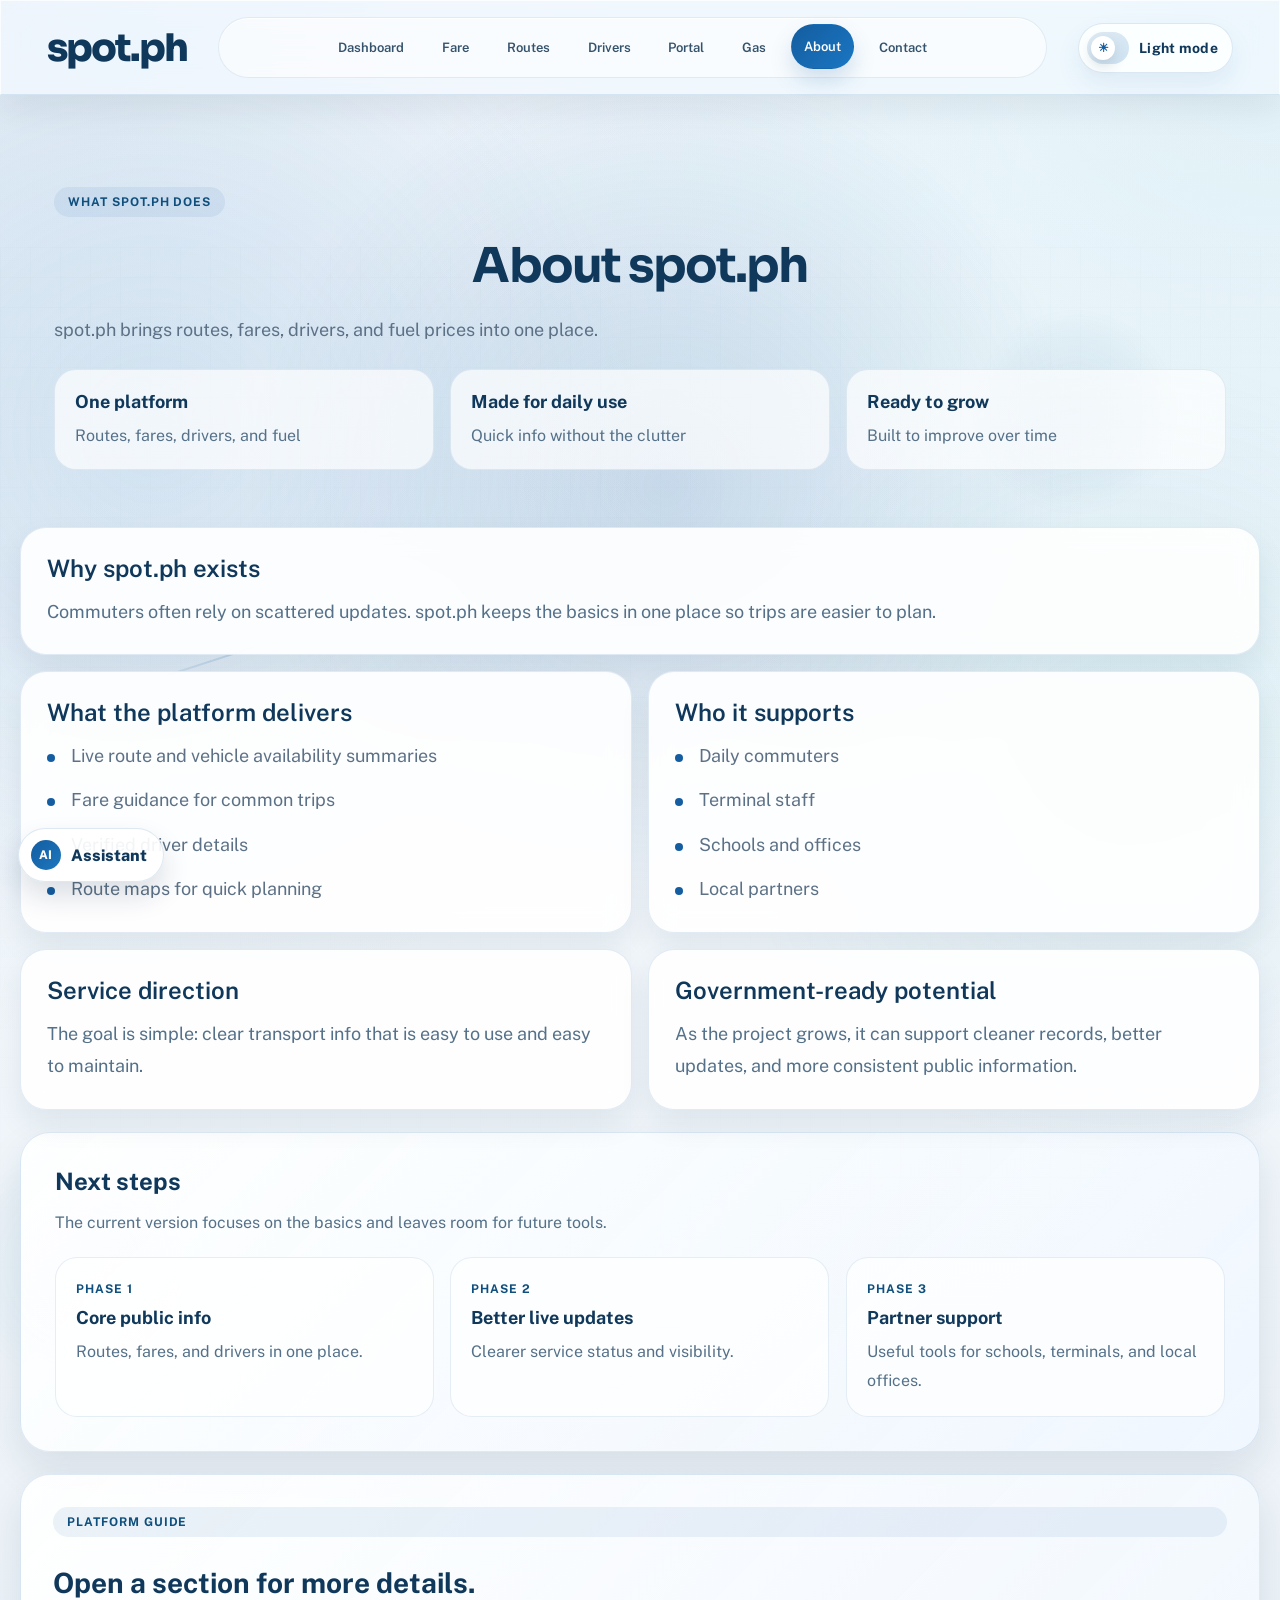
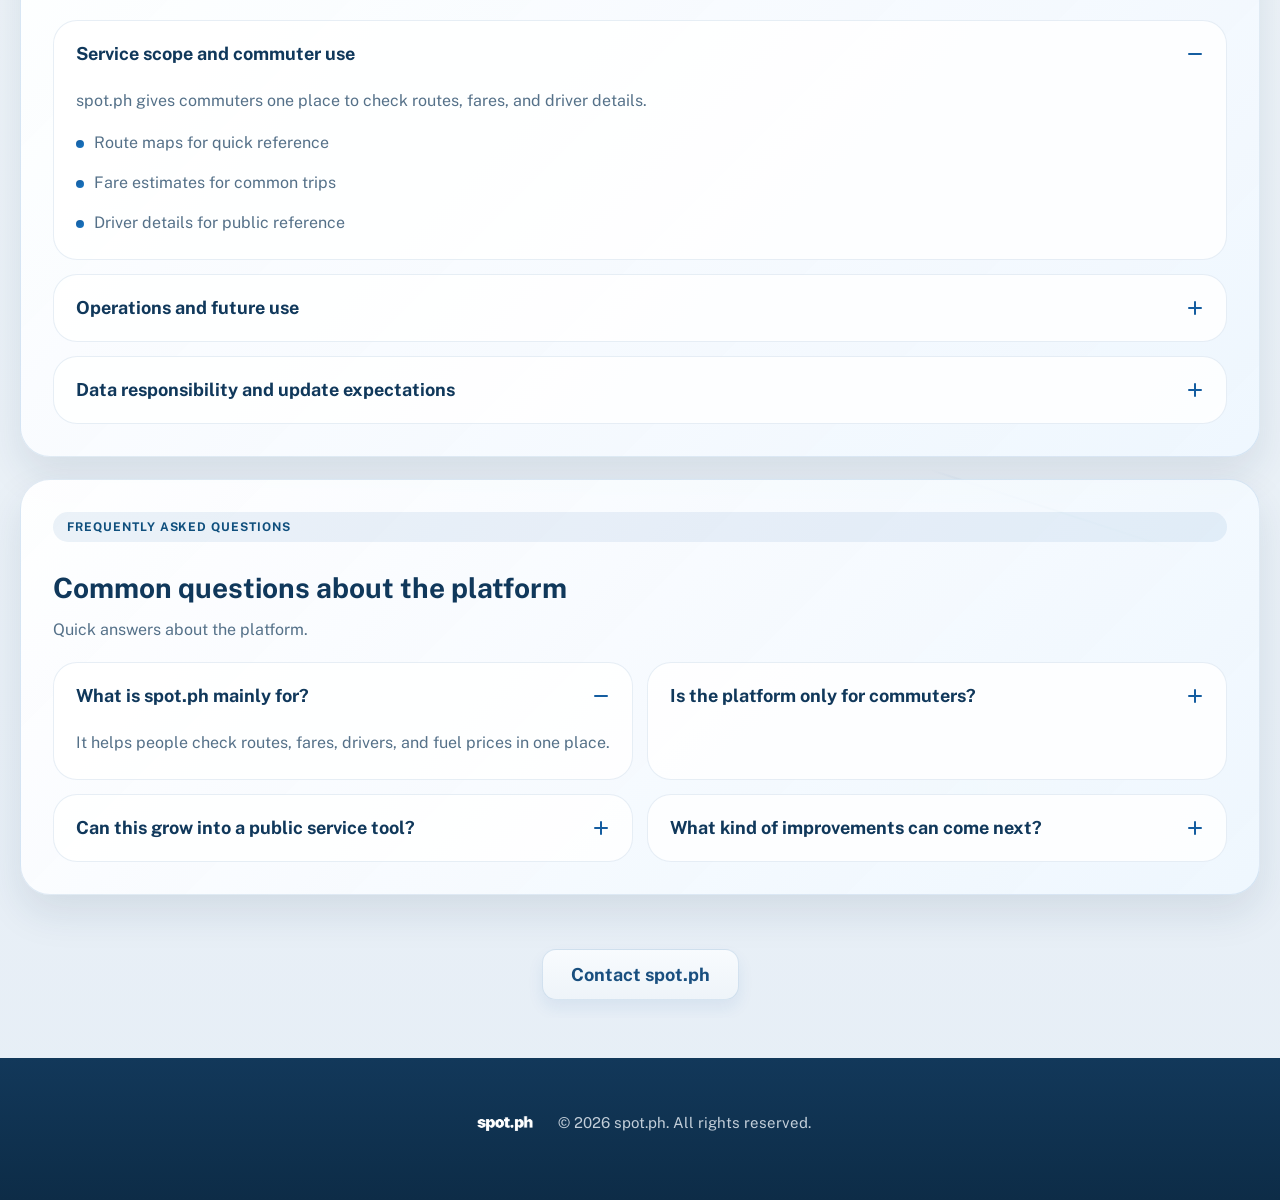
==== pages/about.html @ d6fc40bc "Initial spot.ph project" ====
<!DOCTYPE html>
<html lang="en">
  <head>
    <meta charset="UTF-8" />
    <meta name="viewport" content="width=device-width, initial-scale=1.0" />
    <title>About spot.ph | Public Transport Platform</title>
    <link rel="stylesheet" href="../styles/main.css?v=20260531ae" />
    <link rel="icon" href="../img/logo(trans)/6.png" type="image/png">
  </head>
  <body class="page-loading">
    <div class="page-skeleton" aria-hidden="true">
      <div class="page-skeleton__header"></div>
      <div class="page-skeleton__body">
        <span class="page-skeleton__line page-skeleton__line--eyebrow"></span>
        <span class="page-skeleton__line page-skeleton__line--title"></span>
        <span class="page-skeleton__line page-skeleton__line--copy"></span>
        <span class="page-skeleton__line page-skeleton__line--copy page-skeleton__line--short"></span>
        <div class="page-skeleton__grid">
          <span class="page-skeleton__card"></span>
          <span class="page-skeleton__card"></span>
          <span class="page-skeleton__card"></span>
        </div>
      </div>
    </div>
    <div data-layer="main-container" class="desktop">
      <header data-layer="header" class="header">
        <a href="../index.html" data-layer="logo" class="logo">spot.ph</a>
        <button class="hamburger" aria-label="Toggle menu" aria-expanded="false" aria-controls="site-nav">
          <span class="hamburger-line"></span>
          <span class="hamburger-line"></span>
          <span class="hamburger-line"></span>
        </button>
        <nav id="site-nav" data-layer="navigation" class="nav" role="navigation" aria-hidden="true">
          <a href="dashboard.html" class="nav-item">Dashboard</a>
          <a href="fare.html" class="nav-item">Fare</a>
          <a href="routes.html" class="nav-item">Routes</a>
          <a href="directory.html" class="nav-item">Drivers</a>
          <a href="driver.html" class="nav-item">Portal</a>
          <a href="gas.html" class="nav-item">Gas</a>
          <a href="about.html" class="nav-item">About</a>
          <a href="contact.html" class="nav-item">Contact</a>
        </nav>
      </header>

      <main class="main-content main-content--atmosphere">
        <div class="page-atmosphere" aria-hidden="true">
          <span class="page-atmosphere__grid"></span>
          <span class="page-atmosphere__orb page-atmosphere__orb--one"></span>
          <span class="page-atmosphere__orb page-atmosphere__orb--two"></span>
          <span class="page-atmosphere__orb page-atmosphere__orb--three"></span>
          <span class="page-atmosphere__beam page-atmosphere__beam--left"></span>
          <span class="page-atmosphere__beam page-atmosphere__beam--right"></span>
        </div>
        <section id="about" class="section about-section">
          <div class="about-hero-panel">
            <span class="about-kicker">What spot.ph does</span>
            <h2 class="section-title">About spot.ph</h2>
            <p class="page-intro">spot.ph brings routes, fares, drivers, and fuel prices into one place.</p>
            <div class="about-summary">
              <article class="about-stat">
                <strong>One platform</strong>
                <span>Routes, fares, drivers, and fuel</span>
              </article>
              <article class="about-stat">
                <strong>Made for daily use</strong>
                <span>Quick info without the clutter</span>
              </article>
              <article class="about-stat">
                <strong>Ready to grow</strong>
                <span>Built to improve over time</span>
              </article>
            </div>
          </div>

          <div class="about-grid">
            <article class="about-item about-item--wide">
              <h3>Why spot.ph exists</h3>
              <p>Commuters often rely on scattered updates. spot.ph keeps the basics in one place so trips are easier to plan.</p>
            </article>

            <article class="about-item">
              <h3>What the platform delivers</h3>
              <ul class="about-list">
                <li>Live route and vehicle availability summaries</li>
                <li>Fare guidance for common trips</li>
                <li>Verified driver details</li>
                <li>Route maps for quick planning</li>
              </ul>
            </article>

            <article class="about-item">
              <h3>Who it supports</h3>
              <ul class="about-list">
                <li>Daily commuters</li>
                <li>Terminal staff</li>
                <li>Schools and offices</li>
                <li>Local partners</li>
              </ul>
            </article>

            <article class="about-item">
              <h3>Service direction</h3>
              <p>The goal is simple: clear transport info that is easy to use and easy to maintain.</p>
            </article>

            <article class="about-item">
              <h3>Government-ready potential</h3>
              <p>As the project grows, it can support cleaner records, better updates, and more consistent public information.</p>
            </article>
          </div>

          <div class="about-band">
            <div class="about-band__content">
              <h3>Next steps</h3>
              <p>The current version focuses on the basics and leaves room for future tools.</p>
            </div>
            <div class="about-band__grid">
              <div class="about-step">
                <span class="about-step__phase">Phase 1</span>
                <strong>Core public info</strong>
                <p>Routes, fares, and drivers in one place.</p>
              </div>
              <div class="about-step">
                <span class="about-step__phase">Phase 2</span>
                <strong>Better live updates</strong>
                <p>Clearer service status and visibility.</p>
              </div>
              <div class="about-step">
                <span class="about-step__phase">Phase 3</span>
                <strong>Partner support</strong>
                <p>Useful tools for schools, terminals, and local offices.</p>
              </div>
            </div>
          </div>

          <div class="about-drawer-panel">
            <div class="about-drawer-panel__intro">
              <span class="about-kicker">Platform Guide</span>
              <h3>Open a section for more details.</h3>
            </div>
            <div class="about-drawer-list">
              <details class="about-drawer" open>
                <summary class="about-drawer__summary">
                  <span class="about-drawer__title">Service scope and commuter use</span>
                  <span class="about-drawer__icon" aria-hidden="true"></span>
                </summary>
                <div class="about-drawer__content">
                  <p>spot.ph gives commuters one place to check routes, fares, and driver details.</p>
                  <ul class="about-list">
                    <li>Route maps for quick reference</li>
                    <li>Fare estimates for common trips</li>
                    <li>Driver details for public reference</li>
                  </ul>
                </div>
              </details>

              <details class="about-drawer">
                <summary class="about-drawer__summary">
                  <span class="about-drawer__title">Operations and future use</span>
                  <span class="about-drawer__icon" aria-hidden="true"></span>
                </summary>
                <div class="about-drawer__content">
                  <p>The layout is meant to be simple for riders and useful for operations.</p>
                  <ul class="about-list">
                    <li>Clear status visibility</li>
                    <li>Cleaner public updates</li>
                    <li>Room for future transport tools</li>
                  </ul>
                </div>
              </details>

              <details class="about-drawer">
                <summary class="about-drawer__summary">
                  <span class="about-drawer__title">Data responsibility and update expectations</span>
                  <span class="about-drawer__icon" aria-hidden="true"></span>
                </summary>
                <div class="about-drawer__content">
                  <p>The goal is to keep updates clear, traceable, and easy to maintain.</p>
                  <ul class="about-list">
                    <li>Simple rider-facing updates</li>
                    <li>Clear ownership of data</li>
                    <li>Better separation of public and internal info</li>
                  </ul>
                </div>
              </details>
            </div>
          </div>

          <div class="faq-panel">
            <div class="faq-panel__intro">
              <span class="about-kicker">Frequently Asked Questions</span>
              <h3>Common questions about the platform</h3>
              <p>Quick answers about the platform.</p>
            </div>
            <div class="faq-grid">
              <details class="faq-item" open>
                <summary class="faq-item__summary">
                  <span>What is spot.ph mainly for?</span>
                  <span class="faq-item__icon" aria-hidden="true"></span>
                </summary>
                <div class="faq-item__content">
                  <p>It helps people check routes, fares, drivers, and fuel prices in one place.</p>
                </div>
              </details>

              <details class="faq-item">
                <summary class="faq-item__summary">
                  <span>Is the platform only for commuters?</span>
                  <span class="faq-item__icon" aria-hidden="true"></span>
                </summary>
                <div class="faq-item__content">
                  <p>No. It can also help terminal staff, schools, and local partners.</p>
                </div>
              </details>

              <details class="faq-item">
                <summary class="faq-item__summary">
                  <span>Can this grow into a public service tool?</span>
                  <span class="faq-item__icon" aria-hidden="true"></span>
                </summary>
                <div class="faq-item__content">
                  <p>Yes. The goal is clearer records, better updates, and better public information.</p>
                </div>
              </details>

              <details class="faq-item">
                <summary class="faq-item__summary">
                  <span>What kind of improvements can come next?</span>
                  <span class="faq-item__icon" aria-hidden="true"></span>
                </summary>
                <div class="faq-item__content">
                  <p>Better live updates, cleaner records, and stronger local coordination.</p>
                </div>
              </details>
            </div>
          </div>

          <div class="center-text mt-32">
            <a href="contact.html" class="cta-button">Contact spot.ph</a>
          </div>
        </section>
      </main>

      <footer class="footer">
        <div class="footer-content">
          <div class="footer-left">
            <a href="../index.html" class="footer-logo-link">
              <img src="../img/footer/fullw.png" alt="Logo" class="footer-logo" loading="lazy" decoding="async">
            </a>
            <div class="footer-info">
              <p class="footer-text">&copy; 2026 spot.ph. All rights reserved.</p>
            </div>
          </div>
        </div>
      </footer>
    </div>
    <script src="../scripts/main.js?v=20260531v"></script>
    <script src="../scripts/spot-data.js?v=20260531j"></script>
    <script src="../scripts/spot-knowledge.js?v=20260531m"></script>
    <script src="../scripts/assistant-widget.js?v=20260531ab"></script>

    <button class="scroll-top-btn" aria-label="Scroll to top" role="button" tabindex="0">
      <img src="../img/icons/arrowup.png" alt="Scroll to top" class="scroll-top-icon" loading="lazy" decoding="async" />
    </button>
  </body>
</html>
---- styles/main.css ----
@import url('https://fonts.googleapis.com/css2?family=Public+Sans:wght@400;500;600;700;800&family=Sora:wght@600;700;800&display=swap');

* {
  margin: 0;
  padding: 0;
  box-sizing: border-box;
}

:root {
  --bg: #0c336d;
  --primary: #00ADB5;
  --text: #EEEEEE;
  --card-bg: #222831; 
  --header-padding: 18px 48px;
  --section-padding-vertical: 64px;
  --section-padding-horizontal: 40px;
  --hero-min-height: 52vh; 
  
  --hero-font-size: clamp(36px, 6vw + 12px, 72px);
  --muted: #D1D5D8; 
  --space-1: 8px;
  --space-2: 16px;
  --space-3: 24px;
  --glass-bg: rgba(255, 255, 255, 0.08);
  --glass-border: rgba(0, 173, 181, 0.2);
  --glass-blur: 12px;
  --glass-border-radius: 12px;
}

.glass {
  background: var(--glass-bg);
  backdrop-filter: blur(var(--glass-blur));
  -webkit-backdrop-filter: blur(var(--glass-blur)); 
  border: 1px solid var(--glass-border);
  border-radius: var(--glass-border-radius);
  transition: backdrop-filter 0.25s ease, box-shadow 0.25s ease, border-color 0.2s ease, transform 0.18s ease;
}

.glass-lg {
  --glass-blur: 15px;
  background: rgba(255, 255, 255, 0.12);
}

.glass-md {
  --glass-blur: 8px;
  background: rgba(255, 255, 255, 0.06);
}

.glass-sm {
  --glass-blur: 5px;
  background: rgba(255, 255, 255, 0.04);
}

.glass-light {
  background: rgba(255, 255, 255, 0.15);
  --glass-blur: 12px;
}

.glass-dark {
  background: rgba(0, 0, 0, 0.3);
  --glass-blur: 10px;
}

.glass:hover {
  backdrop-filter: blur(18px);
  -webkit-backdrop-filter: blur(18px);
  border-color: rgba(0,173,181,0.22);
  box-shadow: 0 12px 38px rgba(0,173,181,0.06), inset 0 0 28px rgba(0,173,181,0.02);
}

body {
  font-family: 'Inter', -apple-system, BlinkMacSystemFont, 'Segoe UI', Roboto, Oxygen, Ubuntu, Cantarell, sans-serif;
  background: var(--bg);
  overflow-x: hidden;
}

.desktop {
  width: 100%;
  min-height: 100vh;
  position: relative;
  background: #222831;
  display: flex;
  flex-direction: column;
}

.header {
  width: 100%;
  padding: var(--header-padding);
  display: flex;
  justify-content: space-between;
  align-items: center;
  gap: 40px;
  position: sticky;
  top: 0;
  z-index: 9999; 
  background: rgb(105 105 105 / 0%);
  backdrop-filter: blur(var(--glass-blur));
  -webkit-backdrop-filter: blur(var(--glass-blur));

}

.logo {
  flex: 1 1 0;
  display: flex;
  flex-direction: column;
  justify-content: center;
  color: #00ADB5;
  font-size: 56px;
  font-weight: 900;
  line-height: 61.6px;
  word-wrap: break-word;
  text-decoration: none;
  transition: opacity 0.2s;
}

.logo:hover {
  opacity: 0.7;
}

.hamburger {
  display: none;
  flex-direction: column;
  justify-content: space-around;
  width: 30px;
  height: 30px;
  background: transparent;
  border: none;
  cursor: pointer;
  padding: 0;
  z-index: 20;
}

.hamburger-line {
  width: 100%;
  height: 3px;
  background-color: #EEEEEE;
  border-radius: 3px;
  transition: all 0.3s ease;
}

.hamburger.active .hamburger-line:nth-child(1) {
  transform: rotate(45deg) translate(8px, 8px);
}

.hamburger.active .hamburger-line:nth-child(2) {
  opacity: 0;
}

.hamburger.active .hamburger-line:nth-child(3) {
  transform: rotate(-45deg) translate(7px, -7px);
}

.nav {
  display: flex;
  justify-content: flex-start;
  align-items: center;
  gap: 40px;
}

.nav-item {
  text-align: center;
  display: flex;
  flex-direction: column;
  justify-content: center;
  color: #EEEEEE;
  font-size: 16px;
  font-weight: 500;
  text-transform: capitalize;
  line-height: 23.2px;
  word-wrap: break-word;
  cursor: pointer;
  transition: color 0.2s;
  text-decoration: none;
}

.nav-item:hover {
  color: #00ADB5;
}

.main-content {
  flex: 1;
  display: flex;
  flex-direction: column;
  width: 100%;
  position: relative;
}

.hero-section {
  min-height: var(--hero-min-height);
  display: flex;
  align-items: center;
  justify-content: center;
  padding: 48px 20px;
  text-align: center;
}

.hero {
  position: relative;
  overflow: hidden;
  padding: 64px 20px;
  min-height: 48vh;
}

.hero__inner {
  display: flex;
  flex-direction: column;
  gap: 24px;
  justify-content: center;
  align-items: center;
  width: 100%;
  max-width: 100%;
  margin: 0 auto;
  z-index: 2;
  position: relative;
}

.hero__left {
  color: var(--text);
  max-width: 720px;
  padding: 18px;
  text-align: center;
}

.hero-content {
  max-width: 900px;
  margin: 0 auto;
  animation: fadeIn 0.8s ease-out;
}

.hero-badge,
.rating-badge {
  display: inline-flex;
  align-items: center;
  gap: 8px;
  
  background: var(--glass-bg); 
  border-radius: 24px; 
  padding: 10px 14px;
  font-weight: 600;
  color: var(--text);
  border: 1px solid var(--glass-border); 
  backdrop-filter: blur(var(--glass-blur)); 
  -webkit-backdrop-filter: blur(var(--glass-blur));
}

.hero-badge span {
  color: var(--primary);
}

.features-grid {
  display: grid;
  grid-template-columns: repeat(3, 1fr);
  gap: 24px;
}

.hero-subtitle {
  color: var(--muted);
  font-size: 18px;
  margin-bottom: 20px;
}
.hero__title {
  font-size: clamp(36px, 5.5vw + 8px, 64px);
  margin-bottom: 12px;
  line-height: 1.02;
  color: var(--text);
  background: linear-gradient(135deg, var(--text) 0%, var(--primary) 100%);
  -webkit-background-clip: text;
  -webkit-text-fill-color: transparent;
  background-clip: text;
  -webkit-text-stroke: 0px transparent;
}

.hero__subtitle {
  color: var(--muted);
  font-size: 18px;
  margin-bottom: 20px;
}

.rating-badge {
  display: inline-block;
  color: var(--bg);
  background: var(--primary);
  padding: 6px 10px;
  border-radius: 999px;
  font-weight: 700;
  box-shadow: 0 6px 20px rgba(0,173,181,0.12);
  margin-bottom: 14px;
}

.rating-star {
  color: #FFD700; 
  margin-left: 6px;
  margin-right: 6px;
  font-size: 1.02em;
  text-shadow: 0 1px 2px rgba(0,0,0,0.18);
}

.hero__cta {
  display: flex;
  gap: 12px;
  margin-top: 10px;
  justify-content: center;
  align-items: center;
  flex-wrap: wrap;
}

.feature-grid {
  display: grid;
  gap: 16px;
  grid-template-columns: repeat(3, 1fr);
  width: 100%;
  max-width: 1400px;
  margin: 0 auto;
}

.feature-card {
  display: flex;
  flex-direction: column;
  gap: 8px;
  padding: 14px;
  border-radius: var(--glass-border-radius);
  background: rgba(255,255,255,0.06);
  border: 1px solid var(--glass-border);
  backdrop-filter: blur(var(--glass-blur));
  -webkit-backdrop-filter: blur(var(--glass-blur));
  color: var(--text);
  text-decoration: none;
  transition: transform .28s cubic-bezier(.2,.9,.2,1), box-shadow .28s ease, border-color .2s ease;
  box-shadow: 0 6px 20px rgba(0,0,0,0.4);
  transform-origin: center;
}

.feature-card .feature-icon {
  display: flex;
  align-items: center;
  justify-content: center;
}

.feature-card .feature-icon-img {
  display: block;
  width: 36px;
  height: 36px;
  object-fit: contain;
  transition: transform .28s cubic-bezier(.2,.9,.2,1);
}

.feature-card h3 {
  font-size: 16px;
  margin: 0;
}

.feature-card p {
  color: var(--muted);
  margin: 0;
  font-size: 14px;
}

.feature-card:hover,
.feature-card:focus {
  transform: translateY(-8px) scale(1.05);
  box-shadow: 0 22px 60px rgba(0, 173, 181, 0.18), inset 0 0 26px rgba(0,173,181,0.05);
  border-color: rgba(0,173,181,0.28);
  outline: none;
}

.feature-card:hover .feature-icon-img,
.feature-card:focus .feature-icon-img {
  transform: scale(1.12);
}

.feature-card:focus {
  box-shadow: 0 8px 26px rgba(0,173,181,0.16);
}

.cta-section {
  text-align: center;
  padding: 60px 20px;
}

.cta-text {
  font-size: 20px;
  font-weight: 600;
  margin-bottom: 24px;
  color: var(--text);
}

.trust-section {
  background: rgba(0, 173, 181, 0.05);
  padding: 40px 20px;
  border-radius: 16px;
  text-align: center;
  margin-top: 60px;
  border: 1px solid rgba(0,173,181,0.08);
}

.trust-text {
  font-size: 16px;
  color: var(--muted);
  margin-bottom: 20px;
}

.trust-badge {
  display: inline-block;
  background: var(--primary);
  color: var(--bg);
  padding: 8px 16px;
  border-radius: 8px;
  font-weight: 600;
  font-size: 14px;
}

.hero-background,
.hero-blobs {
  position: absolute;
  inset: 0;
  z-index: 1;
  pointer-events: none;
}

.hero-background .blob,
.hero-blobs .blob {
  position: absolute;
  filter: blur(36px) saturate(1.1);
  transform-origin: center;
  z-index: 1;
  will-change: transform, opacity, filter;
}

.hero-bg-lottie {
  position: absolute;
  left: 50%;
  top: 50%;
  transform: translate(-50%, -50%);
  width: 120%;
  height: 120%;
  max-width: none;
  z-index: 0; 
  opacity: 0.06; 
  pointer-events: none;
  mix-blend-mode: screen;
  filter: blur(8px) saturate(1.1) brightness(1.02);
}

@media (prefers-reduced-motion: reduce) {
  .hero-bg-lottie { display: none !important; }
}

@media (max-width: 520px) {
  .hero-bg-lottie { display: none !important; }
}

.blob-1,
.blob-a {
  right: -10%;
  top: -8%;
  width: 520px;
  height: 520px;
  background: linear-gradient(135deg, rgba(0,173,181,0.16), rgba(0,173,181,0.06));
  animation: floatA 8s ease-in-out infinite;
  opacity: 0.07;
  mix-blend-mode: screen;
}

.blob-2,
.blob-b {
  left: -8%;
  bottom: -12%;
  width: 420px;
  height: 420px;
  background: linear-gradient(240deg, rgba(238,238,238,0.04), rgba(0,173,181,0.04));
  animation: floatB 10s ease-in-out infinite;
  opacity: 0.06;
  mix-blend-mode: screen;
}

.blob-3 {
  width: 300px;
  height: 300px;
  top: 50%;
  right: 10%;
  background: linear-gradient(45deg, rgba(0,173,181,0.08), rgba(255,255,255,0.02));
  animation: floatC 12s ease-in-out infinite;
  opacity: 0.06;
  mix-blend-mode: screen;
}

.blob-4 {
  right: 14%;
  top: -12%;
  width: 640px;
  height: 640px;
  background: linear-gradient(135deg, rgba(0,173,181,0.06), rgba(0,173,181,0.02));
  filter: blur(44px);
  opacity: 0.08;
  animation: floatD 18s ease-in-out infinite;
  mix-blend-mode: screen;
  will-change: transform, opacity;
}

.blob-5 {
  left: -6%;
  bottom: -6%;
  width: 480px;
  height: 480px;
  background: linear-gradient(220deg, rgba(0,173,181,0.04), rgba(255,255,255,0.02));
  filter: blur(40px);
  opacity: 0.06;
  animation: floatE 22s ease-in-out infinite;
  mix-blend-mode: screen;
  will-change: transform, opacity;
}

@keyframes floatA {
  0% { transform: translateY(0) rotate(0deg); }
  50% { transform: translateY(10px) rotate(4deg); }
  100% { transform: translateY(0) rotate(0deg); }
}

@keyframes floatB {
  0% { transform: translateY(0) rotate(0deg); }
  50% { transform: translateY(-12px) rotate(-4deg); }
  100% { transform: translateY(0) rotate(0deg); }
}

@keyframes floatC {
  0% { transform: translateY(0) rotate(0deg); }
  50% { transform: translateY(8px) rotate(3deg); }
  100% { transform: translateY(0) rotate(0deg); }
}

@keyframes floatD {
  0% { transform: translateY(0) rotate(0deg) scale(1); }
  25% { transform: translateY(-18px) rotate(6deg) scale(1.02); }
  50% { transform: translateY(6px) rotate(-2deg) scale(1.01); }
  75% { transform: translateY(-6px) rotate(4deg) scale(1.02); }
  100% { transform: translateY(0) rotate(0deg) scale(1); }
}

@keyframes floatE {
  0% { transform: translateX(0) rotate(0deg) scale(1); }
  50% { transform: translateX(-30px) rotate(3deg) scale(1.02); }
  100% { transform: translateX(0) rotate(0deg) scale(1); }
}

.hero::before {
  content: "";
  position: absolute;
  inset: 0;
  z-index: 0;
  background: linear-gradient(120deg, rgba(0,173,181,0.06), rgba(255,255,255,0.02));
  opacity: .6;
  mix-blend-mode: overlay;
  animation: gradientShift 10s ease-in-out infinite;
}

@keyframes gradientShift {
  0% { background-position: 0% 50%; }
  50% { background-position: 100% 50%; }
  100% { background-position: 0% 50%; }
}

.feature-card {
  opacity: 0;
  transform: translateY(10px) scale(.995);
  animation: cardIn .5s ease forwards;
  animation-delay: calc(var(--i) * 80ms);
}
@keyframes cardIn {
  to {
    opacity: 1;
    transform: translateY(0) scale(1);
  }
}

@media (max-width: 1024px) {
  .hero__inner {
    grid-template-columns: 1fr;
  }
  .feature-grid {
    grid-template-columns: repeat(2, 1fr);
  }
}

@media (max-width: 768px) {
  .feature-grid,
  .features-grid {
    grid-template-columns: repeat(2, 1fr);
  }
}

.hero-text {
  
  text-align: center;
  color: var(--text);
  font-weight: 400;
  letter-spacing: 2.88px;
  word-wrap: break-word;
  max-width: 90%;
  line-height: 1.2;
  margin-bottom: 24px;
}

.hero-inner {
  max-width: 1000px;
  width: 100%;
  padding: 0 var(--space-2);
}

.hero-title {
  color: var(--text);
  font-size: var(--hero-font-size);
  font-weight: 800;
  letter-spacing: 3px;
  margin-bottom: 12px;
  line-height: 0.95;
}

.hero-title {
  background: linear-gradient(135deg, var(--text) 0%, var(--primary) 100%);
  -webkit-background-clip: text;
  -webkit-text-fill-color: transparent;
  background-clip: text;
  -webkit-text-stroke: 0px transparent;
}

.hero-subtitle {
  color: var(--text);
  opacity: 0.95;
  font-size: 20px;
  margin-bottom: 20px;
}

.hero-cta {
  display: flex;
  gap: 20px;
  justify-content: center;
  flex-wrap: wrap;
  margin-top: 40px;
}

.cta-button {
  padding: 14px 28px;
  font-size: 18px;
  font-weight: 600;
  background: var(--primary);
  color: var(--text);
  border: none;
  border-radius: 8px;
  text-decoration: none;
  transition: background-color 0.2s, transform 0.2s;
  display: inline-block;
}

a:focus,
.cta-button:focus,
.nav-item:focus,
.quick-link-card:focus,
.route-btn[data-target]:focus,
#routes-toggle-btn:focus {
  outline: 3px solid color-mix(in srgb, var(--primary) 60%, black);
  outline-offset: 3px;
}

.skip-link {
  position: absolute;
  left: -999px;
  top: auto;
  width: 1px;
  height: 1px;
  overflow: hidden;
}
.skip-link:focus {
  left: 16px;
  top: 16px;
  width: auto;
  height: auto;
  padding: 8px 12px;
  background: var(--primary);
  color: var(--bg);
  z-index: 200;
  border-radius: 6px;
}

.cta-button:hover {
  background: #00c9d4;
  transform: translateY(-2px);
  color: var(--text); 
}

.cta-button.secondary {
  background: transparent;
  color: #00ADB5;
  border: 2px solid #00ADB5;
}

.cta-button.secondary:hover {
  background: #00ADB5;
  color: #EEEEEE;
}

@keyframes cta-pulse {
  0% {
    transform: translateY(0) scale(1);
    box-shadow: 0 6px 18px rgba(0, 173, 181, 0.12);
  }
  60% {
    transform: translateY(-2px) scale(1.02);
    box-shadow: 0 10px 26px rgba(0, 173, 181, 0.18);
  }
  100% {
    transform: translateY(0) scale(1);
    box-shadow: 0 6px 18px rgba(0, 173, 181, 0.12);
  }
}

.hero__cta .cta-button:not(.secondary), .hero__cta .cta-button:not(.secondary) {
  padding: 18px 36px;
  font-size: 20px;
  border-radius: 10px;
  box-shadow: 0 6px 18px rgba(0, 173, 181, 0.12);
  transition: transform 0.25s, box-shadow 0.25s, background-color 0.2s;
  animation: cta-pulse 4.5s ease-in-out infinite;
}

.hero__cta .cta-button:not(.secondary):hover,
.hero__cta .cta-button:not(.secondary):focus,
.hero-cta .cta-button:not(.secondary):hover,
.hero-cta .cta-button:not(.secondary):focus {
  animation-play-state: paused;
  transform: translateY(-2px) scale(1.04);
}

@media (prefers-reduced-motion: reduce) {
  .hero__cta .cta-button:not(.secondary) {
    animation: none;
    transition: transform 0.15s ease-in-out;
  }
}

.contact-form {
  max-width: 760px;
  margin: 24px auto 0 auto;
  display: flex;
  flex-direction: column;
  gap: 12px;
  padding: 18px;
}
.contact-form label {
  font-size: 14px;
  font-weight: 600;
  color: var(--muted, #D1D5D8);
}
.contact-form input[type="text"],
.contact-form input[type="email"],
.contact-form textarea {
  padding: 12px 14px;
  border-radius: 8px;
  background: rgba(255,255,255,0.02);
  border: 1px solid rgba(255,255,255,0.06);
  color: var(--text);
  font-size: 16px;
  resize: none;
}
.contact-form textarea {
  min-height: 140px;
}
.contact-form input:focus, .contact-form textarea:focus {
  outline: none;
  border-color: var(--primary);
  box-shadow: 0 6px 18px rgba(0, 173, 181, 0.08);
}
.contact-form .cta-button {
  width: 100%;
  max-width: 340px;
  margin-top: 6px;
}

.contact-form .form-actions {
  display: flex;
  gap: 12px;
  align-items: center;
  justify-content: flex-start;
  margin-top: 6px;
  flex-wrap: wrap;
}
.contact-form .form-actions .cta-button {
  width: auto;
  min-width: 120px;
  max-width: none;
}

@media (max-width: 480px) {
  .contact-form .form-actions { flex-direction: column; }
  .contact-form .form-actions .cta-button { width: 100%; max-width: 340px; }
}

.section {
  padding: var(--section-padding-vertical) var(--section-padding-horizontal);
  max-width: 1200px;
  margin: 0 auto;
  width: 100%;
}

.section-title {
  font-size: 48px;
  font-weight: 700;
  margin-bottom: 40px;
  text-align: center;
  
  color: var(--primary);
  
  background: linear-gradient(135deg, var(--text) 0%, var(--primary) 100%);
  -webkit-background-clip: text;
  -webkit-text-fill-color: transparent;
  background-clip: text;
  -webkit-text-stroke: 0px transparent;
}

.dashboard-section {
  background: #393E46;
}

.dashboard-animation {
  display: flex;
  justify-content: center;
  align-items: center;
  margin: 40px 0;
  padding: 20px;
}

.status-legend {
  margin-bottom: 40px;
  text-align: center;
}

.status-legend h3 {
  font-size: 24px;
  margin-bottom: 20px;
  font-weight: 600;
  color: #EEEEEE;
}

.legend-items {
  display: flex;
  justify-content: center;
  gap: 40px;
  flex-wrap: wrap;
}

.legend-item {
  display: flex;
  align-items: center;
  gap: 10px;
  font-size: 18px;
  color: #EEEEEE;
}

.status-indicator {
  font-size: 24px;
}

.route-filter {
  margin-bottom: 40px;
  text-align: center;
}

.route-filter label {
  font-size: 18px;
  font-weight: 600;
  margin-right: 15px;
  color: #EEEEEE;
}

.route-select {
  padding: 10px 20px;
  font-size: 16px;
  border: 2px solid #393E46;
  border-radius: 8px;
  background: #222831;
  color: #EEEEEE;
  cursor: pointer;
  transition: border-color 0.2s;
}

.route-select:hover {
  border-color: #00ADB5;
}

.available-vehicles {
  margin-bottom: 40px;
}

.available-vehicles h3 {
  font-size: 28px;
  margin-bottom: 20px;
  text-align: center;
  font-weight: 600;
  color: #EEEEEE;
}

.vehicles-list {
  display: flex;
  gap: 16px;
  align-items: stretch;
  flex-wrap: wrap;
  
  overflow-x: auto;
  padding-bottom: 6px;
}

.vehicles-table-wrap { overflow-x: auto; margin-bottom: 12px; }
.vehicles-table { width: 100%; border-collapse: collapse; min-width: 1040px; background: rgba(255,255,255,0.02); border-radius: 8px; overflow: hidden; }
.vehicles-table caption { text-align: left; padding: 8px 12px; color: var(--muted); }
.vehicles-table thead th { padding: 12px 14px; text-align: left; font-weight: 700; background: rgba(255,255,255,0.02); }
.vehicles-table tbody td { padding: 10px 14px; border-top: 1px solid rgba(255,255,255,0.03); }
.vehicles-table thead th,
.vehicles-table tbody td { color: var(--text); }
.vehicles-table tbody td a { color: var(--primary); }
.vehicles-table .count-badge { color: var(--text); background: color-mix(in srgb, var(--bg) 8%, #fff 8%); }
.vehicles-table tbody tr:hover { background: rgba(0, 173, 181, 0.03); }
.vehicles-table .table-filter-btn { padding: 8px 12px; font-size: 14px; border-radius: 8px; }
.vehicles-table .table-filter-btn {
  background: var(--primary);
  color: var(--text);
  border: none;
  cursor: pointer;
  transition: transform 0.12s ease, box-shadow 0.12s ease, background-color 0.12s ease;
}
.vehicles-table .table-filter-btn:hover { transform: translateY(-2px); background: #00c9d4; }
.vehicles-table .table-filter-btn:focus { outline: 3px solid color-mix(in srgb, var(--primary) 60%, black); outline-offset: 2px; }
.vehicles-table .count-badge { display: inline-block; padding: 4px 8px; border-radius: 999px; background: rgba(255,255,255,0.03); font-weight: 600; }

@media (max-width: 520px) {
  .vehicles-table { min-width: 640px; }
}

.sr-only {
  position: absolute !important;
  height: 1px; width: 1px;
  overflow: hidden; clip: rect(1px, 1px, 1px, 1px);
  white-space: nowrap; border: 0; padding: 0; margin: -1px;
}

.vehicle-card {
  background: var(--glass-bg);
  padding: 24px;
  border-radius: var(--glass-border-radius);
  box-shadow: 0 2px 8px rgba(0, 0, 0, 0.3);
  border: 1px solid var(--glass-border);
  display: flex;
  align-items: center;
  gap: 20px;
  transition: transform 0.2s, box-shadow 0.2s, border-color 0.2s, background 0.2s;
  backdrop-filter: blur(var(--glass-blur));
  -webkit-backdrop-filter: blur(var(--glass-blur));
}

.vehicle-card:hover {
  transform: translateY(-4px);
  box-shadow: 0 4px 12px rgba(0, 173, 181, 0.3);
  border-color: var(--primary);
  background: rgba(255, 255, 255, 0.12);
}

.vehicle-status {
  font-size: 32px;
}

.vehicle-status.available { color: #2ecc71; }
.vehicle-status.limited { color: #f1c40f; }
.vehicle-status.unavailable { color: #e74c3c; }

.center-text { text-align: center; }
.muted-text { color: var(--muted); }

.route-cta {
  margin-top: 12px;
  display: flex;
  gap: 12px;
  align-items: center;
  justify-content: center;
  flex-wrap: wrap;
}
.route-cta p { margin: 0; color: var(--muted); font-weight: 600; }
.route-cta .cta-button { padding: 10px 16px; font-size: 16px; }

.no-route-message { display: block; text-align: center; color: var(--muted); margin-top: 8px; }

.floating-dev-btn {
  position: fixed;
  right: 18px;
  
  bottom: 84px;
  width: 56px;
  height: 56px;
  border-radius: 50%;
  background: var(--primary);
  color: var(--bg);
  border: none;
  display: flex;
  align-items: center;
  justify-content: center;
  box-shadow: 0 6px 18px rgba(0,0,0,0.35);
  cursor: pointer;
  z-index: 99999;
}
.floating-dev-btn:focus { outline: 3px solid color-mix(in srgb, var(--primary) 60%, black); }

.lottie-animation {
  width: 300px;
  height: 300px;
  display: block;
  margin: 40px auto;
}

.label-inline-left { margin-left: 16px; }
.label-inline-right { margin-right: 8px; }

.contact-container { max-width: 720px; margin: 0 auto; }
.contact-list { color: var(--text); margin-top: 12px; list-style: none; padding: 0; }

.route-buttons { display:flex; gap:12px; flex-wrap:wrap; margin-bottom:16px; justify-content:center; }
.routes-toggle-container { display:flex; justify-content:center; margin-bottom:8px; }

.mb-16 { margin-bottom: 16px; }
.mt-16 { margin-top: 16px; }
.mt-32 { margin-top: 32px; }

.lead { text-align: center; margin-bottom: 30px; color: #666; font-size: 18px; }

.label-strong { font-weight: 600; }

.dev-controls {
  display: none;
  position: fixed;
  top: 90px;
  right: 18px;
  z-index: 99998;
}
.dev-controls-label { display:flex; align-items:center; gap:8px; color:var(--text); background:rgba(34,40,49,0.85); padding:8px 10px; border-radius:8px; }
.dev-controls .floating-dev-btn { position: static; width:40px; height:40px; border-radius:8px; margin-left:8px; }

.vehicle-info h4 {
  font-size: 20px;
  font-weight: 600;
  margin-bottom: 8px;
  color: #00ADB5;
}

.vehicle-info p {
  font-size: 16px;
  color: var(--muted);
}

.timetables {
  margin-top: 40px;
}

.timetables h3 {
  font-size: 28px;
  margin-bottom: 20px;
  text-align: center;
  font-weight: 600;
  color: #EEEEEE;
}

.predictive-ai-section {
  margin: 60px 0;
  padding: 40px;
  background: #222831;
  border-radius: 12px;
  box-shadow: 0 2px 8px rgba(0, 0, 0, 0.3);
  border: 1px solid #393E46;
}

.ai-title {
  font-size: 32px;
  font-weight: 700;
  margin-bottom: 10px;
  text-align: center;
  color: #00ADB5;
}

.section-subtitle {
  font-size: 20px;
  font-weight: 700;
  margin-bottom: 12px;
  color: var(--text);
}

.ai-description {
  text-align: center;
  color: var(--muted);
  font-size: 18px;
  margin-bottom: 30px;
}

.ai-cards {
  display: flex;
  gap: 20px;
  margin-top: 20px;
  flex-wrap: wrap;
}
.ai-card {
  background: var(--card-bg);
  padding: 24px;
  border-radius: 12px;
  border: 2px solid var(--card-bg);
  transition: transform 0.2s, box-shadow 0.2s, border-color 0.2s;
  flex: 1 1 300px;
  min-width: 260px;
}

.ai-card:hover {
  transform: translateY(-4px);
  box-shadow: 0 4px 12px rgba(0, 173, 181, 0.3);
  border-color: #00ADB5;
}

.ai-card h4 {
  font-size: 24px;
  font-weight: 600;
  margin-bottom: 20px;
  color: #00ADB5;
}

.ai-prediction {
  min-height: 100px;
}

.prediction-loading {
  color: var(--muted);
  font-style: italic;
  text-align: center;
}

#map {
  width: 100%;
  height: 400px;
  border-radius: 12px;
  overflow: hidden; 
  box-shadow: 0 8px 20px #222831;
  position: relative;
  z-index: 1; 
}

.leaflet-container { z-index: 1; }
.leaflet-pane { z-index: 1; }
.leaflet-control { z-index: 1020; }
.leaflet-popup { z-index: 1010; }

.leaflet-popup-content-wrapper,
.leaflet-popup-tip {
  background: var(--card-bg) !important;
  color: var(--text) !important;
  box-shadow: 0 6px 18px #222831!important;
  border-radius: 8px !important;
}
.leaflet-popup-content {
  color: var(--text) !important;
}
.leaflet-control {
  background: rgba(57,62,70,0.95) !important; 
  color: var(--text) !important;
}
.leaflet-control a, .leaflet-control button {
  color: var(--text) !important;
}

.route-quickview {
  max-width: 1200px;
  margin: 32px auto;
  padding: 12px;
}
.route-quickview .section-title {
  margin-bottom: 12px;
}
.route-btn[data-target] {
  padding: 10px 14px;
  border-radius: 8px;
  background: #00ADB5;
  color: #222831;
  border: none;
  cursor: pointer;
  font-weight: 600;
}
.route-btn[data-target]:hover { filter: brightness(0.95); }

#routes-toggle-btn {
  padding: 10px 14px;
  border-radius: 8px;
  background: var(--primary);
  color: #fff;
  border: 1px solid var(--primary);
  cursor: pointer;
  font-weight: 600;
  display: inline-block;
  min-width: 110px;
  text-align: center;
  box-shadow: 0 1px 4px rgba(0,0,0,0.25);
  transition: transform 0.12s ease, box-shadow 0.12s ease;
  z-index: 10;
}
#routes-toggle-btn:hover { filter: brightness(0.98); }

#routes-toggle-btn[aria-expanded="true"] {
  
  background: #EEEEEE;
  color: var(--bg);
  border-color: #EEEEEE;
}
#routes-toggle-btn[aria-expanded="false"] {
  
  background: var(--primary);
  color: #fff;
  border-color: var(--primary);
}
#routes-toggle-btn[aria-expanded="false"]:hover { transform: translateY(-2px); }
.route-maps { margin-top: 16px; }
.route-iframe {
  display: none;
  width: 100%;
  height: 450px;
  overflow: hidden;
  border-radius: 8px;
  margin-bottom: 16px;
}
.route-iframe iframe { width: 100%; height: 100%; border: 0; }

.map-controls {
  display: flex;
  justify-content: flex-end;
  gap: 8px;
  margin-bottom: 12px;
}
.map-btn {
  padding: 8px 12px;
  font-size: 14px;
  border-radius: 8px;
  background: var(--primary);
  color: var(--bg);
  border: none;
  cursor: pointer;
}
.map-btn:hover { transform: translateY(-2px); }

.prediction-content {
  display: flex;
  flex-direction: column;
  gap: 15px;
}

.prediction-text {
  font-size: 16px;
  font-weight: 600;
  color: #EEEEEE;
  margin-bottom: 10px;
}

.prediction-details {
  display: flex;
  flex-direction: column;
  gap: 12px;
}

.route-prediction {
  padding: 12px;
  background: #222831;
  border-radius: 8px;
  font-size: 16px;
  color: #EEEEEE;
}

.prediction-value {
  color: #00ADB5;
  font-weight: 600;
  font-size: 18px;
}

.prediction-note {
  font-size: 14px;
  color: var(--muted);
  font-style: italic;
  margin-top: 10px;
}

.peak-time-item {
  padding: 12px;
  background: #222831;
  border-radius: 8px;
  display: flex;
  align-items: center;
  gap: 10px;
  font-size: 16px;
}

.peak-time-badge {
  font-size: 20px;
}

.peak-time-text {
  color: #EEEEEE;
  font-weight: 500;
}

.quick-links-section {
  background: #222831;
}

.quick-links-grid {
  display: grid;
  grid-template-columns: repeat(auto-fit, minmax(250px, 1fr));
  gap: 30px;
  margin-top: 40px;
}

.quick-link-card {
  background: var(--glass-bg);
  padding: 40px 30px;
  border-radius: var(--glass-border-radius);
  text-align: center;
  text-decoration: none;
  color: #EEEEEE;
  transition: transform 0.2s, box-shadow 0.2s, border-color 0.2s, background 0.2s;
  border: 1px solid var(--glass-border);
  backdrop-filter: blur(var(--glass-blur));
  -webkit-backdrop-filter: blur(var(--glass-blur));
}

.quick-link-card:hover {
  transform: translateY(-4px);
  box-shadow: 0 6px 18px rgba(0, 173, 181, 0.18), inset 0 0 18px rgba(0,173,181,0.03);
  border-color: rgba(0,173,181,0.22);
  background: rgba(255, 255, 255, 0.12);
  backdrop-filter: blur(18px);
}

  .quick-link-icon {
    font-size: 48px;
    margin-bottom: 20px;
    display: flex;
    justify-content: center;
    align-items: center;
  }

  .quick-link-image {
    width: 80px;
    height: 80px;
    object-fit: contain;
}

.quick-link-card h3 {
  font-size: 24px;
  font-weight: 600;
  margin-bottom: 12px;
  color: #00ADB5;
}

.quick-link-card p {
  font-size: 16px;
  color: var(--muted);
  line-height: 1.5;
}

.timetable-container {
  display: grid;
  grid-template-columns: repeat(auto-fit, minmax(250px, 1fr));
  gap: 20px;
}

.timetable-card {
  background: var(--glass-bg);
  padding: 24px;
  border-radius: var(--glass-border-radius);
  box-shadow: 0 2px 8px rgba(0, 0, 0, 0.3);
  border: 1px solid var(--glass-border);
  backdrop-filter: blur(var(--glass-blur));
  -webkit-backdrop-filter: blur(var(--glass-blur));
  transition: all 0.3s ease;
}

.timetable-card:hover {
  transform: translateY(-4px);
  box-shadow: 0 4px 12px rgba(0, 173, 181, 0.3);
  border-color: var(--primary);
}

.timetable-card h4 {
  font-size: 20px;
  font-weight: 600;
  margin-bottom: 16px;
  color: #00ADB5;
}

.timetable-card p {
  font-size: 16px;
  margin-bottom: 8px;
  color: var(--muted);
}

.calculator-section {
  background: #222831;
}

.calculator-container {
  max-width: 600px;
  margin: 0 auto;
}

.fare-form {
  background: rgba(0, 0, 0, 0.2);
  border: 1px solid var(--glass-border);
  padding: 40px;
  border-radius: var(--glass-border-radius);
  margin-bottom: 30px;
  backdrop-filter: blur(5px);
  -webkit-backdrop-filter: blur(5px);
}

.form-group {
  margin-bottom: 24px;
}

.form-group label {
  display: block;
  font-size: 18px;
  font-weight: 600;
  margin-bottom: 8px;
  color: #EEEEEE;
}

.form-input {
  width: 100%;
  padding: 12px 16px;
  font-size: 16px;
  border: 1px solid var(--glass-border);
  border-radius: 8px;
  background: rgba(32, 32, 32, 0.437);
  color: #ffffff;
  transition: border-color 0.2s, background 0.2s;
  backdrop-filter: blur(var(--glass-blur));
  -webkit-backdrop-filter: blur(var(--glass-blur));
}

.form-input:focus {
  outline: none;
  border-color: var(--primary);
  background: rgba(0, 0, 0, 0.56);
}

.calculate-btn {
  width: 100%;
  padding: 14px;
  font-size: 18px;
  font-weight: 600;
  background: #00ADB5;
  color: #EEEEEE;
  border: none;
  border-radius: 8px;
  cursor: pointer;
  transition: background-color 0.2s;
}

.calculate-btn:hover {
  background: #00c9d4;
}

.fare-output {
  background: #393E46;
  padding: 30px;
  border-radius: 12px;
  text-align: center;
  min-height: 100px;
  display: flex;
  align-items: center;
  justify-content: center;
}

.fare-result {
  font-size: 24px;
  font-weight: 600;
  color: #EEEEEE;
}

.fare-result.highlight {
  color: #00ADB5;
  font-size: 32px;
}

.drivers-section {
  background: #222831;
}

.table-container {
  overflow-x: auto;
  background: #222831;
  border-radius: 12px;
  box-shadow: 0 2px 8px rgba(0, 0, 0, 0.3);
  border: 1px solid #393E46;
}

.drivers-table {
  width: 100%;
  border-collapse: collapse;
}

.drivers-table thead {
  background: #00ADB5;
  color: #EEEEEE;
}

.drivers-table th {
  padding: 16px;
  text-align: left;
  font-weight: 600;
  font-size: 16px;
}

.drivers-table tbody tr {
  border-bottom: 1px solid #393E46;
  transition: background-color 0.2s;
  background: #222831;
}

.drivers-table tbody tr:hover {
  background: #393E46;
}

.drivers-table td {
  padding: 16px;
  font-size: 16px;
  color: #EEEEEE;
}

.driver-photo {
  width: 50px;
  height: 50px;
  border-radius: 50%;
  background: #393E46;
  display: flex;
  align-items: center;
  justify-content: center;
  font-size: 24px;
  margin: 0 auto;
  border: 2px solid #00ADB5;
}

.about-section {
  background: #222831;
}

.about-content {
  display: flex;
  flex-direction: column;
  gap: 40px;
}

.about-item {
  background: var(--glass-bg);
  padding: 30px;
  border-radius: var(--glass-border-radius);
  box-shadow: 0 2px 8px rgba(0, 0, 0, 0.3);
  border: 1px solid var(--glass-border);
  backdrop-filter: blur(var(--glass-blur));
  -webkit-backdrop-filter: blur(var(--glass-blur));
  transition: all 0.3s ease;
}

.about-item:hover {
  border-color: var(--primary);
  box-shadow: 0 4px 12px rgba(0, 173, 181, 0.2);
}

.about-item h3 {
  font-size: 28px;
  font-weight: 600;
  margin-bottom: 16px;
  color: #00ADB5;
}

.about-item p {
  font-size: 18px;
  line-height: 1.6;
  color: var(--muted);
}

.about-item ul {
  list-style: none;
  padding-left: 0;
}

.about-item ul li {
  font-size: 18px;
  line-height: 1.8;
  color: var(--muted);
  padding-left: 24px;
  position: relative;
}

.about-item ul li::before {
  content: "•";
  position: absolute;
  left: 0;
  color: #00ADB5;
  font-weight: bold;
  font-size: 24px;
}

.about-item ul li strong {
  color: #00ADB5;
  font-weight: 600;
}

.footer {
  background: #222831;
  padding: 40px 20px;
  margin-top: auto;
  border-top: 2px solid #393E46;
}

.footer-content {
  max-width: 1200px;
  margin: 0 auto;
  display: flex;
  justify-content: space-between;
  align-items: center;
  flex-wrap: wrap;
  gap: 20px;
}

.footer-left {
  display: flex;
  align-items: center;
  gap: 20px;
  flex-wrap: wrap;
}

.footer-logo-link {
  display: flex;
  align-items: center;
  text-decoration: none;
  transition: opacity 0.2s, transform 0.2s;
}

.footer-logo-link:hover {
  opacity: 0.8;
  transform: scale(1.05);
}

.footer-logo {
  width: 84px;
  height: 84px;
  object-fit: contain;
  filter: brightness(0) invert(1);
  transition: filter 0.2s;
}

.footer-logo-link:hover .footer-logo {
  filter: brightness(0) invert(1) sepia(1) saturate(5) hue-rotate(160deg);
}

.footer-info {
  display: flex;
  flex-direction: column;
  gap: 4px;
}

.footer-text {
  margin: 0;
  color: var(--muted);
  font-size: 14px;
}

.social-links {
  display: flex;
  gap: 24px;
  align-items: center;
  justify-content: flex-end;
  flex-wrap: wrap;
}

.skip-link {
  position: absolute;
  top: -40px;
  left: 0;
  background: var(--primary);
  color: var(--bg);
  padding: 8px;
  z-index: 1000;
  transition: top 0.3s;
}
.skip-link:focus {
  top: 0;
}

.universal-cta { margin-top: 18px; }

a { color: var(--primary); text-decoration: none; }
a:hover { color: #00c9d4; text-decoration: none; }
a:focus { color: #00c9d4; text-decoration: none; }

.social-link:hover {
  transform: translateY(-4px);
  opacity: 0.8;
}

.social-icon {
  width: 40px;
  height: 40px;
  object-fit: contain;
  opacity: 0.8;
  transition: opacity 0.2s, transform 0.2s;
}

  .contact-list { text-align: center; }
  .contact-list li { margin-bottom: 8px; }
  .contact-socials { display:flex; gap:16px; justify-content:center; align-items:center; margin-top:12px; }
  .contact-socials .social-icon { width: 40px; height: 40px; }
.social-link:hover .social-icon {
  opacity: 1;
  transform: scale(1.1);
}

.scroll-top-btn {
  position: fixed;
  bottom: 32px;
  right: 32px;
  width: 56px;
  height: 56px;
  border-radius: 50%;
  border: none;
  background: #00ADB5;
  display: flex;
  align-items: center;
  justify-content: center;
  box-shadow: 0 8px 20px rgba(0, 0, 0, 0.4);
  cursor: pointer;
  opacity: 0;
  visibility: hidden;
  transition: opacity 0.3s, visibility 0.3s, transform 0.2s;
  z-index: 1100; 
}

.scroll-top-btn.visible {
  opacity: 1;
  visibility: visible;
}

.scroll-top-btn:hover {
  transform: translateY(-4px);
}

.scroll-top-icon {
  width: 24px;
  height: 24px;
  object-fit: contain;
  filter: brightness(0) invert(1);
}

@media (max-width: 1200px) {
  .hero-text {
    font-size: 60px;
    letter-spacing: 2.16px;
  }
  
  .section {
    padding: 60px 30px;
  }
  
  .section-title {
    font-size: 40px;
  }
}

@media (max-width: 768px) {
  .header {
    padding: 20px 24px;
    flex-wrap: wrap;
    gap: 20px;
  }
  
  .logo {
    font-size: 40px;
    line-height: 44px;
    text-align: center;
    flex: 0 1 auto;
  }
  
  .hamburger {
    display: flex;
    order: 2;
  }
  
  .nav {
    display: none;
    flex-direction: column;
    position: absolute;
    top: 100%;
    left: 0;
    width: 100%;
    background: #222831;
    padding: 20px;
    gap: 20px;
    box-shadow: 0 4px 6px rgba(0, 0, 0, 0.3);
    border-top: 2px solid #00ADB5;
    z-index: 15;
  }
  
  .nav.active {
    display: flex;
  }
  
  .nav-item {
    font-size: 18px;
    padding: 10px 0;
    width: 100%;
    text-align: center;
  }
  
  .hero-section {
    min-height: 48vh;
    padding: 36px 20px;
  }
  
  .hero-text {
    font-size: 44px;
    letter-spacing: 1.44px;
    max-width: 100%;
  }
  
  .section {
    padding: 40px 20px;
  }
  
  .section-title {
    font-size: 32px;
    margin-bottom: 30px;
  }
  
  .vehicles-list {
    grid-template-columns: 1fr;
  }
  
  .timetable-container {
    grid-template-columns: 1fr;
  }
  
  .table-container {
    overflow-x: scroll;
  }
  
  .drivers-table {
    min-width: 1000px;
  }
  
  .driver-photo {
    width: 40px;
    height: 40px;
    font-size: 20px;
  }
  
  .fare-form {
    padding: 30px 20px;
  }
  
  .hero-cta {
    flex-direction: column;
    align-items: center;
  }
  
  .cta-button {
    width: 100%;
    max-width: 300px;
  }
  
  .quick-links-grid {
    grid-template-columns: 1fr;
  }
  
.ai-card {
  background: var(--glass-bg);
  padding: 24px;
  border-radius: var(--glass-border-radius);
  border: 1px solid var(--glass-border);
  transition: transform 0.2s, box-shadow 0.2s, border-color 0.2s, background 0.2s;
  flex: 1 1 300px;
  min-width: 260px;
  backdrop-filter: blur(var(--glass-blur));
  -webkit-backdrop-filter: blur(var(--glass-blur));
}

.ai-card:hover {
  transform: translateY(-4px);
  box-shadow: 0 4px 12px rgba(0, 173, 181, 0.3);
  border-color: var(--primary);
  background: rgba(255, 255, 255, 0.12);
}
  
  .predictive-ai-section {
    padding: 30px 20px;
  }
}

@media (max-width: 520px) {
  .quick-link-card { padding: 28px 20px; }
  .quick-link-image { width: 64px; height: 64px; }
  .quick-link-card h3 { font-size: 18px; }
}

@media (max-width: 480px) {
  
  .feature-grid, .features-grid { grid-template-columns: 1fr; }
  .hero__left { padding-right: 0; }
  .hero__title { font-size: clamp(28px, 7vw, 36px); }
  .hero__cta { flex-direction: column; gap: 12px; }
  .hero__cta .cta-button { width: 100%; max-width: 360px; margin: 0 auto; text-align: center; }
  .header {
    padding: 16px 16px;
  }
  
  .logo {
    font-size: 32px;
    line-height: 36px;
  }
  
  .hamburger {
    width: 25px;
    height: 25px;
  }
  
  .nav {
    gap: 15px;
    padding: 15px;
  }
  
  .nav-item {
    font-size: 16px;
    padding: 8px 0;
  }
  
  .hero-section {
    min-height: 50vh;
    padding: 30px 16px;
  }
  
  .hero-text {
    font-size: 32px;
    letter-spacing: 0.96px;
  }
  
  .section {
    padding: 30px 16px;
  }
  
  .section-title {
    font-size: 28px;
    margin-bottom: 24px;
  }
  
  .legend-items {
    flex-direction: column;
    gap: 15px;
  }
  
  .fare-form {
    padding: 24px 16px;
  }
  
  .fare-result {
    font-size: 20px;
  }
  
  .fare-result.highlight {
    font-size: 24px;
  }
  
  .about-item {
    padding: 20px;
  }
  
  .about-item h3 {
    font-size: 24px;
  }
  
  .about-section p,
  .about-item p,
  .about-item ul li {
    font-size: 16px;
    text-align: justify; 
    line-height: 1.6; 
  }
}

:root {
  --bg: #edf3f8;
  --primary: #145da0;
  --text: #17324d;
  --card-bg: #ffffff;
  --muted: #5d7186;
  --surface-alt: #f6f9fc;
  --border-strong: #cddceb;
  --shadow-soft: 0 18px 45px rgba(15, 50, 82, 0.08);
  --shadow-hover: 0 20px 45px rgba(20, 93, 160, 0.16);
  --glass-bg: rgba(255, 255, 255, 0.82);
  --glass-border: rgba(20, 93, 160, 0.12);
  --glass-blur: 16px;
  --glass-border-radius: 20px;
}

body {
  font-family: 'Public Sans', 'Segoe UI', sans-serif;
  color: var(--text);
  background:
    radial-gradient(circle at top left, rgba(20, 93, 160, 0.12), transparent 34%),
    radial-gradient(circle at top right, rgba(8, 145, 178, 0.12), transparent 28%),
    linear-gradient(180deg, #f7fbff 0%, #edf3f8 55%, #e6eef6 100%);
}

.desktop {
  background: transparent;
}

.main-content {
  gap: 24px;
}

.header {
  width: min(1240px, calc(100% - 32px));
  margin: 18px auto 0;
  padding: 16px 22px;
  border: 1px solid rgba(255, 255, 255, 0.72);
  border-radius: 22px;
  background: rgba(255, 255, 255, 0.84);
  box-shadow: 0 16px 36px rgba(17, 44, 72, 0.08);
}

.logo {
  font-family: 'Sora', 'Public Sans', sans-serif;
  font-size: clamp(32px, 3.5vw, 48px);
  line-height: 1;
  letter-spacing: -0.05em;
  color: #10385b;
}

.nav {
  gap: 10px;
}

.nav-item {
  color: #35526c;
  font-size: 15px;
  font-weight: 600;
  padding: 10px 14px;
  border-radius: 999px;
  transition: background-color 0.2s ease, color 0.2s ease, transform 0.2s ease;
}

.nav-item:hover,
.nav-item:focus {
  color: var(--primary);
  background: rgba(20, 93, 160, 0.1);
  transform: translateY(-1px);
}

.hero-section {
  min-height: auto;
  padding: 24px 20px 0;
}

.hero {
  width: min(1240px, calc(100% - 32px));
  margin: 0 auto;
  padding: 42px;
  border: 1px solid rgba(255, 255, 255, 0.7);
  border-radius: 32px;
  background:
    linear-gradient(135deg, rgba(255, 255, 255, 0.96) 0%, rgba(239, 247, 254, 0.94) 100%);
  box-shadow: var(--shadow-soft);
}

.hero::before {
  background:
    linear-gradient(125deg, rgba(20, 93, 160, 0.08), rgba(8, 145, 178, 0.05) 52%, transparent 75%);
}

.hero__inner {
  gap: 28px;
}

@media (min-width: 980px) {
  .hero__inner {
    display: grid;
    grid-template-columns: minmax(0, 1.1fr) minmax(320px, 0.9fr);
    align-items: start;
    gap: 34px;
  }

  .hero__left {
    text-align: left;
    padding: 10px 0 10px 4px;
  }
}

.hero__left {
  max-width: 760px;
  color: var(--text);
}

.rating-badge {
  background: rgba(20, 93, 160, 0.08);
  border: 1px solid rgba(20, 93, 160, 0.14);
  color: #0f4f7d;
  font-size: 13px;
  font-weight: 700;
  text-transform: uppercase;
  letter-spacing: 0.08em;
}

.hero__title,
.hero-title {
  color: #0f2d4d;
  -webkit-text-fill-color: initial;
  background: none;
  font-family: 'Sora', 'Public Sans', sans-serif;
  font-size: clamp(40px, 6vw, 68px);
  line-height: 1.04;
  letter-spacing: -0.05em;
  margin-top: 18px;
}

.hero__subtitle,
.hero-subtitle {
  color: var(--muted);
  font-size: 18px;
  line-height: 1.75;
  max-width: 660px;
}

.hero__cta .cta-button:not(.secondary),
.hero-cta .cta-button:not(.secondary) {
  animation: none;
  box-shadow: 0 14px 30px rgba(20, 93, 160, 0.18);
}

.hero-highlights {
  display: flex;
  flex-wrap: wrap;
  gap: 10px;
  margin-top: 18px;
}

.hero-highlights span {
  padding: 10px 14px;
  border-radius: 999px;
  background: rgba(255, 255, 255, 0.72);
  border: 1px solid rgba(20, 93, 160, 0.12);
  color: #244864;
  font-size: 14px;
  font-weight: 600;
}

.feature-grid {
  grid-template-columns: repeat(2, minmax(0, 1fr));
  gap: 16px;
  width: 100%;
}

.feature-card,
.quick-link-card,
.vehicle-card,
.timetable-card,
.ai-card,
.about-item,
.fare-form,
.table-container,
.route-quickview,
.contact-container,
.status-legend,
.route-filter,
.fare-output {
  border: 1px solid var(--border-strong);
  background: rgba(255, 255, 255, 0.88);
  box-shadow: var(--shadow-soft);
  backdrop-filter: blur(12px);
  -webkit-backdrop-filter: blur(12px);
}

.feature-card {
  min-height: 100%;
  border-radius: 22px;
  padding: 22px;
}

.feature-card h3,
.quick-link-card h3,
.vehicle-info h4,
.timetable-card h4,
.ai-card h4,
.about-item h3 {
  color: #10385b;
}

.feature-card p,
.quick-link-card p,
.vehicle-info p,
.timetable-card p,
.about-item p,
.about-item ul li,
.lead,
.muted-text,
.prediction-text,
.prediction-note,
.route-cta p {
  color: var(--muted);
}

.feature-card:hover,
.quick-link-card:hover,
.vehicle-card:hover,
.timetable-card:hover,
.ai-card:hover,
.about-item:hover {
  transform: translateY(-6px);
  border-color: rgba(20, 93, 160, 0.28);
  box-shadow: var(--shadow-hover);
}

.feature-icon {
  background: linear-gradient(135deg, rgba(20, 93, 160, 0.12), rgba(8, 145, 178, 0.16));
  width: 66px;
  height: 66px;
  border-radius: 18px;
}

.feature-icon-img {
  width: 34px;
  height: 34px;
}

.section {
  width: min(1240px, calc(100% - 32px));
  max-width: none;
  padding: 0 0 8px;
}

.section-title {
  margin-bottom: 12px;
  color: #10385b;
  background: none;
  -webkit-text-fill-color: initial;
  font-family: 'Sora', 'Public Sans', sans-serif;
  font-size: clamp(34px, 5vw, 48px);
  letter-spacing: -0.04em;
}

.page-intro {
  max-width: 820px;
  margin: 0 auto 28px;
  text-align: center;
  color: var(--muted);
  font-size: 18px;
  line-height: 1.75;
}

.map-section,
.dashboard-section,
.calculator-section,
.drivers-section,
.about-section,
.quick-links-section {
  background: transparent;
}

.dashboard-animation {
  margin: 18px 0 28px;
}

.lottie-animation {
  width: clamp(180px, 24vw, 250px);
  height: clamp(180px, 24vw, 250px);
  opacity: 0.9;
}

.status-legend,
.route-filter,
.predictive-ai-section,
.route-quickview,
.contact-container {
  border-radius: 24px;
  padding: 24px;
}

.status-legend h3,
.available-vehicles h3,
.timetables h3,
.ai-title {
  color: #10385b;
}

.legend-item {
  color: #32506b;
  font-size: 16px;
  font-weight: 600;
}

.status-indicator {
  font-size: 18px;
}

.route-filter {
  display: flex;
  align-items: center;
  justify-content: center;
  flex-wrap: wrap;
  gap: 12px 16px;
  margin-bottom: 28px;
}

.route-filter br {
  display: none;
}

.route-filter label {
  margin-right: 0;
  color: #10385b;
  font-size: 15px;
  text-transform: uppercase;
  letter-spacing: 0.06em;
}

.route-select,
.form-input,
.contact-form input[type="text"],
.contact-form input[type="email"],
.contact-form textarea {
  background: #ffffff;
  color: var(--text);
  border: 1px solid var(--border-strong);
  border-radius: 14px;
  box-shadow: inset 0 1px 2px rgba(15, 50, 82, 0.03);
}

.route-select,
.form-input {
  min-height: 52px;
}

.route-select {
  appearance: none;
  -webkit-appearance: none;
  -moz-appearance: none;
  padding-right: 56px;
  background-image:
    linear-gradient(45deg, transparent 50%, #5f7790 50%),
    linear-gradient(135deg, #5f7790 50%, transparent 50%);
  background-position:
    calc(100% - 26px) calc(50% - 2px),
    calc(100% - 20px) calc(50% - 2px);
  background-size: 6px 6px, 6px 6px;
  background-repeat: no-repeat;
}

.route-select:hover,
.form-input:hover {
  border-color: rgba(20, 93, 160, 0.36);
}

.route-select:focus,
.form-input:focus,
.contact-form input:focus,
.contact-form textarea:focus {
  border-color: var(--primary);
  box-shadow: 0 0 0 4px rgba(20, 93, 160, 0.14);
}

.vehicles-table,
.drivers-table {
  background: transparent;
}

.vehicles-table thead th,
.drivers-table thead {
  background: linear-gradient(135deg, #12385a, #145da0);
}

.vehicles-table thead th,
.drivers-table th {
  color: #f8fbff;
  font-size: 14px;
  letter-spacing: 0.04em;
  text-transform: uppercase;
}

.vehicles-table tbody td,
.drivers-table td {
  color: var(--text);
}

.vehicles-table tbody tr:nth-child(even),
.drivers-table tbody tr:nth-child(even) {
  background: rgba(20, 93, 160, 0.04);
}

.vehicles-table tbody tr:hover,
.drivers-table tbody tr:hover {
  background: rgba(20, 93, 160, 0.08);
}

.count-badge,
.driver-photo {
  background: linear-gradient(135deg, #12385a, #145da0);
  color: #ffffff;
}

.driver-photo {
  border: none;
  font-size: 15px;
  font-weight: 800;
  letter-spacing: 0.08em;
}

.calculate-btn,
.cta-button,
.map-btn,
.vehicles-table .table-filter-btn,
.route-btn[data-target],
#routes-toggle-btn {
  background: linear-gradient(135deg, #145da0, #1a76c2);
  color: #ffffff;
  border: 1px solid transparent;
  border-radius: 14px;
  box-shadow: 0 12px 24px rgba(20, 93, 160, 0.14);
}

.cta-button,
.calculate-btn {
  font-weight: 700;
}

.cta-button:hover,
.calculate-btn:hover,
.map-btn:hover,
.vehicles-table .table-filter-btn:hover,
.route-btn[data-target]:hover,
#routes-toggle-btn:hover {
  background: linear-gradient(135deg, #1669b5, #2080cc);
  color: #ffffff;
  transform: translateY(-2px);
}

.cta-button.secondary,
#routes-toggle-btn[aria-expanded="true"] {
  background: #ffffff;
  color: var(--primary);
  border-color: rgba(20, 93, 160, 0.18);
  box-shadow: none;
}

.cta-button.secondary:hover,
#routes-toggle-btn[aria-expanded="true"]:hover {
  background: rgba(20, 93, 160, 0.08);
  color: var(--primary);
}

.fare-form,
.contact-form {
  border-radius: 24px;
  padding: 32px;
}

.fare-output {
  min-height: 120px;
  border-radius: 22px;
}

.fare-result,
.fare-result.highlight {
  color: #10385b;
}

.table-container {
  padding: 8px;
}

.route-iframe,
#map {
  border-radius: 22px;
  box-shadow: var(--shadow-soft);
  border: 1px solid rgba(20, 93, 160, 0.12);
}

.map-controls {
  justify-content: flex-start;
}

.about-content {
  gap: 24px;
}

.about-item ul li::before {
  content: "";
  width: 8px;
  height: 8px;
  top: 14px;
  border-radius: 50%;
  background: var(--primary);
  font-size: 0;
}

.footer {
  margin-top: 40px;
  padding: 28px 20px 42px;
  background: linear-gradient(180deg, #12385a 0%, #0d2c47 100%);
  border-top: none;
}

.footer-content {
  justify-content: center;
}

.footer-left {
  gap: 16px;
}

.footer-logo {
  width: 72px;
  height: 72px;
}

.footer-text {
  color: rgba(245, 250, 255, 0.78);
  font-size: 15px;
}

.scroll-top-btn {
  background: linear-gradient(135deg, #145da0, #1a76c2);
  box-shadow: 0 16px 34px rgba(20, 93, 160, 0.28);
}

.hero-background .blob {
  filter: blur(18px);
  opacity: 0.34;
}

@media (max-width: 980px) {
  .header,
  .hero,
  .section {
    width: min(100% - 24px, 1240px);
  }

  .hero {
    padding: 28px;
  }

  .feature-grid {
    grid-template-columns: 1fr;
  }
}

@media (max-width: 768px) {
  .header {
    width: calc(100% - 24px);
    padding: 14px 16px;
  }

  .nav {
    background: rgba(255, 255, 255, 0.96);
    border-radius: 0 0 18px 18px;
    border-top: 1px solid rgba(20, 93, 160, 0.12);
    box-shadow: 0 18px 32px rgba(15, 50, 82, 0.1);
  }

  .hamburger-line {
    background-color: #10385b;
  }

  .hero {
    padding: 24px 18px;
  }

  .hero-highlights {
    justify-content: center;
  }

  .route-filter {
    flex-direction: column;
  }
}

@media (max-width: 480px) {
  .hero {
    border-radius: 24px;
  }

  .feature-card,
  .status-legend,
  .route-filter,
  .fare-form,
  .fare-output,
  .route-quickview,
  .about-item,
  .contact-container {
    border-radius: 18px;
  }

  .page-intro {
    font-size: 16px;
  }
}

.header {
  align-items: center;
}

body.nav-open {
  overflow: hidden;
}

.header.menu-open {
  box-shadow: 0 22px 42px rgba(20, 93, 160, 0.16);
}

.header-controls {
  display: flex;
  align-items: center;
  gap: 12px;
  margin-left: 16px;
}

.theme-toggle {
  display: inline-flex;
  align-items: center;
  gap: 10px;
  min-height: 48px;
  padding: 8px 12px 8px 8px;
  border: 1px solid rgba(20, 93, 160, 0.14);
  border-radius: 999px;
  background: rgba(255, 255, 255, 0.82);
  color: #10385b;
  font: inherit;
  font-weight: 700;
  cursor: pointer;
  transition: transform 0.2s ease, box-shadow 0.2s ease, background-color 0.2s ease, border-color 0.2s ease;
}

.theme-toggle:hover,
.theme-toggle:focus-visible {
  transform: translateY(-1px);
  box-shadow: 0 14px 26px rgba(20, 93, 160, 0.14);
  border-color: rgba(20, 93, 160, 0.28);
}

.theme-toggle__track {
  width: 42px;
  height: 32px;
  display: inline-flex;
  align-items: center;
  padding: 4px;
  border-radius: 999px;
  background: linear-gradient(135deg, rgba(20, 93, 160, 0.12), rgba(26, 118, 194, 0.2));
}

.theme-toggle__thumb {
  width: 24px;
  height: 24px;
  display: grid;
  place-items: center;
  border-radius: 50%;
  background: #ffffff;
  color: var(--primary);
  font-size: 14px;
  box-shadow: 0 6px 14px rgba(15, 50, 82, 0.16);
}

html[data-theme="dark"] .theme-toggle__track {
  justify-content: flex-end;
}

.theme-toggle__label {
  font-size: 14px;
  letter-spacing: 0.02em;
}

.hamburger {
  width: 50px;
  height: 50px;
  border-radius: 16px;
  background: linear-gradient(135deg, rgba(20, 93, 160, 0.1), rgba(26, 118, 194, 0.16));
  border: 1px solid rgba(20, 93, 160, 0.12);
  transition: transform 0.2s ease, box-shadow 0.2s ease, background-color 0.2s ease, border-color 0.2s ease;
}

.hamburger:hover,
.hamburger:focus-visible {
  transform: translateY(-1px);
  box-shadow: 0 14px 26px rgba(20, 93, 160, 0.18);
  border-color: rgba(20, 93, 160, 0.26);
}

.hamburger-line {
  width: 20px;
  margin: 0 auto;
  background-color: #10385b;
}

.hamburger.active .hamburger-line:nth-child(1) {
  transform: rotate(45deg) translate(5px, 5px);
}

.hamburger.active .hamburger-line:nth-child(2) {
  transform: scaleX(0.2);
}

.hamburger.active .hamburger-line:nth-child(3) {
  transform: rotate(-45deg) translate(5px, -5px);
}

.nav {
  margin-left: auto;
}

.nav-item.is-current {
  color: #ffffff;
  background: linear-gradient(135deg, #145da0, #1a76c2);
  box-shadow: 0 12px 22px rgba(20, 93, 160, 0.18);
}

.nav-item.is-current:hover,
.nav-item.is-current:focus {
  color: #ffffff;
  background: linear-gradient(135deg, #1669b5, #2080cc);
}

.nav-scrim {
  position: fixed;
  inset: 0;
  z-index: 9800;
  border: 0;
  padding: 0;
  background: rgba(8, 18, 31, 0.18);
  backdrop-filter: blur(10px) saturate(88%);
  -webkit-backdrop-filter: blur(10px) saturate(88%);
  opacity: 0;
  visibility: hidden;
  pointer-events: none;
  transition: opacity 0.25s ease, visibility 0.25s ease;
}

.nav-scrim.visible {
  opacity: 1;
  visibility: visible;
  pointer-events: auto;
}

.section {
  padding: 18px 0 12px;
}

.section-title {
  margin-top: 10px;
  margin-bottom: 14px;
}

.page-intro {
  margin-bottom: 34px;
}

.dashboard-animation {
  max-width: 920px;
  margin: 20px auto 34px;
  padding: 18px;
  border-radius: 28px;
  border: 1px solid rgba(20, 93, 160, 0.12);
  background: linear-gradient(135deg, rgba(255, 255, 255, 0.84), rgba(240, 247, 253, 0.8));
  box-shadow: var(--shadow-soft);
}

.lottie-animation {
  width: clamp(220px, 34vw, 320px);
  height: clamp(220px, 34vw, 320px);
}

#map {
  min-height: 460px;
}

.route-iframe {
  height: clamp(320px, 56vw, 540px);
}

.cta-button,
.calculate-btn,
.map-btn,
.vehicles-table .table-filter-btn,
.route-btn[data-target],
#routes-toggle-btn,
.theme-toggle {
  position: relative;
}

.cta-button:active,
.calculate-btn:active,
.map-btn:active,
.vehicles-table .table-filter-btn:active,
.route-btn[data-target]:active,
#routes-toggle-btn:active,
.theme-toggle:active {
  transform: translateY(1px) scale(0.99);
}

.vehicles-table .table-filter-btn.is-active,
.route-btn.is-active {
  background: linear-gradient(135deg, #0e3d68, #145da0);
  color: #ffffff;
  box-shadow: 0 14px 28px rgba(20, 93, 160, 0.18);
}

.route-btn[data-target] {
  min-height: 48px;
}

.route-buttons {
  gap: 10px;
}

.route-btn[data-target][aria-pressed="true"] {
  background: linear-gradient(135deg, #0e3d68, #145da0);
  color: #ffffff;
}

.vehicles-list {
  display: grid;
  grid-template-columns: repeat(auto-fit, minmax(240px, 1fr));
  overflow: visible;
}

.status-indicator.available {
  color: #1f9d5b;
}

.status-indicator.limited {
  color: #e3a008;
}

.status-indicator.unavailable {
  color: #dc2626;
}

.vehicle-status.available {
  color: #1f9d5b;
}

.vehicle-status.limited {
  color: #e3a008;
}

.vehicle-status.unavailable {
  color: #dc2626;
}

.table-container,
.status-legend,
.route-filter,
.route-quickview,
.fare-form,
.fare-output,
.contact-container,
.dashboard-animation {
  overflow: hidden;
}

@media (max-width: 768px) {
  .header {
    padding: 14px 14px 16px;
  }

  .header-controls {
    margin-left: auto;
    gap: 10px;
  }

  .theme-toggle {
    min-height: 44px;
    padding-right: 10px;
  }

  .theme-toggle__label {
    display: none;
  }

  .nav {
    display: flex;
    position: absolute;
    top: calc(100% + 10px);
    left: 0;
    width: 100%;
    padding: 16px;
    opacity: 0;
    visibility: hidden;
    pointer-events: none;
    transform: translateY(-12px) scale(0.98);
    transition: opacity 0.28s ease, transform 0.28s ease, visibility 0.28s ease;
    z-index: 9900;
  }

  .header.menu-open .nav,
  .nav.active {
    opacity: 1;
    visibility: visible;
    pointer-events: auto;
    transform: translateY(0) scale(1);
  }

  .nav-item {
    width: 100%;
    opacity: 0;
    transform: translateY(8px);
    transition: opacity 0.22s ease, transform 0.22s ease;
    transition-delay: calc(var(--nav-index, 0) * 40ms);
  }

  .nav.active .nav-item,
  .header.menu-open .nav-item {
    opacity: 1;
    transform: translateY(0);
  }

  .section {
    padding-top: 24px;
  }

  .dashboard-animation {
    margin: 12px auto 28px;
    padding: 14px;
  }

  .lottie-animation {
    width: clamp(180px, 56vw, 260px);
    height: clamp(180px, 56vw, 260px);
  }

  #map {
    min-height: 360px;
  }

  .route-iframe {
    height: 340px;
  }

  .vehicles-table-wrap {
    overflow: visible;
  }

  .vehicles-table {
    min-width: 0;
    border-collapse: separate;
  }

  .vehicles-table thead {
    display: none;
  }

  .vehicles-table,
  .vehicles-table tbody,
  .vehicles-table tr,
  .vehicles-table td {
    display: block;
    width: 100%;
  }

  .vehicles-table tbody {
    display: grid;
    gap: 14px;
  }

  .vehicles-table tr {
    padding: 14px;
    border: 1px solid rgba(20, 93, 160, 0.12);
    border-radius: 18px;
    background: rgba(255, 255, 255, 0.92);
    box-shadow: 0 12px 28px rgba(20, 93, 160, 0.08);
  }

  .vehicles-table td {
    padding: 8px 0;
    border-top: 0;
    display: grid;
    grid-template-columns: minmax(110px, 42%) 1fr;
    gap: 12px;
    align-items: center;
  }

  .vehicles-table td::before {
    content: attr(data-label);
    color: #4b647c;
    font-size: 12px;
    font-weight: 700;
    letter-spacing: 0.06em;
    text-transform: uppercase;
  }

  .vehicles-table__empty td {
    display: block;
  }

  .vehicles-table__empty td::before {
    display: none;
  }
}

@media (max-width: 480px) {
  .header-controls {
    gap: 8px;
  }

  .theme-toggle {
    min-height: 42px;
    padding: 8px;
  }

  .theme-toggle__track {
    width: 38px;
    height: 28px;
  }

  .theme-toggle__thumb {
    width: 20px;
    height: 20px;
  }

  .route-iframe,
  #map {
    min-height: 300px;
    height: 300px;
  }
}

html[data-theme="dark"] {
  color-scheme: dark;
  --bg: #08121f;
  --primary: #7dc6ff;
  --text: #e8f1f8;
  --muted: #a5b8cb;
  --card-bg: #0d1b29;
  --surface-alt: #0b1725;
  --border-strong: #20374b;
  --shadow-soft: 0 18px 45px rgba(1, 8, 16, 0.46);
  --shadow-hover: 0 22px 48px rgba(4, 23, 41, 0.6);
}

html[data-theme="dark"] body {
  background:
    radial-gradient(circle at top left, rgba(125, 198, 255, 0.12), transparent 30%),
    radial-gradient(circle at top right, rgba(42, 130, 189, 0.16), transparent 24%),
    linear-gradient(180deg, #07111d 0%, #0a1726 55%, #09121f 100%);
}

html[data-theme="dark"] .header,
html[data-theme="dark"] .hero,
html[data-theme="dark"] .feature-card,
html[data-theme="dark"] .quick-link-card,
html[data-theme="dark"] .vehicle-card,
html[data-theme="dark"] .timetable-card,
html[data-theme="dark"] .ai-card,
html[data-theme="dark"] .about-item,
html[data-theme="dark"] .fare-form,
html[data-theme="dark"] .table-container,
html[data-theme="dark"] .route-quickview,
html[data-theme="dark"] .contact-container,
html[data-theme="dark"] .status-legend,
html[data-theme="dark"] .route-filter,
html[data-theme="dark"] .fare-output,
html[data-theme="dark"] .dashboard-animation {
  background: rgba(10, 23, 38, 0.84);
  border-color: rgba(125, 198, 255, 0.12);
}

html[data-theme="dark"] .logo,
html[data-theme="dark"] .section-title,
html[data-theme="dark"] .feature-card h3,
html[data-theme="dark"] .vehicle-info h4,
html[data-theme="dark"] .about-item h3,
html[data-theme="dark"] .status-legend h3,
html[data-theme="dark"] .available-vehicles h3,
html[data-theme="dark"] .timetables h3,
html[data-theme="dark"] .ai-title {
  color: #f4f9fd;
}

html[data-theme="dark"] .nav-item {
  color: #bdd2e3;
}

html[data-theme="dark"] .nav-item:hover,
html[data-theme="dark"] .nav-item:focus {
  color: #ffffff;
  background: rgba(125, 198, 255, 0.16);
}

html[data-theme="dark"] .rating-badge,
html[data-theme="dark"] .hero-highlights span,
html[data-theme="dark"] .theme-toggle,
html[data-theme="dark"] .route-select,
html[data-theme="dark"] .form-input,
html[data-theme="dark"] .contact-form input[type="text"],
html[data-theme="dark"] .contact-form input[type="email"],
html[data-theme="dark"] .contact-form textarea {
  background: rgba(12, 29, 47, 0.92);
  color: #e8f1f8;
  border-color: rgba(125, 198, 255, 0.18);
}

html[data-theme="dark"] .route-select {
  background-image:
    linear-gradient(45deg, transparent 50%, #c7dced 50%),
    linear-gradient(135deg, #c7dced 50%, transparent 50%);
}

html[data-theme="dark"] .theme-toggle__thumb {
  background: #0f2741;
  color: #7dc6ff;
}

html[data-theme="dark"] .theme-toggle__track,
html[data-theme="dark"] .feature-icon {
  background: linear-gradient(135deg, rgba(125, 198, 255, 0.18), rgba(37, 103, 148, 0.22));
}

html[data-theme="dark"] .page-intro,
html[data-theme="dark"] .feature-card p,
html[data-theme="dark"] .vehicle-info p,
html[data-theme="dark"] .about-item p,
html[data-theme="dark"] .about-item ul li,
html[data-theme="dark"] .lead,
html[data-theme="dark"] .muted-text,
html[data-theme="dark"] .route-cta p,
html[data-theme="dark"] .legend-item {
  color: #a5b8cb;
}

html[data-theme="dark"] .vehicles-table thead th,
html[data-theme="dark"] .drivers-table thead {
  background: linear-gradient(135deg, #123454, #1d5e8d);
}

html[data-theme="dark"] .vehicles-table tbody tr:nth-child(even),
html[data-theme="dark"] .drivers-table tbody tr:nth-child(even) {
  background: rgba(125, 198, 255, 0.05);
}

html[data-theme="dark"] .vehicles-table tbody tr:hover,
html[data-theme="dark"] .drivers-table tbody tr:hover {
  background: rgba(125, 198, 255, 0.09);
}

html[data-theme="dark"] .cta-button.secondary,
html[data-theme="dark"] #routes-toggle-btn[aria-expanded="true"] {
  background: rgba(125, 198, 255, 0.12);
  color: #dcedfb;
  border-color: rgba(125, 198, 255, 0.18);
}

html[data-theme="dark"] .footer {
  background: linear-gradient(180deg, #081521 0%, #06101b 100%);
}

html[data-theme="dark"] .nav {
  background: rgba(8, 19, 32, 0.96);
  border-top-color: rgba(125, 198, 255, 0.14);
}

html[data-theme="dark"] .hamburger {
  background: linear-gradient(135deg, rgba(125, 198, 255, 0.12), rgba(32, 86, 128, 0.2));
  border-color: rgba(125, 198, 255, 0.12);
}

html[data-theme="dark"] .hamburger-line {
  background-color: #dcedfb;
}

.header {
  gap: 18px;
  overflow: visible;
}

.nav {
  position: relative;
  align-items: center;
  gap: 8px;
  padding: 6px;
  border: 1px solid rgba(20, 93, 160, 0.08);
  border-radius: 999px;
  background: linear-gradient(135deg, rgba(248, 251, 255, 0.88), rgba(235, 245, 252, 0.82));
  box-shadow: inset 0 1px 0 rgba(255, 255, 255, 0.82);
}

.nav-item {
  min-height: 42px;
  padding: 10px 16px;
  border: 1px solid transparent;
}

.nav-item:hover,
.nav-item:focus-visible {
  color: #0f4f7d;
  border-color: rgba(20, 93, 160, 0.12);
}

.nav-item.is-current {
  transform: translateY(-1px);
}

.header-controls {
  position: relative;
  z-index: 2;
}

.theme-toggle {
  min-width: 118px;
  justify-content: space-between;
  padding-right: 14px;
  box-shadow: 0 12px 26px rgba(20, 93, 160, 0.08);
}

.theme-toggle__track {
  transition: background-color 0.25s ease;
}

.theme-toggle__thumb {
  font-size: 12px;
  line-height: 1;
  transition: transform 0.25s ease, background-color 0.25s ease, color 0.25s ease;
}

.theme-toggle[aria-pressed="true"] {
  border-color: rgba(20, 93, 160, 0.22);
  box-shadow: 0 14px 28px rgba(20, 93, 160, 0.14);
}

.hamburger {
  box-shadow: 0 12px 26px rgba(20, 93, 160, 0.1);
}

.hamburger-line {
  height: 2.5px;
  border-radius: 999px;
  transition: transform 0.28s cubic-bezier(0.22, 1, 0.36, 1), opacity 0.2s ease, background-color 0.2s ease, width 0.2s ease;
  transform-origin: center;
}

.hamburger-line:nth-child(2) {
  width: 15px;
}

.hamburger.active .hamburger-line:nth-child(1) {
  transform: rotate(45deg) translate(4px, 4px);
}

.hamburger.active .hamburger-line:nth-child(2) {
  opacity: 0;
  transform: scaleX(0.35);
}

.hamburger.active .hamburger-line:nth-child(3) {
  width: 20px;
  transform: rotate(-45deg) translate(4px, -4px);
}

.main-content > .section {
  padding-top: clamp(36px, 4.5vw, 60px);
  padding-bottom: 18px;
}

.section-title {
  margin-top: 0;
  margin-bottom: 18px;
}

.page-intro {
  margin-bottom: 40px;
}

dotlottie-wc {
  display: block;
}

.dashboard-animation {
  display: grid;
  place-items: center;
  max-width: 980px;
  margin: 24px auto 40px;
  padding: clamp(18px, 2.6vw, 28px);
}

.lottie-animation {
  width: clamp(240px, 32vw, 340px);
  height: clamp(240px, 32vw, 340px);
}

.map-section #map {
  max-width: min(1120px, 100%);
  margin: 22px auto 0;
}

#map,
.route-iframe {
  width: 100%;
  overflow: hidden;
  border-radius: 28px;
  border: 1px solid rgba(20, 93, 160, 0.14);
  background: linear-gradient(180deg, rgba(248, 251, 255, 0.94), rgba(235, 244, 251, 0.88));
  box-shadow: 0 22px 44px rgba(15, 50, 82, 0.12);
}

#map {
  min-height: clamp(400px, 48vw, 560px);
}

.ai-card,
.route-quickview,
.route-filter,
.status-legend,
.table-container,
.fare-form,
.fare-output,
.contact-container {
  box-shadow: 0 16px 32px rgba(15, 50, 82, 0.08);
}

.ai-card {
  overflow: visible;
}

.ai-prediction {
  display: grid;
  gap: 16px;
}

.map-controls {
  display: flex;
  justify-content: flex-end;
  flex-wrap: wrap;
  gap: 10px;
}

.route-maps {
  display: grid;
  gap: 20px;
  margin-top: 24px;
}

.route-iframe {
  min-height: clamp(360px, 50vw, 580px);
  margin: 0 auto;
}

.route-iframe iframe {
  display: block;
}

.cta-button,
.calculate-btn,
.map-btn,
.vehicles-table .table-filter-btn,
.route-btn,
.theme-toggle {
  transition: transform 0.2s ease, box-shadow 0.2s ease, background-color 0.2s ease, border-color 0.2s ease, color 0.2s ease;
}

.cta-button:hover,
.calculate-btn:hover,
.map-btn:hover,
.vehicles-table .table-filter-btn:hover,
.route-btn:hover,
.theme-toggle:hover {
  transform: translateY(-1px);
}

.cta-button:focus-visible,
.calculate-btn:focus-visible,
.map-btn:focus-visible,
.vehicles-table .table-filter-btn:focus-visible,
.route-btn:focus-visible,
.theme-toggle:focus-visible,
.nav-item:focus-visible {
  outline: none;
  box-shadow: 0 0 0 4px rgba(20, 93, 160, 0.14), 0 14px 28px rgba(20, 93, 160, 0.16);
}

.map-btn,
.vehicles-table .table-filter-btn,
.route-btn,
#routes-toggle-btn {
  min-height: 48px;
  font-weight: 700;
}

.map-btn:disabled,
.calculate-btn:disabled,
.vehicles-table .table-filter-btn:disabled {
  opacity: 0.68;
  cursor: not-allowed;
  transform: none;
  box-shadow: none;
}

.vehicles-table .table-filter-btn.is-active,
.route-btn.is-active,
#routes-toggle-btn.is-active,
#routes-toggle-btn[aria-expanded="true"] {
  background: linear-gradient(135deg, #0e3d68, #145da0);
  color: #ffffff;
  border-color: rgba(9, 48, 85, 0.2);
  box-shadow: 0 16px 30px rgba(20, 93, 160, 0.22);
}

.route-buttons {
  gap: 12px;
  margin-bottom: 0;
}

.status-indicator,
.vehicle-status {
  display: inline-flex;
  align-items: center;
  justify-content: center;
  border-radius: 999px;
  font-size: 0;
  line-height: 0;
}

.status-indicator {
  width: 14px;
  height: 14px;
  flex: 0 0 14px;
  box-shadow: 0 0 0 5px rgba(20, 93, 160, 0.08);
}

.vehicle-status {
  width: 18px;
  height: 18px;
  flex: 0 0 18px;
  box-shadow: 0 0 0 8px rgba(20, 93, 160, 0.08);
}

.status-indicator.available,
.vehicle-status.available {
  background: #1f9d5b;
}

.status-indicator.limited,
.vehicle-status.limited {
  background: #e3a008;
}

.status-indicator.unavailable,
.vehicle-status.unavailable {
  background: #dc2626;
}

.legend-items {
  gap: 18px;
}

.legend-item {
  gap: 12px;
}

.vehicles-table-wrap {
  margin-top: 18px;
  border: 1px solid rgba(20, 93, 160, 0.12);
  border-radius: 24px;
  background: rgba(255, 255, 255, 0.82);
  box-shadow: 0 18px 34px rgba(15, 50, 82, 0.08);
}

.vehicles-table {
  min-width: 980px;
  background: transparent;
  color: #163b5c;
}

.vehicles-table thead th {
  background: linear-gradient(135deg, #f2f8fc, #e7f2f9);
  color: #163b5c;
}

.vehicles-table tbody td {
  vertical-align: middle;
  color: #1f4567;
}

.vehicles-table td:last-child .table-filter-btn {
  min-width: 96px;
  color: #f6fbff;
}

@media (max-width: 768px) {
  .header {
    padding: 14px 14px 16px;
    border-radius: 22px;
  }

  .theme-toggle {
    min-width: 0;
  }

  .nav {
    display: grid;
    grid-template-columns: repeat(2, minmax(0, 1fr));
    align-items: stretch;
    top: calc(100% - 12px);
    left: 0;
    right: 0;
    width: auto;
    padding: 20px 12px 12px;
    border-top: 0;
    border-radius: 0 0 24px 24px;
    background: linear-gradient(180deg, rgba(255, 255, 255, 0.98), rgba(241, 247, 252, 0.96));
    box-shadow: 0 28px 44px rgba(15, 50, 82, 0.18);
    transform-origin: top center;
    gap: 8px;
    max-height: min(260px, calc(100svh - 120px));
    overflow-y: auto;
  }

  .nav-item {
    width: 100%;
    justify-content: center;
    border-radius: 16px;
    min-height: 42px;
    padding: 10px 12px;
    font-size: 13px;
    line-height: 1.2;
    text-align: center;
  }

  .main-content > .section {
    padding-top: 34px;
  }

  .page-intro {
    margin-bottom: 32px;
  }

  .dashboard-animation {
    margin: 18px auto 32px;
  }

  .lottie-animation {
    width: clamp(200px, 58vw, 280px);
    height: clamp(200px, 58vw, 280px);
  }

  #map {
    min-height: 380px;
  }

  .route-iframe {
    min-height: 380px;
    height: 380px;
  }

  .map-controls {
    justify-content: stretch;
  }

  .map-controls .map-btn {
    width: 100%;
  }

  .vehicles-table-wrap {
    overflow: visible;
    background: transparent;
    box-shadow: none;
    border: 0;
  }

  .vehicles-table {
    min-width: 0;
  }

  .vehicles-table tbody {
    gap: 12px;
  }

  .vehicles-table tr {
    padding: 16px;
    border-radius: 20px;
  }

  .vehicles-table td {
    grid-template-columns: minmax(100px, 38%) 1fr;
    gap: 14px;
  }

  .vehicles-table td:last-child {
    padding-top: 12px;
  }

  .vehicles-table td:last-child .table-filter-btn {
    width: 100%;
  }
}

@media (max-width: 480px) {
  .nav {
    top: calc(100% - 14px);
    padding: 26px 12px 12px;
  }

  .section-title {
    font-size: clamp(30px, 8vw, 40px);
  }

  #map,
  .route-iframe {
    min-height: 300px;
    height: 300px;
  }

  .vehicles-table td {
    grid-template-columns: 1fr;
    gap: 6px;
  }

  .vehicles-table td::before {
    margin-bottom: 2px;
  }
}

html[data-theme="dark"] .nav {
  background: linear-gradient(180deg, rgba(10, 23, 38, 0.96), rgba(8, 19, 32, 0.94));
  border-color: rgba(125, 198, 255, 0.14);
  box-shadow: inset 0 1px 0 rgba(255, 255, 255, 0.03);
}

html[data-theme="dark"] .nav-item {
  border-color: transparent;
}

html[data-theme="dark"] .nav-item:hover,
html[data-theme="dark"] .nav-item:focus-visible {
  background: rgba(125, 198, 255, 0.14);
  border-color: rgba(125, 198, 255, 0.14);
}

html[data-theme="dark"] .nav-item.is-current {
  background: linear-gradient(135deg, #1c557f, #2f7fb5);
}

html[data-theme="dark"] .theme-toggle[aria-pressed="true"] {
  border-color: rgba(125, 198, 255, 0.24);
  box-shadow: 0 16px 30px rgba(4, 23, 41, 0.36);
}

html[data-theme="dark"] .dashboard-animation,
html[data-theme="dark"] #map,
html[data-theme="dark"] .route-iframe,
html[data-theme="dark"] .vehicles-table-wrap {
  background: linear-gradient(180deg, rgba(10, 23, 38, 0.92), rgba(9, 20, 33, 0.88));
  border-color: rgba(125, 198, 255, 0.14);
  box-shadow: 0 20px 40px rgba(2, 10, 18, 0.34);
}

html[data-theme="dark"] .status-indicator,
html[data-theme="dark"] .vehicle-status {
  box-shadow: 0 0 0 6px rgba(125, 198, 255, 0.08);
}

html[data-theme="dark"] .vehicles-table thead th {
  background: linear-gradient(135deg, #123454, #1d5e8d);
  color: #f3f8fd;
}

html[data-theme="dark"] .vehicles-table tbody tr {
  background: rgba(125, 198, 255, 0.04);
}

html[data-theme="dark"] .vehicles-table,
html[data-theme="dark"] .vehicles-table tbody td,
html[data-theme="dark"] .vehicles-table .count-badge {
  color: #e8f3fc;
}

html[data-theme="dark"] .vehicles-table td:last-child .table-filter-btn {
  color: #f3f8fd;
}

html[data-theme="dark"] .vehicles-table td::before {
  color: #90adca;
}

html[data-theme="dark"] .cta-button:focus-visible,
html[data-theme="dark"] .calculate-btn:focus-visible,
html[data-theme="dark"] .map-btn:focus-visible,
html[data-theme="dark"] .vehicles-table .table-filter-btn:focus-visible,
html[data-theme="dark"] .route-btn:focus-visible,
html[data-theme="dark"] .theme-toggle:focus-visible,
html[data-theme="dark"] .nav-item:focus-visible {
  box-shadow: 0 0 0 4px rgba(125, 198, 255, 0.14), 0 16px 28px rgba(2, 10, 18, 0.42);
}

.table-container {
  background: linear-gradient(180deg, rgba(255, 255, 255, 0.94), rgba(241, 247, 252, 0.9));
}

.drivers-table {
  background: transparent;
}

.drivers-table tbody tr {
  background: rgba(255, 255, 255, 0.56);
  border-bottom: 1px solid rgba(20, 93, 160, 0.08);
}

.drivers-table tbody tr:nth-child(even) {
  background: rgba(20, 93, 160, 0.05);
}

.drivers-table tbody tr:hover {
  background: rgba(20, 93, 160, 0.1);
}

.drivers-table td {
  color: #183e60;
}

.drivers-table td a,
.drivers-table td a:visited {
  color: #145da0;
  font-weight: 700;
  text-decoration: none;
}

.drivers-table td a:hover,
.drivers-table td a:focus-visible {
  color: #0f4f7d;
  text-decoration: underline;
}

.drivers-table .contact {
  color: #183e60;
}

.drivers-table .contact-icon {
  color: #145da0;
}

html[data-theme="dark"] .table-container {
  background: linear-gradient(180deg, rgba(10, 23, 38, 0.94), rgba(8, 19, 32, 0.9));
}

html[data-theme="dark"] .drivers-table tbody tr {
  background: rgba(255, 255, 255, 0.02);
  border-bottom-color: rgba(125, 198, 255, 0.08);
}

html[data-theme="dark"] .drivers-table tbody tr:nth-child(even) {
  background: rgba(125, 198, 255, 0.06);
}

html[data-theme="dark"] .drivers-table tbody tr:hover {
  background: rgba(125, 198, 255, 0.12);
}

html[data-theme="dark"] .drivers-table td,
html[data-theme="dark"] .drivers-table .contact {
  color: #e8f1f8;
}

html[data-theme="dark"] .drivers-table td a,
html[data-theme="dark"] .drivers-table td a:visited,
html[data-theme="dark"] .drivers-table .contact-icon {
  color: #8fd0ff;
}

html[data-theme="dark"] .drivers-table td a:hover,
html[data-theme="dark"] .drivers-table td a:focus-visible {
  color: #d6eeff;
}

body.page-loading {
  overflow: hidden;
}

body.page-loading .desktop {
  pointer-events: none;
}

.page-skeleton {
  position: fixed;
  inset: 0;
  z-index: 20000;
  display: grid;
  align-content: start;
  gap: 28px;
  padding: 22px clamp(16px, 4vw, 32px);
  background:
    radial-gradient(circle at top left, rgba(20, 93, 160, 0.1), transparent 32%),
    linear-gradient(180deg, #f5f9fc 0%, #edf5fb 100%);
  opacity: 0;
  visibility: hidden;
  pointer-events: none;
  transition: opacity 0.32s ease, visibility 0.32s ease;
}

body.page-loading .page-skeleton {
  opacity: 1;
  visibility: visible;
  pointer-events: auto;
}

.page-skeleton__header,
.page-skeleton__line,
.page-skeleton__card {
  position: relative;
  overflow: hidden;
  border-radius: 24px;
  background: rgba(20, 93, 160, 0.08);
}

.page-skeleton__header::after,
.page-skeleton__line::after,
.page-skeleton__card::after {
  content: "";
  position: absolute;
  inset: 0;
  transform: translateX(-100%);
  background: linear-gradient(90deg, transparent, rgba(255, 255, 255, 0.8), transparent);
  animation: page-skeleton-shimmer 1.2s ease-in-out infinite;
}

.page-skeleton__header {
  width: min(1240px, 100%);
  height: 86px;
  justify-self: center;
  border-radius: 28px;
}

.page-skeleton__body {
  width: min(1240px, 100%);
  justify-self: center;
  display: grid;
  gap: 14px;
}

.page-skeleton__line {
  height: 18px;
}

.page-skeleton__line--eyebrow {
  width: 180px;
  height: 14px;
  border-radius: 999px;
}

.page-skeleton__line--title {
  width: min(580px, 88%);
  height: 52px;
}

.page-skeleton__line--copy {
  width: min(760px, 100%);
}

.page-skeleton__line--short {
  width: min(520px, 72%);
}

.page-skeleton__grid {
  display: grid;
  grid-template-columns: repeat(3, minmax(0, 1fr));
  gap: 16px;
  margin-top: 12px;
}

.page-skeleton__card {
  min-height: 170px;
  border-radius: 28px;
}

@keyframes page-skeleton-shimmer {
  100% {
    transform: translateX(100%);
  }
}

.section-heading {
  display: grid;
  grid-template-columns: clamp(86px, 11vw, 132px) minmax(0, 1fr) clamp(86px, 11vw, 132px);
  align-items: center;
  gap: 16px 20px;
  margin-bottom: 34px;
}

.section-heading__visual {
  display: grid;
  place-items: center;
  width: clamp(86px, 11vw, 132px);
  min-width: clamp(86px, 11vw, 132px);
  padding: 0;
  background: transparent;
  border: 0;
  box-shadow: none;
}

.section-heading__visual .lottie-animation {
  width: clamp(86px, 11vw, 132px);
  height: clamp(86px, 11vw, 132px);
  background: transparent !important;
  opacity: 0.95;
}

.section-heading__content {
  min-width: 0;
  display: grid;
  justify-items: center;
  text-align: center;
}

.section-heading__content .section-title {
  margin-bottom: 12px;
}

.section-heading__content .page-intro {
  margin: 0;
  max-width: 860px;
  text-align: center;
}

.section-heading--with-visual {
  grid-template-columns: 1fr;
  justify-items: center;
  gap: 14px;
}

.main-content--atmosphere {
  position: relative;
  isolation: isolate;
  overflow: hidden;
  --page-pointer-x: 52%;
  --page-pointer-y: 18%;
}

.main-content--atmosphere > * {
  position: relative;
  z-index: 1;
}

.about-section {
  position: relative;
  display: grid;
  gap: 22px;
  overflow: visible;
}

.about-hero-panel,
.about-band {
  padding: clamp(24px, 3vw, 34px);
  border-radius: 30px;
}

.about-band {
  border: 1px solid rgba(20, 93, 160, 0.12);
  background: linear-gradient(135deg, rgba(255, 255, 255, 0.94), rgba(239, 247, 254, 0.9));
  box-shadow: 0 18px 40px rgba(15, 50, 82, 0.1);
}

.about-hero-panel {
  background: transparent;
  border: 0;
  box-shadow: none;
}

.main-content--atmosphere > .page-atmosphere {
  position: absolute;
  inset: 0;
  z-index: 0;
  pointer-events: none;
}

.page-atmosphere::before {
  content: "";
  position: absolute;
  inset: -4% 0;
  background:
    radial-gradient(circle at var(--page-pointer-x) var(--page-pointer-y), rgba(20, 93, 160, 0.18), transparent 18%),
    radial-gradient(circle at 12% 16%, rgba(77, 145, 199, 0.14), transparent 19%),
    radial-gradient(circle at 88% 28%, rgba(56, 171, 185, 0.1), transparent 18%),
    linear-gradient(180deg, rgba(255, 255, 255, 0.2), transparent 24%);
  transition: background 0.18s ease-out;
}

.page-atmosphere__grid,
.page-atmosphere__orb,
.page-atmosphere__beam {
  position: absolute;
}

.page-atmosphere__grid {
  inset: 6% 0;
  border-radius: 0;
  background-image:
    linear-gradient(rgba(20, 93, 160, 0.06) 1px, transparent 1px),
    linear-gradient(90deg, rgba(20, 93, 160, 0.06) 1px, transparent 1px);
  background-size: 30px 30px;
  mask-image: linear-gradient(180deg, rgba(0, 0, 0, 0.34), transparent 76%);
  opacity: 0.6;
}

.page-atmosphere__orb {
  border-radius: 999px;
  filter: blur(10px);
  opacity: 0.5;
  animation: about-float 18s ease-in-out infinite;
}

.page-atmosphere__orb--one {
  top: 9%;
  right: 9%;
  width: 180px;
  height: 180px;
  background: radial-gradient(circle, rgba(20, 93, 160, 0.18), rgba(20, 93, 160, 0));
}

.page-atmosphere__orb--two {
  left: -2%;
  top: 42%;
  width: 220px;
  height: 220px;
  background: radial-gradient(circle, rgba(72, 158, 196, 0.16), rgba(72, 158, 196, 0));
  animation-duration: 22s;
  animation-delay: -6s;
}

.page-atmosphere__orb--three {
  right: 18%;
  bottom: 6%;
  width: 160px;
  height: 160px;
  background: radial-gradient(circle, rgba(91, 176, 188, 0.14), rgba(91, 176, 188, 0));
  animation-duration: 20s;
  animation-delay: -10s;
}

.page-atmosphere__beam {
  width: min(26vw, 280px);
  height: 2px;
  background: linear-gradient(90deg, transparent, rgba(20, 93, 160, 0.26), transparent);
  opacity: 0.7;
}

.page-atmosphere__beam--left {
  top: 22%;
  left: 8%;
  transform: rotate(-18deg);
}

.page-atmosphere__beam--right {
  right: 6%;
  bottom: 20%;
  transform: rotate(18deg);
}

@keyframes about-float {
  0%,
  100% {
    transform: translate3d(0, 0, 0) scale(1);
  }
  50% {
    transform: translate3d(0, -12px, 0) scale(1.04);
  }
}

.about-kicker {
  display: inline-flex;
  align-items: center;
  gap: 8px;
  padding: 8px 14px;
  border-radius: 999px;
  background: rgba(20, 93, 160, 0.08);
  color: #0f4f7d;
  font-size: 12px;
  font-weight: 700;
  letter-spacing: 0.08em;
  text-transform: uppercase;
}

.about-hero-panel .section-title,
.about-drawer-panel__intro h3,
.faq-panel__intro h3 {
  margin-top: 18px;
}

.about-hero-panel .page-intro {
  margin: 18px 0 0;
  max-width: 100%;
  text-align: left;
}

.about-summary,
.about-grid,
.about-band__grid {
  display: grid;
  gap: 16px;
}

.about-summary {
  grid-template-columns: repeat(3, minmax(0, 1fr));
  margin-top: 24px;
}

.about-stat,
.about-step {
  padding: 20px;
  border-radius: 22px;
  border: 1px solid rgba(20, 93, 160, 0.1);
  background: rgba(255, 255, 255, 0.7);
}

.about-stat strong,
.about-step strong {
  display: block;
  color: #10385b;
  font-size: 18px;
  line-height: 1.35;
}

.about-stat span,
.about-step p {
  display: block;
  margin-top: 8px;
  color: #557189;
  line-height: 1.7;
}

.about-grid {
  grid-template-columns: repeat(2, minmax(0, 1fr));
}

.about-item {
  padding: 26px;
  border-radius: 26px;
  border: 1px solid rgba(20, 93, 160, 0.12);
  background: rgba(255, 255, 255, 0.9);
  box-shadow: 0 14px 30px rgba(15, 50, 82, 0.08);
}

.about-item--wide {
  grid-column: 1 / -1;
}

.about-item h3,
.about-band h3 {
  margin-bottom: 14px;
  color: #10385b;
  font-size: 24px;
}

.about-item p,
.about-band p {
  color: #557189;
  line-height: 1.8;
}

.about-list {
  list-style: none;
  display: grid;
  gap: 12px;
  margin: 0;
  padding: 0;
}

.about-list li {
  position: relative;
  padding-left: 18px;
  color: #557189;
  line-height: 1.75;
}

.about-list li::before {
  content: "";
  position: absolute;
  top: 11px;
  left: 0;
  width: 8px;
  height: 8px;
  border-radius: 999px;
  background: linear-gradient(135deg, #145da0, #1a76c2);
}

.about-band {
  display: grid;
  gap: 20px;
}

.about-band__grid {
  grid-template-columns: repeat(3, minmax(0, 1fr));
}

.about-step__phase {
  display: inline-flex;
  margin-bottom: 10px;
  color: #0f4f7d;
  font-size: 12px;
  font-weight: 700;
  letter-spacing: 0.08em;
  text-transform: uppercase;
}

.about-drawer-panel,
.faq-panel {
  display: grid;
  gap: 18px;
  padding: clamp(24px, 3vw, 32px);
  border-radius: 30px;
  border: 1px solid rgba(20, 93, 160, 0.12);
  background: linear-gradient(135deg, rgba(255, 255, 255, 0.94), rgba(239, 247, 254, 0.9));
  box-shadow: 0 18px 40px rgba(15, 50, 82, 0.1);
}

.about-drawer-panel__intro,
.faq-panel__intro {
  display: grid;
  gap: 10px;
}

.about-drawer-panel__intro h3,
.faq-panel__intro h3 {
  color: #10385b;
  font-size: 28px;
  line-height: 1.3;
}

.about-drawer-panel__intro p,
.faq-panel__intro p {
  color: #557189;
  line-height: 1.75;
}

.about-drawer-list,
.faq-grid {
  display: grid;
  gap: 14px;
}

.about-drawer,
.faq-item {
  border: 1px solid rgba(20, 93, 160, 0.1);
  border-radius: 24px;
  background: rgba(255, 255, 255, 0.82);
  overflow: hidden;
}

.about-drawer__summary,
.faq-item__summary {
  list-style: none;
  display: flex;
  align-items: center;
  justify-content: space-between;
  gap: 16px;
  padding: 20px 22px;
  cursor: pointer;
}

.about-drawer__summary::-webkit-details-marker,
.faq-item__summary::-webkit-details-marker {
  display: none;
}

.about-drawer__title,
.faq-item__summary span:first-child {
  color: #10385b;
  font-size: 18px;
  font-weight: 700;
  line-height: 1.45;
}

.about-drawer__icon,
.faq-item__icon {
  position: relative;
  flex: 0 0 18px;
  width: 18px;
  height: 18px;
}

.about-drawer__icon::before,
.about-drawer__icon::after,
.faq-item__icon::before,
.faq-item__icon::after {
  content: "";
  position: absolute;
  top: 50%;
  left: 50%;
  width: 14px;
  height: 2px;
  border-radius: 999px;
  background: #145da0;
  transform: translate(-50%, -50%);
  transition: transform 0.2s ease, opacity 0.2s ease;
}

.about-drawer__icon::after,
.faq-item__icon::after {
  transform: translate(-50%, -50%) rotate(90deg);
}

.about-drawer[open] .about-drawer__icon::after,
.faq-item[open] .faq-item__icon::after {
  opacity: 0;
}

.about-drawer__content,
.faq-item__content {
  padding: 0 22px 22px;
  display: grid;
  gap: 14px;
  color: #557189;
}

.about-drawer__content p,
.faq-item__content p {
  color: #557189;
  line-height: 1.75;
}

.faq-grid {
  grid-template-columns: repeat(2, minmax(0, 1fr));
}

.dashboard-section .status-legend,
.dashboard-section .route-filter {
  padding: 0;
  border: 0;
  background: transparent;
  box-shadow: none;
  backdrop-filter: none;
  -webkit-backdrop-filter: none;
}

.dashboard-section .status-legend {
  margin-bottom: 24px;
}

.dashboard-section .status-legend h3 {
  margin-bottom: 14px;
}

.dashboard-section .route-filter {
  margin-bottom: 24px;
  padding-bottom: 18px;
  border-bottom: 1px solid rgba(20, 93, 160, 0.12);
}

.dashboard-section .route-filter label {
  color: #32506b;
}

.dashboard-section .route-select {
  background-color: rgba(255, 255, 255, 0.9);
}

@media (max-width: 768px) {
  .page-skeleton {
    gap: 24px;
    padding: 18px 14px;
  }

  .page-skeleton__header {
    height: 78px;
  }

  .page-skeleton__line--title {
    height: 42px;
    width: min(420px, 92%);
  }

  .page-skeleton__grid,
  .about-summary,
  .about-grid,
  .about-band__grid,
  .faq-grid {
    grid-template-columns: 1fr;
  }

  .section-heading {
    grid-template-columns: 1fr;
    justify-items: center;
    margin-bottom: 28px;
  }

  .section-heading__content .page-intro {
    text-align: center;
  }
}

@media (max-width: 480px) {
  .page-skeleton__grid {
    gap: 12px;
  }

  .page-skeleton__card {
    min-height: 132px;
  }

  .section-heading {
    gap: 12px;
  }

  .nav {
    top: calc(100% - 16px);
    padding: 18px 10px 10px;
    max-height: min(244px, calc(100svh - 108px));
  }

  .nav-item {
    min-height: 40px;
    padding: 9px 8px;
    font-size: 12px;
  }

  .section-heading__visual,
  .section-heading__visual .lottie-animation {
    width: 88px;
    min-width: 88px;
    height: 88px;
  }

  .about-hero-panel,
  .about-item,
  .about-band,
  .about-drawer-panel,
  .faq-panel,
  .about-stat,
  .about-step {
    padding: 20px;
  }

  .about-drawer__summary,
  .faq-item__summary {
    padding: 18px 18px 16px;
  }

  .about-drawer__content,
  .faq-item__content {
    padding: 0 18px 18px;
  }
}

html[data-theme="dark"] .page-skeleton {
  background:
    radial-gradient(circle at top left, rgba(125, 198, 255, 0.12), transparent 30%),
    linear-gradient(180deg, #08131f 0%, #0a1726 100%);
}

html[data-theme="dark"] .page-skeleton__header,
html[data-theme="dark"] .page-skeleton__line,
html[data-theme="dark"] .page-skeleton__card {
  background: rgba(125, 198, 255, 0.12);
}

html[data-theme="dark"] .page-skeleton__header::after,
html[data-theme="dark"] .page-skeleton__line::after,
html[data-theme="dark"] .page-skeleton__card::after {
  background: linear-gradient(90deg, transparent, rgba(255, 255, 255, 0.12), transparent);
}

html[data-theme="dark"] .about-band,
html[data-theme="dark"] .about-drawer-panel,
html[data-theme="dark"] .faq-panel,
html[data-theme="dark"] .about-item,
html[data-theme="dark"] .about-stat,
html[data-theme="dark"] .about-step {
  background: rgba(10, 23, 38, 0.88);
  border-color: rgba(125, 198, 255, 0.12);
  box-shadow: 0 18px 38px rgba(2, 10, 18, 0.32);
}

html[data-theme="dark"] .about-hero-panel {
  background: transparent;
  border-color: transparent;
  box-shadow: none;
}

html[data-theme="dark"] .about-kicker {
  background: rgba(125, 198, 255, 0.12);
  color: #ddecfb;
}

html[data-theme="dark"] .about-stat strong,
html[data-theme="dark"] .about-step strong,
html[data-theme="dark"] .about-item h3,
html[data-theme="dark"] .about-band h3,
html[data-theme="dark"] .about-drawer-panel__intro h3,
html[data-theme="dark"] .faq-panel__intro h3,
html[data-theme="dark"] .about-drawer__title,
html[data-theme="dark"] .faq-item__summary span:first-child {
  color: #f3f8fd;
}

html[data-theme="dark"] .about-stat span,
html[data-theme="dark"] .about-step p,
html[data-theme="dark"] .about-item p,
html[data-theme="dark"] .about-band p,
html[data-theme="dark"] .about-list li,
html[data-theme="dark"] .about-drawer-panel__intro p,
html[data-theme="dark"] .faq-panel__intro p,
html[data-theme="dark"] .about-drawer__content p,
html[data-theme="dark"] .faq-item__content p {
  color: #a8bed2;
}

html[data-theme="dark"] .about-step__phase {
  color: #9ccdf3;
}

html[data-theme="dark"] .about-list li::before {
  background: linear-gradient(135deg, #7dc6ff, #52a8e8);
}

html[data-theme="dark"] .page-atmosphere::before {
  background:
    radial-gradient(circle at var(--page-pointer-x) var(--page-pointer-y), rgba(125, 198, 255, 0.16), transparent 18%),
    radial-gradient(circle at 12% 16%, rgba(74, 152, 214, 0.14), transparent 18%),
    radial-gradient(circle at 88% 28%, rgba(52, 171, 195, 0.1), transparent 18%),
    linear-gradient(180deg, rgba(255, 255, 255, 0.03), transparent 24%);
}

html[data-theme="dark"] .page-atmosphere__grid {
  background-image:
    linear-gradient(rgba(125, 198, 255, 0.08) 1px, transparent 1px),
    linear-gradient(90deg, rgba(125, 198, 255, 0.08) 1px, transparent 1px);
}

html[data-theme="dark"] .page-atmosphere__beam {
  background: linear-gradient(90deg, transparent, rgba(125, 198, 255, 0.24), transparent);
}

html[data-theme="dark"] .about-drawer,
html[data-theme="dark"] .faq-item {
  background: rgba(12, 28, 45, 0.82);
  border-color: rgba(125, 198, 255, 0.12);
}

html[data-theme="dark"] .about-drawer__icon::before,
html[data-theme="dark"] .about-drawer__icon::after,
html[data-theme="dark"] .faq-item__icon::before,
html[data-theme="dark"] .faq-item__icon::after {
  background: #7dc6ff;
}

html[data-theme="dark"] .dashboard-section .status-legend,
html[data-theme="dark"] .dashboard-section .route-filter {
  background: transparent;
  box-shadow: none;
  border-color: transparent;
}

html[data-theme="dark"] .dashboard-section .route-filter {
  border-bottom-color: rgba(125, 198, 255, 0.12);
}

html[data-theme="dark"] .dashboard-section .route-filter label {
  color: #b5cade;
}

html[data-theme="dark"] .dashboard-section .route-select {
  background-color: rgba(12, 29, 47, 0.92);
}

@media (max-width: 768px) {
  .header {
    min-height: 82px;
    align-items: flex-start;
  }

  .header-controls {
    align-self: flex-start;
  }

  .nav {
    position: absolute;
    top: calc(100% + 8px);
    left: 12px;
    right: 12px;
    width: auto;
    display: grid !important;
    grid-template-columns: repeat(3, minmax(0, 1fr)) !important;
    grid-auto-rows: minmax(40px, auto);
    grid-auto-flow: row;
    align-items: stretch;
    align-content: start;
    gap: 8px;
    padding: 12px;
    border: 1px solid rgba(20, 93, 160, 0.1);
    border-radius: 22px;
    background: linear-gradient(180deg, rgba(255, 255, 255, 0.99), rgba(241, 247, 252, 0.97));
    box-shadow: 0 24px 40px rgba(15, 50, 82, 0.18);
    opacity: 0;
    visibility: hidden;
    pointer-events: none;
    transform: translateY(-10px) scale(0.98);
    transition: opacity 0.22s ease, transform 0.22s ease, visibility 0.22s ease;
    max-height: min(232px, calc(100svh - 112px));
    overflow-y: auto;
    overflow-x: hidden;
    z-index: 9900;
  }

  .header.menu-open .nav,
  .nav.active {
    display: grid !important;
    grid-template-columns: repeat(3, minmax(0, 1fr)) !important;
    opacity: 1;
    visibility: visible;
    pointer-events: auto;
    transform: translateY(0) scale(1);
  }

  .header.menu-open .nav-item,
  .nav.active .nav-item,
  .nav-item {
    width: 100% !important;
    min-width: 0;
    min-height: 40px;
    padding: 10px 8px;
    font-size: 12px;
    line-height: 1.2;
    white-space: normal;
  }

  .vehicles-table-wrap {
    margin-top: 14px;
  }

  .vehicles-table tbody {
    grid-template-columns: repeat(2, minmax(0, 1fr));
    gap: 8px;
    align-items: stretch;
  }

  .vehicles-table tbody > tr:last-child:nth-child(odd) {
    grid-column: 1 / -1;
  }

  .vehicles-table tbody > tr:last-child:nth-child(odd) td {
    grid-template-columns: 1fr;
    gap: 4px;
    align-items: start;
    text-align: left;
  }

  .vehicles-table tr {
    padding: 12px;
    border-radius: 16px;
    height: 100%;
  }

  .vehicles-table td {
    grid-template-columns: minmax(88px, 34%) 1fr;
    gap: 10px;
    padding: 6px 0;
    font-size: 13px;
  }

  .vehicles-table td::before {
    font-size: 11px;
    letter-spacing: 0.04em;
  }

  .vehicles-table td:last-child {
    padding-top: 8px;
    grid-template-columns: 1fr;
    gap: 8px;
    align-items: stretch;
  }

  .vehicles-table td:last-child .table-filter-btn {
    width: 100%;
    max-width: 100%;
    min-width: 0;
    min-height: 38px;
    justify-self: stretch;
    box-sizing: border-box;
  }
}

@media (max-width: 480px) {
  .header {
    min-height: 78px;
  }

  .nav {
    top: calc(100% + 6px);
    left: 10px;
    right: 10px;
    display: grid !important;
    grid-template-columns: repeat(3, minmax(0, 1fr)) !important;
    padding: 10px;
    max-height: min(212px, calc(100svh - 100px));
  }

  .header.menu-open .nav,
  .nav.active {
    display: grid !important;
    grid-template-columns: repeat(3, minmax(0, 1fr)) !important;
  }

  .header.menu-open .nav-item,
  .nav.active .nav-item,
  .nav-item {
    width: 100% !important;
    min-height: 38px;
    padding: 8px 4px;
    font-size: 11px;
  }

  .vehicles-table-wrap {
    margin-top: 12px;
  }

  .vehicles-table tbody {
    grid-template-columns: repeat(2, minmax(0, 1fr));
    gap: 6px;
  }

  .vehicles-table tbody > tr:last-child:nth-child(odd) {
    grid-column: 1 / -1;
  }

  .vehicles-table tbody > tr:last-child:nth-child(odd) td {
    grid-template-columns: 1fr;
    gap: 4px;
    align-items: start;
    text-align: left;
  }

  .vehicles-table tr {
    padding: 10px 10px 12px;
    border-radius: 14px;
    height: 100%;
  }

  .vehicles-table td {
    gap: 5px;
    padding: 4px 0;
    font-size: 12px;
  }

  .vehicles-table td::before {
    font-size: 10px;
    margin-bottom: 1px;
  }

  .vehicles-table td:last-child .table-filter-btn {
    width: 100%;
    max-width: 100%;
    min-width: 0;
    min-height: 36px;
    font-size: 11px;
    box-sizing: border-box;
  }
}

.hamburger {
  position: relative;
  display: none;
  align-items: center;
  justify-content: center;
  flex: 0 0 auto;
  padding: 0;
  overflow: hidden;
}

.hamburger-line {
  position: absolute;
  top: 50%;
  left: 50%;
  width: 20px;
  height: 2.5px;
  margin: 0;
  border-radius: 999px;
  background-color: #10385b;
  transform-origin: center;
  transition: transform 0.28s cubic-bezier(0.22, 1, 0.36, 1), opacity 0.2s ease, background-color 0.2s ease;
}

.hamburger-line:nth-child(1) {
  transform: translate(-50%, calc(-50% - 6px));
}

.hamburger-line:nth-child(2) {
  width: 20px;
  transform: translate(-50%, -50%);
}

.hamburger-line:nth-child(3) {
  transform: translate(-50%, calc(-50% + 6px));
}

.hamburger.active .hamburger-line:nth-child(1),
.hamburger[aria-expanded="true"] .hamburger-line:nth-child(1) {
  transform: translate(-50%, -50%) rotate(45deg);
}

.hamburger.active .hamburger-line:nth-child(2),
.hamburger[aria-expanded="true"] .hamburger-line:nth-child(2) {
  opacity: 0;
  transform: translate(-50%, -50%) scaleX(0.2);
}

.hamburger.active .hamburger-line:nth-child(3),
.hamburger[aria-expanded="true"] .hamburger-line:nth-child(3) {
  transform: translate(-50%, -50%) rotate(-45deg);
}

html[data-theme="dark"] .hamburger-line {
  background-color: #ecf5fd;
}

@media (max-width: 768px) {
  .hamburger {
    display: inline-flex;
  }
}

.fleet-summary-shell {
  margin-top: 18px;
  margin-bottom: 32px;
  padding: 24px;
  border: 1px solid rgba(17, 53, 84, 0.1);
  border-radius: 24px;
  background: linear-gradient(180deg, rgba(251, 253, 255, 0.98), rgba(245, 249, 252, 0.96));
  box-shadow: 0 14px 30px rgba(19, 46, 73, 0.06);
}

.fleet-summary-shell__head {
  display: flex;
  align-items: flex-end;
  justify-content: space-between;
  gap: 16px;
  margin-bottom: 20px;
  padding-bottom: 16px;
  border-bottom: 1px solid rgba(17, 53, 84, 0.08);
}

.fleet-summary-shell__copy-wrap {
  display: grid;
  gap: 8px;
}

.fleet-summary-shell__eyebrow {
  display: inline-flex;
  align-items: center;
  width: fit-content;
  padding: 6px 10px;
  border-radius: 999px;
  background: rgba(20, 93, 160, 0.07);
  color: #355877;
  font-size: 10px;
  font-weight: 700;
  letter-spacing: 0.09em;
  text-transform: uppercase;
}

.fleet-summary-shell__copy {
  color: #5d7389;
  font-size: 14px;
  line-height: 1.6;
  max-width: 760px;
}

.fleet-summary-grid {
  display: grid;
  grid-template-columns: repeat(3, minmax(0, 1fr));
  gap: 18px;
}

.fleet-summary-grid--single {
  grid-template-columns: minmax(0, 420px);
  justify-content: center;
}

.fleet-summary-card {
  display: grid;
  gap: 16px;
  min-height: 100%;
  padding: 20px;
  border-radius: 20px;
  background: rgba(255, 255, 255, 0.98);
  border: 1px solid rgba(17, 53, 84, 0.1);
  box-shadow: 0 10px 24px rgba(19, 46, 73, 0.05);
}

.fleet-summary-card.is-active {
  border-color: rgba(20, 93, 160, 0.24);
  box-shadow: 0 14px 28px rgba(20, 93, 160, 0.1);
}

.fleet-summary-card__head {
  display: flex;
  align-items: flex-start;
  justify-content: space-between;
  gap: 14px;
}

.fleet-summary-card__title-wrap {
  display: grid;
  gap: 6px;
}

.fleet-summary-card__eyebrow {
  color: #677c91;
  font-size: 10px;
  font-weight: 700;
  letter-spacing: 0.09em;
  text-transform: uppercase;
}

.fleet-summary-card__title {
  color: #183750;
  font-size: 22px;
  font-weight: 800;
  line-height: 1.1;
}

.fleet-summary-card__subtext {
  color: #64798f;
  font-size: 12px;
  line-height: 1.5;
}

.fleet-summary-card__total {
  min-width: 88px;
  padding: 12px 14px;
  border-radius: 16px;
  border: 1px solid rgba(17, 53, 84, 0.08);
  background: linear-gradient(180deg, rgba(247, 250, 253, 0.96), rgba(240, 246, 250, 0.96));
  text-align: left;
}

.fleet-summary-card__total span {
  display: block;
  color: #647b92;
  font-size: 10px;
  font-weight: 700;
  letter-spacing: 0.08em;
  text-transform: uppercase;
}

.fleet-summary-card__total strong {
  display: block;
  margin-top: 4px;
  color: #173650;
  font-size: 28px;
  line-height: 1;
}

.fleet-summary-card__stats {
  display: grid;
  grid-template-columns: repeat(3, minmax(0, 1fr));
  gap: 8px;
}

.fleet-summary-stat {
  padding: 12px;
  border-radius: 14px;
  background: #f8fbfd;
  border: 1px solid rgba(17, 53, 84, 0.08);
}

.fleet-summary-stat span {
  display: block;
  color: #627990;
  font-size: 10px;
  font-weight: 700;
  letter-spacing: 0.08em;
  text-transform: uppercase;
}

.fleet-summary-stat strong {
  display: block;
  margin-top: 7px;
  color: #173650;
  font-size: 22px;
  line-height: 1;
}

.fleet-summary-stat--available {
  background: rgba(244, 249, 246, 0.98);
  border-color: rgba(31, 95, 76, 0.12);
}

.fleet-summary-stat--limited {
  background: rgba(250, 247, 240, 0.98);
  border-color: rgba(126, 93, 28, 0.12);
}

.fleet-summary-stat--unavailable {
  background: rgba(250, 244, 244, 0.98);
  border-color: rgba(123, 62, 62, 0.12);
}

.fleet-summary-stat--available strong {
  color: #244f43;
}

.fleet-summary-stat--limited strong {
  color: #6f5626;
}

.fleet-summary-stat--unavailable strong {
  color: #7c4040;
}

.fleet-summary-card__routes {
  display: grid;
  grid-template-columns: repeat(2, minmax(0, 1fr));
  gap: 8px;
}

.fleet-route-pill {
  display: flex;
  align-items: center;
  justify-content: space-between;
  gap: 10px;
  padding: 11px 13px;
  border-radius: 14px;
  background: #f8fbfd;
  border: 1px solid rgba(17, 53, 84, 0.08);
}

.fleet-route-pill span {
  color: #607790;
  font-size: 11px;
  font-weight: 700;
  letter-spacing: 0.05em;
  text-transform: uppercase;
}

.fleet-route-pill strong {
  color: #183750;
  font-size: 17px;
  line-height: 1;
}

.fleet-route-pill.is-selected {
  background: linear-gradient(180deg, rgba(236, 243, 249, 0.98), rgba(231, 239, 247, 0.96));
  border-color: rgba(20, 93, 160, 0.18);
}

.fleet-summary-card__footer {
  display: flex;
  align-items: center;
  justify-content: space-between;
  gap: 14px;
  padding-top: 2px;
}

.fleet-summary-card__note {
  color: #667d93;
  font-size: 12px;
  line-height: 1.5;
}

.fleet-summary-card .table-filter-btn {
  min-width: 126px;
  min-height: 44px;
  padding: 10px 16px;
  border: 1px solid rgba(20, 93, 160, 0.14);
  border-radius: 14px;
  background: linear-gradient(180deg, #f8fbfe, #eef4f9);
  color: #194f7f;
  font-size: 12px;
  font-weight: 700;
  line-height: 1;
  cursor: pointer;
  box-shadow: 0 8px 16px rgba(20, 93, 160, 0.08);
}

.fleet-summary-card .table-filter-btn:hover {
  background: linear-gradient(180deg, #ffffff, #edf4fa);
}

.fleet-summary-card .table-filter-btn:focus-visible {
  outline: none;
  box-shadow: 0 0 0 4px rgba(20, 93, 160, 0.12), 0 10px 18px rgba(20, 93, 160, 0.12);
}

.fleet-summary-card .table-filter-btn.is-active {
  background: linear-gradient(180deg, #173e63, #214d76);
  border-color: rgba(10, 43, 71, 0.28);
  color: #ffffff;
}

.fleet-summary-empty {
  padding: 22px;
  border-radius: 20px;
  background: rgba(255, 255, 255, 0.9);
  border: 1px dashed rgba(20, 93, 160, 0.18);
  color: #58718c;
  text-align: center;
}

html[data-theme="dark"] .fleet-summary-shell {
  background: linear-gradient(180deg, rgba(8, 19, 32, 0.96), rgba(10, 23, 38, 0.92));
  border-color: rgba(125, 198, 255, 0.12);
  box-shadow: 0 18px 34px rgba(2, 10, 18, 0.32);
}

html[data-theme="dark"] .fleet-summary-shell__head {
  border-bottom-color: rgba(125, 198, 255, 0.08);
}

html[data-theme="dark"] .fleet-summary-shell__eyebrow {
  background: rgba(125, 198, 255, 0.1);
  color: #d3e6f7;
}

html[data-theme="dark"] .fleet-summary-shell__copy,
html[data-theme="dark"] .fleet-summary-card__subtext,
html[data-theme="dark"] .fleet-summary-card__note,
html[data-theme="dark"] .fleet-route-pill span,
html[data-theme="dark"] .fleet-summary-stat span,
html[data-theme="dark"] .fleet-summary-card__eyebrow {
  color: #9cb7d0;
}

html[data-theme="dark"] .fleet-summary-card {
  background: rgba(10, 23, 38, 0.9);
  border-color: rgba(125, 198, 255, 0.12);
  box-shadow: 0 14px 26px rgba(2, 10, 18, 0.28);
}

html[data-theme="dark"] .fleet-summary-card.is-active {
  box-shadow: 0 18px 32px rgba(2, 10, 18, 0.34);
}

html[data-theme="dark"] .fleet-summary-card__title,
html[data-theme="dark"] .fleet-summary-card__total strong,
html[data-theme="dark"] .fleet-summary-stat strong,
html[data-theme="dark"] .fleet-route-pill strong {
  color: #edf5fc;
}

html[data-theme="dark"] .fleet-summary-card__total,
html[data-theme="dark"] .fleet-route-pill,
html[data-theme="dark"] .fleet-summary-stat {
  background: rgba(125, 198, 255, 0.06);
  border-color: rgba(125, 198, 255, 0.12);
}

html[data-theme="dark"] .fleet-summary-stat--available strong {
  color: #b7e2d4;
}

html[data-theme="dark"] .fleet-summary-stat--limited strong {
  color: #e5d6a5;
}

html[data-theme="dark"] .fleet-summary-stat--unavailable strong {
  color: #ebb8b8;
}

html[data-theme="dark"] .fleet-summary-empty {
  background: rgba(10, 23, 38, 0.9);
  border-color: rgba(125, 198, 255, 0.14);
  color: #a4c0d8;
}

html[data-theme="dark"] .fleet-summary-card .table-filter-btn {
  background: linear-gradient(180deg, rgba(18, 43, 67, 0.98), rgba(14, 34, 54, 0.98));
  border-color: rgba(125, 198, 255, 0.14);
  color: #dfedf9;
  box-shadow: 0 8px 16px rgba(2, 10, 18, 0.24);
}

html[data-theme="dark"] .fleet-summary-card .table-filter-btn:hover {
  background: linear-gradient(180deg, rgba(22, 50, 78, 0.98), rgba(16, 38, 60, 0.98));
}

html[data-theme="dark"] .fleet-summary-card .table-filter-btn.is-active {
  background: linear-gradient(180deg, #cfe2f2, #bdd4e8);
  border-color: rgba(207, 226, 242, 0.4);
  color: #12314c;
}

@media (max-width: 980px) {
  .fleet-summary-grid {
    grid-template-columns: repeat(2, minmax(0, 1fr));
  }
}

@media (max-width: 640px) {
  .fleet-summary-shell {
    margin-bottom: 24px;
    padding: 18px;
    border-radius: 20px;
  }

  .fleet-summary-shell__head {
    margin-bottom: 16px;
  }

  .fleet-summary-grid,
  .fleet-summary-grid--single {
    grid-template-columns: 1fr;
  }

  .fleet-summary-card {
    padding: 18px;
    border-radius: 18px;
    gap: 16px;
  }

  .fleet-summary-card__head,
  .fleet-summary-card__footer {
    flex-direction: column;
    align-items: stretch;
  }

  .fleet-summary-card__total {
    text-align: left;
  }

  .fleet-summary-card__stats,
  .fleet-summary-card__routes {
    grid-template-columns: 1fr;
  }

  .fleet-summary-card .table-filter-btn {
    width: 100%;
  }
}

.cta-button,
.calculate-btn,
.map-btn,
.route-btn,
#routes-toggle-btn,
.fleet-summary-card .table-filter-btn {
  background: linear-gradient(180deg, #f8fbfe, #eef4f9) !important;
  color: #194f7f !important;
  border: 1px solid rgba(20, 93, 160, 0.14) !important;
  border-radius: 14px;
  box-shadow: 0 8px 16px rgba(20, 93, 160, 0.08) !important;
}

.cta-button:hover,
.calculate-btn:hover,
.map-btn:hover,
.route-btn:hover,
#routes-toggle-btn:hover,
.fleet-summary-card .table-filter-btn:hover {
  background: linear-gradient(180deg, #ffffff, #edf4fa) !important;
  color: #174a76 !important;
  border-color: rgba(20, 93, 160, 0.18) !important;
  box-shadow: 0 10px 18px rgba(20, 93, 160, 0.1) !important;
}

.route-btn.is-active,
#routes-toggle-btn.is-active,
#routes-toggle-btn[aria-expanded="true"],
.fleet-summary-card .table-filter-btn.is-active {
  background: linear-gradient(180deg, #eef4f8, #e3edf7) !important;
  color: #173e63 !important;
  border-color: rgba(20, 93, 160, 0.22) !important;
  box-shadow: 0 10px 18px rgba(20, 93, 160, 0.1) !important;
}

html[data-theme="dark"] .cta-button,
html[data-theme="dark"] .calculate-btn,
html[data-theme="dark"] .map-btn,
html[data-theme="dark"] .route-btn,
html[data-theme="dark"] #routes-toggle-btn,
html[data-theme="dark"] .fleet-summary-card .table-filter-btn {
  background: linear-gradient(180deg, rgba(18, 43, 67, 0.98), rgba(14, 34, 54, 0.98)) !important;
  color: #dfedf9 !important;
  border-color: rgba(125, 198, 255, 0.14) !important;
  box-shadow: 0 8px 16px rgba(2, 10, 18, 0.24) !important;
}

html[data-theme="dark"] .cta-button:hover,
html[data-theme="dark"] .calculate-btn:hover,
html[data-theme="dark"] .map-btn:hover,
html[data-theme="dark"] .route-btn:hover,
html[data-theme="dark"] #routes-toggle-btn:hover,
html[data-theme="dark"] .fleet-summary-card .table-filter-btn:hover {
  background: linear-gradient(180deg, rgba(22, 50, 78, 0.98), rgba(16, 38, 60, 0.98)) !important;
  color: #f3f8fd !important;
  border-color: rgba(125, 198, 255, 0.18) !important;
}

html[data-theme="dark"] .route-btn.is-active,
html[data-theme="dark"] #routes-toggle-btn.is-active,
html[data-theme="dark"] #routes-toggle-btn[aria-expanded="true"],
html[data-theme="dark"] .fleet-summary-card .table-filter-btn.is-active {
  background: linear-gradient(180deg, rgba(31, 63, 93, 0.98), rgba(23, 49, 72, 0.98)) !important;
  color: #f3f8fd !important;
  border-color: rgba(125, 198, 255, 0.24) !important;
  box-shadow: 0 10px 18px rgba(2, 10, 18, 0.28) !important;
}

.route-cta p,
.route-cta .muted-text {
  width: 100%;
  text-align: center;
}

.contact-container,
.calculator-container.contact-container {
  width: min(100%, 940px);
  max-width: 940px;
  margin-inline: auto;
  padding: 0 !important;
  border: 0 !important;
  background: transparent !important;
  box-shadow: none !important;
  backdrop-filter: none !important;
  -webkit-backdrop-filter: none !important;
}

.calculator-container.contact-container .contact-form {
  width: 100%;
  max-width: none;
  margin-top: 8px;
}

.calculator-container.contact-container .muted-text {
  max-width: 760px;
  margin-inline: auto;
  text-align: center;
}

.fare-output {
  padding: 10px 0;
  border: 0 !important;
  background: transparent !important;
  box-shadow: none !important;
}

.calculator-container .route-quickview {
  padding: 0 !important;
  border: 0 !important;
  background: transparent !important;
  box-shadow: none !important;
  backdrop-filter: none !important;
  -webkit-backdrop-filter: none !important;
}

.dashboard-section .route-select {
  background-position:
    calc(100% - 26px) calc(50% - 2px),
    calc(100% - 20px) calc(50% - 2px);
  background-size: 6px 6px, 6px 6px;
}

html[data-theme="dark"] .dashboard-section .route-select {
  background-image:
    linear-gradient(45deg, transparent 50%, #d4e6f6 50%),
    linear-gradient(135deg, #d4e6f6 50%, transparent 50%);
  background-position:
    calc(100% - 26px) calc(50% - 2px),
    calc(100% - 20px) calc(50% - 2px);
  background-size: 6px 6px, 6px 6px;
  background-repeat: no-repeat;
}

.route-btns-row {
  display: grid;
  grid-template-columns: minmax(0, 1fr) minmax(180px, 220px);
  gap: 16px;
  align-items: stretch;
  margin-bottom: 24px;
  padding: 16px;
  border: 1px solid rgba(17, 53, 84, 0.08);
  border-radius: 20px;
  background: linear-gradient(180deg, rgba(248, 251, 254, 0.96), rgba(241, 246, 251, 0.94));
  box-shadow: inset 0 1px 0 rgba(255, 255, 255, 0.7);
}

.route-buttons {
  display: grid;
  grid-template-columns: repeat(auto-fit, minmax(180px, 1fr));
  gap: 10px;
  align-content: start;
}

.route-btn {
  width: 100%;
  justify-content: center;
  text-align: center;
}

.route-buttons .route-btn[data-target="route-all"] {
  grid-column: 1 / -1;
}

.routes-toggle-container {
  display: flex;
  align-items: stretch;
  justify-content: stretch;
  min-width: 0;
  margin-bottom: 0;
}

.routes-toggle-container #routes-toggle-btn {
  width: 100%;
}

.route-quickview {
  padding: 18px;
}

.route-cta {
  margin-top: 8px;
}

html[data-theme="dark"] .route-btns-row {
  border-color: rgba(125, 198, 255, 0.1);
  background: linear-gradient(180deg, rgba(12, 28, 45, 0.94), rgba(10, 22, 36, 0.92));
  box-shadow: inset 0 1px 0 rgba(255, 255, 255, 0.03);
}

@media (max-width: 980px) {
  .route-btns-row {
    grid-template-columns: 1fr;
  }

  .route-buttons {
    grid-template-columns: repeat(2, minmax(0, 1fr));
  }

  .routes-toggle-container {
    max-width: 280px;
  }
}

@media (max-width: 640px) {
  .route-btns-row {
    padding: 14px;
    gap: 12px;
    border-radius: 18px;
  }

  .route-buttons {
    grid-template-columns: 1fr;
  }

  .routes-toggle-container {
    max-width: none;
  }
}

.calculator-container {
  display: grid;
  gap: 24px;
}

.fare-form {
  background: linear-gradient(180deg, rgba(251, 253, 255, 0.98), rgba(244, 249, 252, 0.95));
  border: 1px solid rgba(17, 53, 84, 0.1);
  box-shadow: 0 18px 36px rgba(15, 50, 82, 0.08);
}

.fare-form .form-group {
  display: grid;
  gap: 8px;
}

.fare-form .form-group label {
  margin-bottom: 0;
  color: #17324d;
  font-size: 13px;
  font-weight: 700;
  letter-spacing: 0.07em;
  text-transform: uppercase;
}

.fare-form .form-input {
  min-height: 54px;
  border-color: rgba(17, 53, 84, 0.12);
  background-color: #ffffff;
  color: #17324d;
}

.fare-form select.form-input {
  appearance: none;
  -webkit-appearance: none;
  -moz-appearance: none;
  padding-right: 56px;
  background-image:
    linear-gradient(45deg, transparent 50%, #5f7790 50%),
    linear-gradient(135deg, #5f7790 50%, transparent 50%);
  background-position:
    calc(100% - 26px) calc(50% - 2px),
    calc(100% - 20px) calc(50% - 2px);
  background-size: 6px 6px, 6px 6px;
  background-repeat: no-repeat;
}

.fare-form .form-input:focus {
  background-color: #ffffff;
}

.fare-output {
  background: linear-gradient(180deg, rgba(249, 252, 254, 0.98), rgba(242, 247, 251, 0.95));
  border: 1px solid rgba(17, 53, 84, 0.08);
  box-shadow: 0 16px 32px rgba(15, 50, 82, 0.07);
}

.fare-result {
  color: #173650;
  line-height: 1.45;
}

.fare-result.highlight {
  color: #145da0;
  font-size: clamp(28px, 4vw, 34px);
  font-weight: 800;
}

.calculator-container .route-quickview {
  margin: 0;
  padding: 22px;
  background: linear-gradient(180deg, rgba(251, 253, 255, 0.98), rgba(244, 249, 252, 0.95));
  border: 1px solid rgba(17, 53, 84, 0.08);
}

.calculator-container .route-quickview .section-title {
  font-size: clamp(24px, 4vw, 32px);
  margin-bottom: 10px;
}

.calculator-container .route-quickview .muted-text {
  color: #5d7186;
}

html[data-theme="dark"] .fare-form .form-group label {
  color: #e8f1f8;
}

html[data-theme="dark"] .fare-form .form-input:focus {
  background-color: rgba(12, 29, 47, 0.92);
}

html[data-theme="dark"] .fare-form select.form-input {
  background-image:
    linear-gradient(45deg, transparent 50%, #c7dced 50%),
    linear-gradient(135deg, #c7dced 50%, transparent 50%);
}

html[data-theme="dark"] .fare-output {
  box-shadow: 0 18px 32px rgba(2, 10, 18, 0.28);
}

html[data-theme="dark"] .fare-result {
  color: #e8f1f8;
}

html[data-theme="dark"] .fare-result.highlight {
  color: #7dc6ff;
}

html[data-theme="dark"] .calculator-container .route-quickview {
  border-color: rgba(125, 198, 255, 0.12);
}

.dashboard-section .legend-items {
  justify-content: center;
  align-items: center;
}

.dashboard-section .legend-item {
  justify-content: center;
  text-align: center;
}

.lottie-animation,
.hero-bg-lottie {
  opacity: 1;
  transform: none;
  transition: opacity 0.35s ease, transform 0.35s ease;
}

.lottie-animation.is-lazy-ready,
.hero-bg-lottie.is-lazy-ready {
  opacity: 1;
  transform: none;
}

@media (prefers-reduced-motion: reduce) {
  .lottie-animation,
  .hero-bg-lottie {
    transform: none;
    transition: none;
  }
}

@media (max-width: 768px) {
  .main-content,
  .footer,
  .scroll-top-btn {
    transition: filter 0.24s ease, opacity 0.24s ease;
  }

  body.nav-open .main-content,
  body.nav-open .footer,
  body.nav-open .scroll-top-btn {
    filter: blur(10px);
    opacity: 0.58;
    pointer-events: none;
  }

  .dashboard-section .section-heading__visual {
    margin-top: -10px;
    margin-bottom: -2px;
  }
}

.scroll-reveal {
  opacity: 0;
  transform: translateY(18px);
  transition:
    opacity 0.42s ease,
    transform 0.42s ease;
  transition-delay: calc(var(--reveal-order, 0) * 45ms);
  will-change: opacity, transform;
}

.scroll-reveal.is-visible {
  opacity: 1;
  transform: none;
}

.drivers-table tbody tr {
  cursor: pointer;
  transition:
    background-color 0.2s ease,
    transform 0.2s ease,
    box-shadow 0.2s ease;
}

.drivers-table tbody tr:hover {
  transform: translateY(-1px);
}

.drivers-table tbody tr:focus-visible {
  outline: none;
  box-shadow: 0 0 0 4px rgba(20, 93, 160, 0.12), 0 16px 32px rgba(15, 50, 82, 0.12);
}

.drivers-table tbody tr[hidden] {
  display: none !important;
}

.driver-modal[hidden] {
  display: none;
}

.driver-modal {
  position: fixed;
  inset: 0;
  z-index: 21000;
  display: grid;
  place-items: center;
  padding: 20px;
  background: rgba(7, 21, 36, 0.42);
  backdrop-filter: blur(8px);
  -webkit-backdrop-filter: blur(8px);
  opacity: 0;
  visibility: hidden;
  transition: opacity 0.24s ease, visibility 0.24s ease;
}

.driver-modal.is-open {
  opacity: 1;
  visibility: visible;
}

.driver-modal__panel {
  width: min(100%, 640px);
  max-height: min(86vh, 760px);
  overflow: auto;
  border-radius: 28px;
  border: 1px solid rgba(20, 93, 160, 0.12);
  background: linear-gradient(180deg, rgba(255, 255, 255, 0.98), rgba(243, 248, 252, 0.96));
  box-shadow: 0 28px 54px rgba(8, 26, 44, 0.18);
  transform: translateY(24px) scale(0.98);
  transition: transform 0.24s ease;
}

.driver-modal.is-open .driver-modal__panel {
  transform: none;
}

.driver-modal__header {
  display: flex;
  align-items: flex-start;
  justify-content: space-between;
  gap: 16px;
  padding: 24px 24px 18px;
}

.driver-modal__hero {
  display: grid;
  grid-template-columns: auto minmax(0, 1fr);
  align-items: center;
  gap: 16px;
  min-width: 0;
}

.driver-modal__avatar {
  width: 68px;
  height: 68px;
  border-radius: 22px;
  display: grid;
  place-items: center;
  background: linear-gradient(135deg, #12385a, #145da0);
  color: #ffffff;
  font-size: 24px;
  font-weight: 800;
  letter-spacing: 0.08em;
  box-shadow: 0 14px 26px rgba(20, 93, 160, 0.18);
}

.driver-modal__eyebrow {
  display: block;
  margin-bottom: 6px;
  color: #5f7690;
  font-size: 12px;
  font-weight: 800;
  letter-spacing: 0.12em;
  text-transform: uppercase;
}

.driver-modal__title {
  margin: 0;
  color: #133554;
  font-size: clamp(26px, 4vw, 32px);
  line-height: 1.08;
}

.driver-modal__subtitle {
  margin: 8px 0 0;
  color: #5e7489;
  font-size: 15px;
}

.driver-modal__close {
  flex: 0 0 auto;
  width: 44px;
  height: 44px;
  border: 1px solid rgba(20, 93, 160, 0.14);
  border-radius: 14px;
  background: rgba(255, 255, 255, 0.92);
  color: #145da0;
  font-size: 26px;
  line-height: 1;
  cursor: pointer;
  transition: transform 0.2s ease, box-shadow 0.2s ease, border-color 0.2s ease;
}

.driver-modal__close:hover,
.driver-modal__close:focus-visible {
  transform: translateY(-1px);
  border-color: rgba(20, 93, 160, 0.24);
  box-shadow: 0 14px 24px rgba(20, 93, 160, 0.12);
  outline: none;
}

.driver-modal__body {
  padding: 0 24px 24px;
}

.driver-modal__summary {
  margin: 0 0 18px;
  color: #5d7387;
  font-size: 15px;
  line-height: 1.6;
}

.driver-modal__grid {
  display: grid;
  grid-template-columns: repeat(2, minmax(0, 1fr));
  gap: 12px;
}

.driver-modal__field {
  min-width: 0;
  padding: 14px 16px;
  border-radius: 18px;
  border: 1px solid rgba(20, 93, 160, 0.08);
  background: rgba(255, 255, 255, 0.74);
}

.driver-modal__field span {
  display: block;
  margin-bottom: 8px;
  color: #60768d;
  font-size: 11px;
  font-weight: 800;
  letter-spacing: 0.12em;
  text-transform: uppercase;
}

.driver-modal__field strong,
.driver-modal__field a {
  color: #163c5d;
  font-size: 16px;
  line-height: 1.45;
  text-decoration: none;
  word-break: break-word;
}

.driver-modal__field a:hover,
.driver-modal__field a:focus-visible {
  color: #145da0;
  text-decoration: underline;
  outline: none;
}

.driver-modal__actions {
  display: flex;
  justify-content: flex-end;
  gap: 12px;
  margin-top: 18px;
}

body.modal-open {
  overflow: hidden;
}

html[data-theme="dark"] .drivers-table tbody tr:focus-visible {
  box-shadow: 0 0 0 4px rgba(125, 198, 255, 0.14), 0 16px 28px rgba(2, 10, 18, 0.34);
}

html[data-theme="dark"] .driver-modal {
  background: rgba(2, 10, 18, 0.56);
}

html[data-theme="dark"] .driver-modal__panel {
  border-color: rgba(125, 198, 255, 0.12);
  background: linear-gradient(180deg, rgba(10, 23, 38, 0.98), rgba(8, 19, 32, 0.96));
  box-shadow: 0 28px 54px rgba(2, 10, 18, 0.5);
}

html[data-theme="dark"] .driver-modal__eyebrow,
html[data-theme="dark"] .driver-modal__subtitle,
html[data-theme="dark"] .driver-modal__summary,
html[data-theme="dark"] .driver-modal__field span {
  color: #8fa9bf;
}

html[data-theme="dark"] .driver-modal__title,
html[data-theme="dark"] .driver-modal__field strong,
html[data-theme="dark"] .driver-modal__field a {
  color: #edf5fb;
}

html[data-theme="dark"] .driver-modal__field {
  border-color: rgba(125, 198, 255, 0.08);
  background: rgba(255, 255, 255, 0.03);
}

html[data-theme="dark"] .driver-modal__close {
  border-color: rgba(125, 198, 255, 0.14);
  background: rgba(12, 29, 47, 0.92);
  color: #8fd0ff;
}

@media (max-width: 768px) {
  .table-container {
    padding: 0;
    overflow: visible;
    background: transparent;
    box-shadow: none;
  }

  .drivers-table {
    min-width: 0;
    border-collapse: separate;
  }

  .drivers-table thead {
    display: none;
  }

  .drivers-table,
  .drivers-table tbody,
  .drivers-table tr,
  .drivers-table td {
    display: block;
    width: 100%;
  }

  .drivers-table tbody {
    display: grid;
    gap: 14px;
  }

  .drivers-table tbody tr {
    padding: 16px;
    border: 1px solid rgba(20, 93, 160, 0.1);
    border-radius: 22px;
    background: rgba(255, 255, 255, 0.92);
    box-shadow: 0 14px 28px rgba(15, 50, 82, 0.08);
  }

  .drivers-table td {
    padding: 9px 0;
    border-top: 0;
    display: grid;
    grid-template-columns: minmax(106px, 40%) 1fr;
    gap: 12px;
    align-items: start;
  }

  .drivers-table td::before {
    content: attr(data-label);
    color: #597089;
    font-size: 11px;
    font-weight: 800;
    letter-spacing: 0.1em;
    text-transform: uppercase;
  }

  .drivers-table td:first-child {
    padding-top: 0;
  }

  .drivers-table td:first-child .driver-photo {
    margin: 0;
  }

  .drivers-table td:nth-child(2) {
    font-weight: 800;
    font-size: 18px;
  }

  .drivers-table .contact {
    display: grid;
    grid-template-columns: minmax(106px, 40%) auto minmax(0, 1fr);
    align-items: center;
    gap: 8px 10px;
  }

  .drivers-table .contact::before {
    grid-column: 1;
  }

  .drivers-table .contact .contact-icon {
    grid-column: 2;
    align-self: center;
  }

  .drivers-table .contact a {
    grid-column: 3;
    min-width: 0;
    align-self: center;
  }

  html[data-theme="dark"] .drivers-table tbody tr {
    background: rgba(255, 255, 255, 0.03);
  }
}

@media (max-width: 560px) {
  .driver-modal {
    padding: 14px;
  }

  .driver-modal__panel {
    border-radius: 24px;
  }

  .driver-modal__header {
    padding: 18px 18px 14px;
  }

  .driver-modal__body {
    padding: 0 18px 18px;
  }

  .driver-modal__hero {
    grid-template-columns: 1fr;
    justify-items: start;
  }

  .driver-modal__grid {
    grid-template-columns: 1fr;
  }

  .driver-modal__actions {
    justify-content: stretch;
  }

  .driver-modal__actions .cta-button {
    width: 100%;
  }
}

@media (prefers-reduced-motion: reduce) {
  .scroll-reveal {
    opacity: 1;
    transform: none;
    transition: none;
  }

  .driver-modal,
  .driver-modal__panel,
  .drivers-table tbody tr {
    transition: none;
  }
}

.dashboard-section .section-heading {
  position: relative;
  isolation: isolate;
}

.dashboard-section .section-heading__visual {
  position: relative;
  z-index: 0;
}

.dashboard-section .section-heading__content,
.dashboard-section .section-heading__content .section-title,
.dashboard-section .section-heading__content .page-intro {
  position: relative;
  z-index: 1;
}

.fuel-intelligence-section {
  display: grid;
  gap: 20px;
  margin-top: 28px;
}

.fuel-section-heading {
  display: grid;
  gap: 10px;
  align-items: start;
}

.fuel-source-note {
  margin: 0;
  color: #5e7388;
  font-size: 14px;
  line-height: 1.6;
}

.fuel-toolbar {
  display: grid;
  grid-template-columns: minmax(220px, 1.15fr) minmax(190px, 0.9fr) minmax(170px, 0.72fr) minmax(190px, 0.78fr);
  gap: 14px;
  align-items: end;
  padding: 18px;
  border: 1px solid rgba(17, 53, 84, 0.08);
  border-radius: 22px;
  background: linear-gradient(180deg, rgba(251, 253, 255, 0.98), rgba(243, 248, 252, 0.95));
}

.fuel-toolbar .form-group {
  display: grid;
  gap: 8px;
}

.fuel-toolbar .form-group label {
  color: #17324d;
  font-size: 12px;
  font-weight: 800;
  letter-spacing: 0.1em;
  text-transform: uppercase;
}

.fuel-toolbar__actions {
  display: contents;
}

.fuel-toolbar__actions .map-btn {
  width: 100%;
  min-height: 52px;
  align-self: end;
  white-space: nowrap;
}

@media (min-width: 1081px) {
  .fuel-toolbar__actions .map-btn {
    align-self: start;
    margin-top: 28px;
  }
}

.fuel-status-message {
  margin: 0;
  padding: 12px 16px;
  border-radius: 16px;
  font-size: 14px;
  font-weight: 700;
  color: #17324d;
  background: rgba(20, 93, 160, 0.08);
}

.fuel-status-message[data-tone="success"] {
  color: #145a34;
  background: rgba(31, 157, 91, 0.12);
}

.fuel-status-message[data-tone="warning"] {
  color: #8a5b0a;
  background: rgba(227, 160, 8, 0.12);
}

.fuel-status-message[data-tone="error"] {
  color: #8c2032;
  background: rgba(220, 38, 38, 0.12);
}

.fuel-status-message[data-tone="loading"] {
  color: #145da0;
  background: rgba(20, 93, 160, 0.1);
}

.fuel-kpi-grid {
  display: grid;
  grid-template-columns: repeat(4, minmax(0, 1fr));
  gap: 14px;
}

.fuel-metric-card,
.fuel-trend-card,
.fuel-chart-card,
.fuel-trend-panel,
.fuel-station-shell,
.driver-portal-card {
  border: 1px solid rgba(17, 53, 84, 0.08);
  border-radius: 24px;
  background: linear-gradient(180deg, rgba(251, 253, 255, 0.98), rgba(243, 248, 252, 0.95));
  box-shadow: 0 18px 36px rgba(15, 50, 82, 0.08);
}

.fuel-metric-card {
  padding: 18px;
}

.fuel-metric-card__eyebrow,
.fuel-trend-card__label,
.driver-portal-card__eyebrow {
  display: block;
  margin-bottom: 8px;
  color: #5d7186;
  font-size: 11px;
  font-weight: 800;
  letter-spacing: 0.12em;
  text-transform: uppercase;
}

.fuel-metric-card__value,
.fuel-trend-card__value {
  display: block;
  color: #143a5c;
  font-size: clamp(26px, 3vw, 34px);
  line-height: 1.05;
}

.fuel-trend-card__value--positive {
  color: #15803d;
}

.fuel-trend-card__value--negative {
  color: #dc2626;
}

.fuel-trend-card__value--neutral {
  color: #145da0;
}

.fuel-metric-card__meta,
.fuel-trend-card__note {
  margin: 10px 0 0;
  color: #5d7186;
  font-size: 14px;
  line-height: 1.55;
}

.fuel-market-layout {
  display: grid;
  grid-template-columns: minmax(0, 1.35fr) minmax(280px, 0.85fr);
  gap: 18px;
}

.fuel-chart-card,
.fuel-trend-panel,
.fuel-station-shell {
  padding: 20px;
}

.fuel-chart-card__head,
.fuel-trend-panel__head,
.fuel-station-shell__head {
  display: flex;
  justify-content: space-between;
  align-items: start;
  gap: 16px;
  margin-bottom: 16px;
}

.fuel-chart-card__head h4,
.fuel-trend-panel__head h4,
.fuel-station-shell__head h4,
.driver-portal-card__head h3 {
  margin: 0;
  color: #143a5c;
  font-size: 24px;
}

.fuel-chart-caption,
.fuel-station-shell__head p,
.driver-portal-card__copy {
  margin: 6px 0 0;
  color: #5d7186;
  font-size: 14px;
  line-height: 1.55;
}

.fuel-chart {
  width: 100%;
  min-height: 280px;
}

.fuel-chart__grid-line {
  stroke: rgba(20, 93, 160, 0.1);
  stroke-width: 1;
}

.fuel-chart__axis {
  fill: #688099;
  font-size: 12px;
  font-weight: 600;
}

.fuel-chart__band {
  fill: url(#fuel-band-gradient);
}

.fuel-chart__line {
  fill: none;
  stroke-width: 3;
  stroke-linecap: round;
  stroke-linejoin: round;
}

.fuel-chart__line--low {
  stroke: #1f9d5b;
}

.fuel-chart__line--avg {
  stroke: #145da0;
}

.fuel-chart__line--high {
  stroke: #dc2626;
}

.fuel-chart__dot {
  stroke: #ffffff;
  stroke-width: 2;
}

.fuel-chart__dot--low {
  fill: #1f9d5b;
}

.fuel-chart__dot--avg {
  fill: #145da0;
}

.fuel-chart__dot--high {
  fill: #dc2626;
}

.fuel-chart-legend {
  display: flex;
  flex-wrap: wrap;
  gap: 14px;
  margin-top: 14px;
  color: #4f6881;
  font-size: 13px;
  font-weight: 700;
}

.fuel-chart-legend span {
  display: inline-flex;
  align-items: center;
  gap: 8px;
}

.fuel-chart-legend__swatch {
  width: 12px;
  height: 12px;
  border-radius: 999px;
  display: inline-block;
}

.fuel-chart-legend__swatch--low {
  background: #1f9d5b;
}

.fuel-chart-legend__swatch--avg {
  background: #145da0;
}

.fuel-chart-legend__swatch--high {
  background: #dc2626;
}

.fuel-trend-grid,
.fuel-station-list {
  display: grid;
  gap: 12px;
}

.fuel-trend-grid {
  grid-template-columns: repeat(2, minmax(0, 1fr));
}

.fuel-trend-card {
  padding: 16px;
}

.fuel-station-list {
  grid-template-columns: repeat(2, minmax(0, 1fr));
}

.fuel-station-card {
  padding: 18px;
  border-radius: 20px;
  border: 1px solid rgba(20, 93, 160, 0.08);
  background: rgba(255, 255, 255, 0.7);
}

.fuel-station-card__head,
.fuel-station-card__footer {
  display: flex;
  justify-content: space-between;
  align-items: center;
  gap: 12px;
}

.fuel-station-card__brand {
  display: inline-flex;
  align-items: center;
  gap: 8px;
  color: #274a69;
  font-size: 12px;
  font-weight: 800;
  letter-spacing: 0.1em;
  text-transform: uppercase;
}

.fuel-station-card__brand::before {
  content: "";
  width: 10px;
  height: 10px;
  border-radius: 50%;
  background: var(--brand-accent, #145da0);
  box-shadow: 0 0 0 6px rgba(20, 93, 160, 0.08);
}

.fuel-station-card__price {
  color: #143a5c;
  font-size: 22px;
}

.fuel-station-card__title {
  margin: 12px 0 6px;
  color: #17324d;
  font-size: 19px;
}

.fuel-station-card__meta,
.fuel-station-card__footer {
  color: #647a90;
  font-size: 14px;
}

.driver-portal-section {
  display: grid;
  gap: 22px;
}

.section-heading__visual--portal {
  padding: 0;
}

.driver-portal-mark {
  width: 88px;
  height: 88px;
  object-fit: contain;
  filter: drop-shadow(0 14px 26px rgba(20, 93, 160, 0.14));
}

.driver-portal-feedback {
  padding: 14px 16px;
  border-radius: 18px;
  background: rgba(20, 93, 160, 0.08);
  color: #17324d;
  font-size: 14px;
  font-weight: 700;
}

.driver-portal-feedback[data-tone="success"] {
  color: #145a34;
  background: rgba(31, 157, 91, 0.12);
}

.driver-portal-feedback[data-tone="loading"] {
  color: #145da0;
  background: rgba(20, 93, 160, 0.1);
}

.driver-portal-feedback[data-tone="error"] {
  color: #8c2032;
  background: rgba(220, 38, 38, 0.12);
}

.driver-portal-layout {
  display: grid;
  grid-template-columns: minmax(0, 1.25fr) minmax(300px, 0.75fr);
  gap: 18px;
  align-items: start;
}

.driver-portal-form,
.driver-portal-sidebar {
  display: grid;
  gap: 18px;
}

.driver-portal-card {
  padding: 22px;
}

.driver-portal-card__head {
  display: flex;
  justify-content: space-between;
  align-items: start;
  gap: 16px;
  margin-bottom: 16px;
}

.driver-portal-field-grid {
  display: grid;
  grid-template-columns: repeat(2, minmax(0, 1fr));
  gap: 14px;
}

.driver-portal-form .form-group {
  display: grid;
  gap: 8px;
}

.driver-portal-form .form-group label {
  color: #17324d;
  font-size: 12px;
  font-weight: 800;
  letter-spacing: 0.08em;
  text-transform: uppercase;
}

.driver-portal-form .form-input {
  min-height: 52px;
}

.driver-portal-form textarea.form-input {
  min-height: 120px;
  resize: vertical;
}

.form-group--toggle {
  align-content: end;
}

.form-group--toggle input {
  width: 18px;
  height: 18px;
}

.driver-portal-divider {
  height: 1px;
  margin: 6px 0 2px;
  background: rgba(20, 93, 160, 0.1);
}

.driver-portal-actions {
  display: flex;
  flex-wrap: wrap;
  gap: 12px;
  margin-top: 18px;
}

.driver-portal-actions--stacked {
  flex-direction: column;
}

.driver-portal-actions--stacked .cta-button {
  width: 100%;
}

.driver-status-pill {
  display: inline-flex;
  align-items: center;
  justify-content: center;
  min-height: 40px;
  padding: 0 16px;
  border-radius: 999px;
  background: rgba(20, 93, 160, 0.1);
  color: #145da0;
  font-size: 13px;
  font-weight: 800;
  letter-spacing: 0.08em;
  text-transform: uppercase;
}

.driver-status-pill[data-status="available"] {
  color: #166534;
  background: rgba(31, 157, 91, 0.14);
}

.driver-status-pill[data-status="limited"] {
  color: #935d06;
  background: rgba(227, 160, 8, 0.16);
}

.driver-status-pill[data-status="unavailable"] {
  color: #991b1b;
  background: rgba(220, 38, 38, 0.14);
}

.driver-summary-name {
  margin: 16px 0 6px;
  color: #143a5c;
  font-size: 28px;
}

.driver-summary-route {
  margin: 0;
  color: #5d7186;
  font-size: 15px;
  line-height: 1.55;
}

.driver-summary-grid,
.driver-gps-grid,
.driver-preview-list {
  display: grid;
  grid-template-columns: repeat(2, minmax(0, 1fr));
  gap: 12px;
  margin-top: 18px;
}

.driver-summary-grid div,
.driver-gps-grid div,
.driver-preview-list div {
  padding: 14px 16px;
  border-radius: 18px;
  border: 1px solid rgba(20, 93, 160, 0.08);
  background: rgba(255, 255, 255, 0.68);
}

.driver-summary-grid span,
.driver-gps-grid span,
.driver-preview-list span {
  display: block;
  margin-bottom: 8px;
  color: #60768d;
  font-size: 11px;
  font-weight: 800;
  letter-spacing: 0.12em;
  text-transform: uppercase;
}

.driver-summary-grid strong,
.driver-gps-grid strong,
.driver-preview-list strong {
  color: #17324d;
  font-size: 15px;
  line-height: 1.5;
  word-break: break-word;
}

.driver-summary-links {
  display: flex;
  gap: 12px;
  flex-wrap: wrap;
  margin-top: 18px;
}

.driver-summary-links .cta-button {
  flex: 1 1 180px;
}

.driver-preview-card {
  display: grid;
  grid-template-columns: auto minmax(0, 1fr);
  align-items: center;
  gap: 16px;
  padding: 16px;
  border-radius: 20px;
  border: 1px solid rgba(20, 93, 160, 0.08);
  background: rgba(255, 255, 255, 0.72);
}

.driver-preview-card__avatar {
  width: 62px;
  height: 62px;
  border-radius: 20px;
  display: grid;
  place-items: center;
  background: linear-gradient(135deg, #12385a, #145da0);
  color: #ffffff;
  font-size: 22px;
  font-weight: 800;
  letter-spacing: 0.08em;
}

.driver-preview-card__copy h4 {
  margin: 0 0 6px;
  color: #143a5c;
  font-size: 22px;
}

.driver-preview-card__copy p {
  margin: 0;
  color: #5d7186;
  font-size: 14px;
  line-height: 1.55;
}

.is-portal-driver {
  position: relative;
}

.is-portal-driver td:first-child .driver-photo {
  box-shadow: 0 0 0 6px rgba(20, 93, 160, 0.08);
}

html[data-theme="dark"] .fuel-source-note,
html[data-theme="dark"] .fuel-chart-caption,
html[data-theme="dark"] .fuel-metric-card__meta,
html[data-theme="dark"] .fuel-trend-card__note,
html[data-theme="dark"] .fuel-station-card__meta,
html[data-theme="dark"] .fuel-station-card__footer,
html[data-theme="dark"] .driver-portal-card__copy,
html[data-theme="dark"] .driver-summary-route,
html[data-theme="dark"] .driver-preview-card__copy p {
  color: #8ea8bd;
}

html[data-theme="dark"] .fuel-toolbar,
html[data-theme="dark"] .fuel-metric-card,
html[data-theme="dark"] .fuel-trend-card,
html[data-theme="dark"] .fuel-chart-card,
html[data-theme="dark"] .fuel-trend-panel,
html[data-theme="dark"] .fuel-station-shell,
html[data-theme="dark"] .driver-portal-card {
  border-color: rgba(125, 198, 255, 0.1);
  background: linear-gradient(180deg, rgba(10, 23, 38, 0.96), rgba(8, 19, 32, 0.94));
  box-shadow: 0 18px 40px rgba(2, 10, 18, 0.34);
}

html[data-theme="dark"] .fuel-toolbar .form-group label,
html[data-theme="dark"] .fuel-metric-card__value,
html[data-theme="dark"] .fuel-trend-card__value,
html[data-theme="dark"] .fuel-chart-card__head h4,
html[data-theme="dark"] .fuel-trend-panel__head h4,
html[data-theme="dark"] .fuel-station-shell__head h4,
html[data-theme="dark"] .fuel-station-card__title,
html[data-theme="dark"] .fuel-station-card__price,
html[data-theme="dark"] .driver-portal-card__head h3,
html[data-theme="dark"] .driver-summary-name,
html[data-theme="dark"] .driver-preview-card__copy h4,
html[data-theme="dark"] .driver-summary-grid strong,
html[data-theme="dark"] .driver-gps-grid strong,
html[data-theme="dark"] .driver-preview-list strong {
  color: #edf5fb;
}

html[data-theme="dark"] .fuel-trend-card__value--positive {
  color: #86efac;
}

html[data-theme="dark"] .fuel-trend-card__value--negative {
  color: #fca5a5;
}

html[data-theme="dark"] .fuel-trend-card__value--neutral {
  color: #a8d8ff;
}

html[data-theme="dark"] .fuel-chart__grid-line {
  stroke: rgba(125, 198, 255, 0.12);
}

html[data-theme="dark"] .fuel-chart__axis {
  fill: #8ea8bd;
}

html[data-theme="dark"] .fuel-station-card,
html[data-theme="dark"] .driver-summary-grid div,
html[data-theme="dark"] .driver-gps-grid div,
html[data-theme="dark"] .driver-preview-list div,
html[data-theme="dark"] .driver-preview-card {
  border-color: rgba(125, 198, 255, 0.08);
  background: rgba(255, 255, 255, 0.03);
}

html[data-theme="dark"] .fuel-status-message,
html[data-theme="dark"] .driver-portal-feedback {
  color: #d9ecfa;
  background: rgba(125, 198, 255, 0.12);
}

html[data-theme="dark"] .driver-portal-divider {
  background: rgba(125, 198, 255, 0.12);
}

@media (max-width: 1080px) {
  .fuel-toolbar {
    grid-template-columns: repeat(2, minmax(0, 1fr));
  }

  .fuel-kpi-grid,
  .fuel-station-list {
    grid-template-columns: repeat(2, minmax(0, 1fr));
  }

  .fuel-market-layout,
  .driver-portal-layout {
    grid-template-columns: 1fr;
  }
}

@media (max-width: 768px) {
  .fuel-toolbar,
  .driver-portal-field-grid,
  .driver-summary-grid,
  .driver-gps-grid,
  .driver-preview-list {
    grid-template-columns: 1fr;
  }

  .fuel-toolbar {
    padding: 16px;
  }

  .fuel-toolbar__actions {
    align-items: stretch;
  }

  .fuel-toolbar__actions .map-btn {
    width: 100%;
  }

  .fuel-kpi-grid,
  .fuel-trend-grid,
  .fuel-station-list {
    grid-template-columns: 1fr;
  }

  .fuel-chart-card,
  .fuel-trend-panel,
  .fuel-station-shell,
  .driver-portal-card {
    padding: 18px;
  }

  .fuel-chart-card__head,
  .fuel-trend-panel__head,
  .fuel-station-shell__head,
  .driver-portal-card__head {
    flex-direction: column;
  }

  .fuel-chart {
    min-height: 240px;
  }

  .driver-summary-links {
    flex-direction: column;
  }

  .driver-preview-card {
    grid-template-columns: 1fr;
    justify-items: start;
  }
}

.nav {
  min-width: 0;
  flex-wrap: nowrap;
  justify-content: flex-end;
  gap: clamp(12px, 1.6vw, 26px);
}

.nav-item {
  white-space: nowrap;
  word-break: keep-all;
}

.fuel-page-section {
  gap: 28px;
}

.fuel-intelligence-section--page {
  margin-top: 8px;
}

@media (max-width: 1180px) and (min-width: 769px) {
  .header {
    gap: 24px;
  }

  .logo {
    font-size: 46px;
    line-height: 1;
  }

  .nav {
    gap: 14px;
  }

  .nav-item {
    font-size: 14px;
  }
}

@media (max-width: 940px) and (min-width: 769px) {
  .logo {
    font-size: 40px;
  }

  .nav-item {
    font-size: 13px;
  }
}

@media (max-width: 768px) {
  .nav,
  .header.menu-open .nav,
  .nav.active {
    grid-template-columns: repeat(4, minmax(0, 1fr)) !important;
    max-height: min(196px, calc(100svh - 112px));
  }

  .header.menu-open .nav-item,
  .nav.active .nav-item,
  .nav-item {
    min-height: 38px;
    padding: 8px 4px;
    font-size: 11px;
    line-height: 1.1;
    white-space: nowrap;
  }
}

@media (max-width: 480px) {
  .nav,
  .header.menu-open .nav,
  .nav.active {
    grid-template-columns: repeat(4, minmax(0, 1fr)) !important;
    max-height: min(188px, calc(100svh - 100px));
  }

  .header.menu-open .nav-item,
  .nav.active .nav-item,
  .nav-item {
    min-height: 36px;
    padding: 7px 3px;
    font-size: 10px;
    white-space: nowrap;
  }
}

@media (min-width: 769px) {
  .header {
    display: grid;
    grid-template-columns: auto minmax(0, 1fr) auto;
    align-items: center;
    gap: clamp(18px, 2.4vw, 34px);
    padding: 18px clamp(22px, 3.8vw, 52px);
  }

  .logo {
    flex: 0 0 auto;
    width: auto;
    font-size: clamp(38px, 2.9vw, 52px);
    line-height: 1;
  }

  .nav {
    width: 100%;
    min-width: 0;
    justify-self: stretch;
    justify-content: center;
    gap: clamp(6px, 0.9vw, 12px);
    padding: 7px 10px;
  }

  .nav-item {
    min-width: 0;
    padding: 10px clamp(10px, 0.95vw, 15px);
    font-size: clamp(13px, 0.92vw, 15px);
  }

  .header-controls {
    margin-left: 0;
    justify-self: end;
  }

  .section-heading--with-visual {
    gap: 0;
  }

  .section-heading--with-visual .section-heading__visual {
    margin-bottom: -60px;
  }

  .section-heading--with-visual .section-heading__content {
    gap: 0;
    margin-top: -14px;
  }

  .section-heading--with-visual .section-heading__content .section-title {
    margin-bottom: 0;
  }
}

@media (max-width: 1100px) and (min-width: 769px) {
  .nav {
    gap: 4px;
    padding-inline: 6px;
  }

  .nav-item {
    padding: 9px 9px;
    font-size: 12px;
  }

  .theme-toggle {
    min-width: 102px;
    padding-right: 12px;
  }

  .theme-toggle__label {
    font-size: 12px;
  }
}

@media (max-width: 980px) and (min-width: 769px) {
  .logo {
    font-size: 34px;
  }

  .theme-toggle {
    min-width: 58px;
    padding-right: 8px;
    padding-left: 8px;
    justify-content: center;
  }

  .theme-toggle__label {
    display: none;
  }
}

.header {
  width: 100%;
  max-width: none;
  margin: 0;
  border-radius: 0;
  background: rgba(246, 250, 254, 0.72);
  border-bottom: 1px solid rgba(20, 93, 160, 0.12);
  box-shadow: 0 12px 34px rgba(9, 31, 50, 0.08);
  backdrop-filter: blur(22px) saturate(145%);
  -webkit-backdrop-filter: blur(22px) saturate(145%);
}

.nav {
  background: rgba(255, 255, 255, 0.56);
  border-color: rgba(20, 93, 160, 0.1);
  box-shadow: inset 0 1px 0 rgba(255, 255, 255, 0.72);
}

html[data-theme="dark"] .header {
  background: rgba(9, 20, 33, 0.76);
  border-bottom-color: rgba(125, 198, 255, 0.12);
  box-shadow: 0 12px 34px rgba(2, 10, 18, 0.28);
}

html[data-theme="dark"] .nav {
  background: rgba(255, 255, 255, 0.05);
  border-color: rgba(125, 198, 255, 0.12);
  box-shadow: inset 0 1px 0 rgba(255, 255, 255, 0.06);
}

.section-heading__visual--fuel,
.section-heading__visual--portal {
  width: clamp(74px, 8.5vw, 108px);
  min-width: clamp(74px, 8.5vw, 108px);
}

.section-heading__visual--fuel .lottie-animation,
.section-heading__visual--portal .lottie-animation {
  width: clamp(74px, 8.5vw, 108px);
  height: clamp(74px, 8.5vw, 108px);
}

.route-select,
select.form-input {
  appearance: none;
  -webkit-appearance: none;
  -moz-appearance: none;
  padding-right: 54px;
  background-image:
    linear-gradient(45deg, transparent 50%, #5f7790 50%),
    linear-gradient(135deg, #5f7790 50%, transparent 50%);
  background-position:
    calc(100% - 26px) calc(50% - 2px),
    calc(100% - 20px) calc(50% - 2px);
  background-size: 6px 6px, 6px 6px;
  background-repeat: no-repeat;
}

.route-select::-ms-expand,
select.form-input::-ms-expand {
  display: none;
}

html[data-theme="light"] .route-select,
html[data-theme="light"] .form-input,
html[data-theme="light"] .contact-form input[type="text"],
html[data-theme="light"] .contact-form input[type="email"],
html[data-theme="light"] .contact-form textarea {
  color: #17324d;
  color-scheme: light;
  background-color: rgba(255, 255, 255, 0.96);
}

html[data-theme="light"] select.form-input option,
html[data-theme="light"] .route-select option {
  color: #17324d;
  background: #ffffff;
}

html[data-theme="dark"] select.form-input {
  background-image:
    linear-gradient(45deg, transparent 50%, #8fb2cf 50%),
    linear-gradient(135deg, #8fb2cf 50%, transparent 50%);
}

html[data-theme="dark"] .route-select,
html[data-theme="dark"] select.form-input {
  color: #edf5fb !important;
  -webkit-text-fill-color: #edf5fb;
  color-scheme: dark;
  background-color: rgba(12, 29, 47, 0.94);
  border-color: rgba(125, 198, 255, 0.18);
  background-image:
    linear-gradient(45deg, transparent 50%, #9cc7ea 50%),
    linear-gradient(135deg, #9cc7ea 50%, transparent 50%);
  background-position:
    calc(100% - 24px) calc(50% - 2px),
    calc(100% - 18px) calc(50% - 2px);
  background-size: 6px 6px, 6px 6px;
  background-repeat: no-repeat;
}

html[data-theme="dark"] .route-select option,
html[data-theme="dark"] select.form-input option {
  color: #edf5fb !important;
  background: #11283f !important;
}

html[data-theme="dark"] .route-select:focus,
html[data-theme="dark"] select.form-input:focus,
html[data-theme="dark"] .route-select:active,
html[data-theme="dark"] select.form-input:active {
  color: #f7fbff !important;
  -webkit-text-fill-color: #f7fbff;
  background-color: rgba(12, 29, 47, 0.98);
}

html[data-theme="dark"] #driver-vehicle-filter,
html[data-theme="dark"] .driver-portal-form select.form-input,
html[data-theme="dark"] .fuel-toolbar .route-select {
  box-shadow: inset 0 1px 2px rgba(2, 10, 18, 0.34);
  color: #edf5fb !important;
  -webkit-text-fill-color: #edf5fb;
}

html[data-theme="dark"] #driver-vehicle-filter:focus,
html[data-theme="dark"] .driver-portal-form select.form-input:focus,
html[data-theme="dark"] .fuel-toolbar .route-select:focus {
  background-color: rgba(12, 29, 47, 0.98) !important;
  border-color: rgba(125, 198, 255, 0.36);
  box-shadow: 0 0 0 4px rgba(125, 198, 255, 0.12), inset 0 1px 2px rgba(2, 10, 18, 0.34);
}

html[data-theme="dark"] .driver-portal-form .form-group label,
html[data-theme="dark"] .fuel-toolbar .form-group label {
  color: #edf5fb;
}

@media (min-width: 769px) {
  .header {
    padding: 16px clamp(22px, 3.6vw, 48px);
  }
}

@media (max-width: 768px) {
  .header {
    padding: 14px 14px 16px;
    border-radius: 0;
  }

  .nav {
    top: calc(100% + 8px);
  }

  .driver-portal-layout {
    grid-template-columns: 1fr;
    gap: 14px;
  }

  .driver-portal-card {
    padding: 16px;
    border-radius: 20px;
  }

  .driver-portal-card__head {
    margin-bottom: 12px;
    gap: 12px;
  }

  .driver-portal-actions {
    flex-direction: column;
  }

  .driver-portal-actions .cta-button {
    width: 100%;
  }

  .driver-summary-grid {
    grid-template-columns: repeat(2, minmax(0, 1fr));
  }

  .driver-summary-links {
    display: grid;
    grid-template-columns: 1fr;
    gap: 10px;
  }

  .section-heading__visual--fuel,
  .section-heading__visual--portal {
    width: 74px;
    min-width: 74px;
  }

  .section-heading__visual--fuel .lottie-animation,
  .section-heading__visual--portal .lottie-animation {
    width: 74px;
    height: 74px;
  }
}

@media (max-width: 560px) {
  .driver-modal {
    padding: 12px;
  }

  .driver-modal__panel {
    width: min(100%, 360px);
    max-height: min(82vh, 620px);
    border-radius: 22px;
  }

  .driver-modal__header {
    padding: 16px 16px 12px;
    gap: 12px;
  }

  .driver-modal__hero {
    grid-template-columns: auto minmax(0, 1fr);
    gap: 12px;
    align-items: center;
  }

  .driver-modal__avatar {
    width: 56px;
    height: 56px;
    border-radius: 18px;
    font-size: 20px;
  }

  .driver-modal__title {
    font-size: 22px;
  }

  .driver-modal__subtitle {
    margin-top: 6px;
    font-size: 13px;
  }

  .driver-modal__body {
    padding: 0 16px 16px;
  }

  .driver-modal__summary {
    margin-bottom: 14px;
    font-size: 13px;
    line-height: 1.5;
  }

  .driver-modal__grid {
    grid-template-columns: repeat(2, minmax(0, 1fr));
    gap: 8px;
  }

  .driver-modal__field {
    padding: 10px 12px;
    border-radius: 14px;
  }

  .driver-modal__field span {
    margin-bottom: 4px;
    font-size: 10px;
  }

  .driver-modal__field strong,
  .driver-modal__field a {
    font-size: 13px;
    line-height: 1.35;
  }
}

@media (max-width: 480px) {
  .driver-portal-card {
    padding: 14px;
  }

  .driver-summary-grid {
    grid-template-columns: 1fr;
  }

  .section-heading__visual--fuel,
  .section-heading__visual--portal {
    width: 68px;
    min-width: 68px;
  }

  .section-heading__visual--fuel .lottie-animation,
  .section-heading__visual--portal .lottie-animation {
    width: 68px;
    height: 68px;
  }
}

.assistant-shell {
  position: fixed;
  left: 18px;
  bottom: 18px;
  z-index: 9800;
}

.assistant-launcher {
  display: inline-flex;
  align-items: center;
  gap: 10px;
  min-height: 54px;
  padding: 10px 16px 10px 12px;
  border: 1px solid rgba(20, 93, 160, 0.14);
  border-radius: 999px;
  background: rgba(255, 255, 255, 0.92);
  color: #10385b;
  font: inherit;
  font-weight: 800;
  box-shadow: 0 14px 28px rgba(11, 38, 61, 0.14);
  cursor: pointer;
}

.assistant-launcher__icon {
  width: 30px;
  height: 30px;
  display: grid;
  place-items: center;
  border-radius: 50%;
  background: linear-gradient(135deg, #145da0, #1d77be);
  color: #ffffff;
  font-size: 12px;
  letter-spacing: 0.08em;
}

.assistant-panel {
  width: min(360px, calc(100vw - 28px));
  max-height: min(72vh, 640px);
  margin-top: 12px;
  display: grid;
  grid-template-rows: auto auto auto minmax(0, 1fr) auto auto;
  gap: 12px;
  padding: 18px;
  border: 1px solid rgba(20, 93, 160, 0.14);
  border-radius: 26px;
  background: rgba(255, 255, 255, 0.96);
  box-shadow: 0 24px 60px rgba(10, 30, 49, 0.18);
  backdrop-filter: blur(20px) saturate(135%);
  -webkit-backdrop-filter: blur(20px) saturate(135%);
  overflow: hidden;
}

.assistant-shell.is-expanded.is-open {
  right: 18px;
}

.assistant-shell.is-expanded.is-open .assistant-launcher {
  display: none;
}

.assistant-shell.is-expanded.is-open .assistant-panel {
  width: min(720px, calc(100vw - 36px));
  height: min(82vh, 760px);
  max-height: none;
  margin-top: 0;
  padding: 20px;
}

.assistant-panel[hidden] {
  display: none !important;
}

.assistant-panel__header {
  display: flex;
  justify-content: space-between;
  align-items: flex-start;
  gap: 12px;
}

.assistant-panel__eyebrow {
  margin-bottom: 4px;
  color: #5f7890;
  font-size: 11px;
  font-weight: 800;
  letter-spacing: 0.12em;
  text-transform: uppercase;
}

.assistant-panel__header h3 {
  color: #10385b;
  font-size: 20px;
  line-height: 1.1;
}

.assistant-panel__header-actions {
  display: flex;
  flex-wrap: wrap;
  gap: 8px;
  justify-content: flex-end;
}

.assistant-icon-btn,
.assistant-action-btn,
.assistant-send-btn {
  border: 1px solid rgba(20, 93, 160, 0.14);
  background: rgba(255, 255, 255, 0.92);
  color: #10385b;
  font: inherit;
  font-weight: 700;
  cursor: pointer;
}

.assistant-icon-btn {
  width: 38px;
  height: 38px;
  min-height: 38px;
  display: inline-grid;
  place-items: center;
  padding: 0;
  border-radius: 14px;
  font-size: 16px;
  line-height: 1;
  transition: transform 0.18s ease, border-color 0.18s ease, background 0.18s ease, box-shadow 0.18s ease;
}

.assistant-icon-svg {
  width: 18px;
  height: 18px;
  display: block;
  fill: none;
  stroke: currentColor;
  stroke-width: 2;
  stroke-linecap: round;
  stroke-linejoin: round;
}

.assistant-icon-btn:hover,
.assistant-icon-btn:focus-visible {
  border-color: rgba(20, 93, 160, 0.3);
  background: rgba(20, 93, 160, 0.08);
  box-shadow: 0 10px 22px rgba(20, 93, 160, 0.1);
  transform: translateY(-1px);
}

.assistant-icon-btn[aria-pressed="true"] {
  background: linear-gradient(135deg, #145da0, #1a76c2);
  border-color: transparent;
  color: #ffffff;
}

.assistant-panel__status {
  padding: 10px 12px;
  border-radius: 14px;
  font-size: 13px;
  font-weight: 700;
}

.assistant-panel__status[data-mode="ai"] {
  background: rgba(31, 156, 90, 0.12);
  color: #14613a;
}

.assistant-panel__status[data-mode="local"] {
  background: rgba(20, 93, 160, 0.08);
  color: #145da0;
}

.assistant-panel__status[data-mode="loading"] {
  background: rgba(224, 163, 8, 0.12);
  color: #8a5f00;
}

.assistant-panel__status[data-mode="warning"] {
  background: rgba(204, 67, 54, 0.12);
  color: #8f2d24;
}

.assistant-panel__config {
  padding: 12px;
  border: 1px solid rgba(20, 93, 160, 0.12);
  border-radius: 16px;
  background: rgba(245, 249, 253, 0.88);
}

.assistant-panel__config label {
  display: block;
  margin-bottom: 8px;
  color: #10385b;
  font-size: 13px;
  font-weight: 700;
}

.assistant-panel__hint {
  margin-top: 8px;
  color: #607890;
  font-size: 12px;
  line-height: 1.5;
}

.assistant-panel__config-actions {
  display: flex;
  gap: 8px;
  margin-top: 12px;
}

.assistant-action-btn,
.assistant-send-btn {
  min-height: 42px;
  padding: 0 14px;
  border-radius: 14px;
}

.assistant-action-btn--ghost {
  background: transparent;
}

.assistant-messages {
  min-height: 0;
  overflow-y: auto;
  display: grid;
  gap: 10px;
  padding-right: 4px;
}

.assistant-message {
  display: grid;
  gap: 5px;
}

.assistant-message--user {
  justify-items: end;
}

.assistant-message__bubble {
  max-width: 100%;
  padding: 11px 13px;
  border-radius: 16px;
  background: rgba(20, 93, 160, 0.08);
  color: #17324d;
  font-size: 14px;
  line-height: 1.55;
  white-space: pre-wrap;
}

.assistant-message__line {
  display: block;
}

.assistant-message__line--spacer {
  min-height: 8px;
}

.assistant-message__line--fare-label {
  margin-top: 4px;
  color: #6b8297;
  font-size: 11px;
  font-weight: 800;
  letter-spacing: 0.1em;
  text-transform: uppercase;
}

.assistant-message__line--fare-total {
  margin-top: 2px;
  margin-bottom: 4px;
  color: #0e4f88;
  font-size: 22px;
  line-height: 1.15;
}

.assistant-message__bubble strong {
  font-weight: 800;
}

.assistant-message--assistant .assistant-message__bubble {
  background: rgba(245, 249, 253, 0.98);
  border: 1px solid rgba(20, 93, 160, 0.08);
}

.assistant-message--user .assistant-message__bubble {
  background: linear-gradient(135deg, #145da0, #1a76c2);
  color: #ffffff;
}

.assistant-message__meta {
  color: #70879d;
  font-size: 11px;
  font-weight: 700;
}

.assistant-message__tools {
  display: flex;
  justify-content: flex-start;
}

.assistant-copy-btn {
  min-height: 26px;
  padding: 0 9px;
  border: 1px solid rgba(20, 93, 160, 0.1);
  border-radius: 999px;
  background: rgba(255, 255, 255, 0.78);
  color: #42637f;
  font: inherit;
  font-size: 11px;
  font-weight: 800;
  cursor: pointer;
}

.assistant-typing {
  display: inline-flex;
  align-items: center;
  gap: 5px;
  width: fit-content;
  min-width: 62px;
}

.assistant-typing span {
  width: 7px;
  height: 7px;
  border-radius: 50%;
  background: #145da0;
  opacity: 0.42;
  animation: assistant-typing-pulse 1s ease-in-out infinite;
}

.assistant-typing span:nth-child(2) {
  animation-delay: 0.14s;
}

.assistant-typing span:nth-child(3) {
  animation-delay: 0.28s;
}

@keyframes assistant-typing-pulse {
  0%,
  100% {
    transform: translateY(0);
    opacity: 0.35;
  }

  50% {
    transform: translateY(-4px);
    opacity: 1;
  }
}

.assistant-quick-actions {
  display: flex;
  flex-wrap: wrap;
  gap: 8px;
  max-height: 108px;
  overflow-y: auto;
  align-content: flex-start;
  padding-right: 4px;
}

.assistant-chip {
  min-height: 34px;
  padding: 0 12px;
  border: 1px solid rgba(20, 93, 160, 0.1);
  border-radius: 999px;
  background: rgba(255, 255, 255, 0.9);
  color: #145da0;
  font: inherit;
  font-size: 12px;
  font-weight: 700;
  cursor: pointer;
}

.assistant-form {
  display: grid;
  grid-template-columns: minmax(0, 1fr) auto;
  gap: 10px;
  align-items: end;
  padding-top: 4px;
  border-top: 1px solid rgba(20, 93, 160, 0.1);
}

.assistant-input {
  width: 100%;
  padding: 12px 14px;
  border: 1px solid rgba(20, 93, 160, 0.14);
  border-radius: 14px;
  background: rgba(255, 255, 255, 0.98);
  color: #17324d;
  font: inherit;
}

.assistant-input:focus {
  outline: none;
  border-color: #145da0;
  box-shadow: 0 0 0 4px rgba(20, 93, 160, 0.12);
}

.assistant-input--message {
  min-height: 68px;
  resize: vertical;
}

.assistant-send-btn {
  background: linear-gradient(135deg, #145da0, #1a76c2);
  color: #ffffff;
}

html[data-theme="dark"] .assistant-launcher,
html[data-theme="dark"] .assistant-panel,
html[data-theme="dark"] .assistant-icon-btn,
html[data-theme="dark"] .assistant-action-btn,
html[data-theme="dark"] .assistant-input,
html[data-theme="dark"] .assistant-chip {
  background: rgba(10, 23, 38, 0.94);
  color: #edf5fb;
  border-color: rgba(125, 198, 255, 0.14);
}

html[data-theme="dark"] .assistant-icon-btn:hover,
html[data-theme="dark"] .assistant-icon-btn:focus-visible {
  background: rgba(125, 198, 255, 0.12);
  border-color: rgba(125, 198, 255, 0.28);
  box-shadow: 0 10px 24px rgba(2, 10, 20, 0.24);
}

html[data-theme="dark"] .assistant-icon-btn[aria-pressed="true"] {
  background: linear-gradient(135deg, #7dc6ff, #2e8bd0);
  color: #071522;
}

html[data-theme="dark"] .assistant-panel__header h3,
html[data-theme="dark"] .assistant-panel__config label {
  color: #edf5fb;
}

html[data-theme="dark"] .assistant-panel__eyebrow,
html[data-theme="dark"] .assistant-panel__hint,
html[data-theme="dark"] .assistant-message__meta {
  color: #8ea9c0;
}

html[data-theme="dark"] .assistant-copy-btn {
  background: rgba(255, 255, 255, 0.05);
  border-color: rgba(125, 198, 255, 0.1);
  color: #a8d8ff;
}

html[data-theme="dark"] .assistant-typing span {
  background: #a8d8ff;
}

html[data-theme="dark"] .assistant-message--assistant .assistant-message__bubble,
html[data-theme="dark"] .assistant-panel__config {
  background: rgba(255, 255, 255, 0.03);
  border-color: rgba(125, 198, 255, 0.08);
}

html[data-theme="dark"] .assistant-form {
  border-top-color: rgba(125, 198, 255, 0.1);
}

html[data-theme="dark"] .assistant-message__bubble {
  color: #edf5fb;
}

html[data-theme="dark"] .assistant-message__line--fare-label {
  color: #8ea9c0;
}

html[data-theme="dark"] .assistant-message__line--fare-total {
  color: #a8d8ff;
}

html[data-theme="dark"] .assistant-panel__status[data-mode="local"] {
  background: rgba(125, 198, 255, 0.12);
  color: #a8d8ff;
}

html[data-theme="dark"] .assistant-panel__status[data-mode="loading"] {
  background: rgba(227, 160, 8, 0.14);
  color: #f0cf71;
}

html[data-theme="dark"] .assistant-panel__status[data-mode="warning"] {
  background: rgba(215, 91, 81, 0.16);
  color: #ffb7b0;
}

@media (max-width: 768px) {
  .assistant-shell {
    left: 12px;
    right: 12px;
    bottom: 12px;
  }

  .assistant-launcher {
    min-height: 50px;
    padding-inline: 12px 14px;
  }

  .assistant-panel {
    width: min(100%, 420px);
    max-height: min(70vh, 560px);
    margin-top: 10px;
    padding: 14px;
    border-radius: 22px;
  }

  .assistant-panel__header {
    align-items: flex-start;
  }

  .assistant-panel__header-actions {
    max-width: 184px;
  }

  .assistant-icon-btn {
    width: 36px;
    height: 36px;
    min-height: 36px;
    border-radius: 13px;
    font-size: 15px;
  }

  .assistant-shell.is-expanded.is-open {
    --assistant-mobile-top: calc(env(safe-area-inset-top, 0px) + 84px);
    top: var(--assistant-mobile-top);
    left: 10px;
    right: 10px;
    bottom: calc(env(safe-area-inset-bottom, 0px) + 10px);
    display: grid;
    min-height: 0;
  }

  .assistant-shell.is-expanded.is-open .assistant-panel {
    width: 100%;
    height: 100%;
    max-height: calc(100dvh - var(--assistant-mobile-top) - env(safe-area-inset-bottom, 0px) - 10px);
    min-height: 0;
    padding: 14px;
    border-radius: 24px;
  }

  .assistant-quick-actions {
    max-height: 116px;
  }

  .assistant-form {
    grid-template-columns: 1fr;
  }

  .assistant-send-btn {
    width: 100%;
  }
}
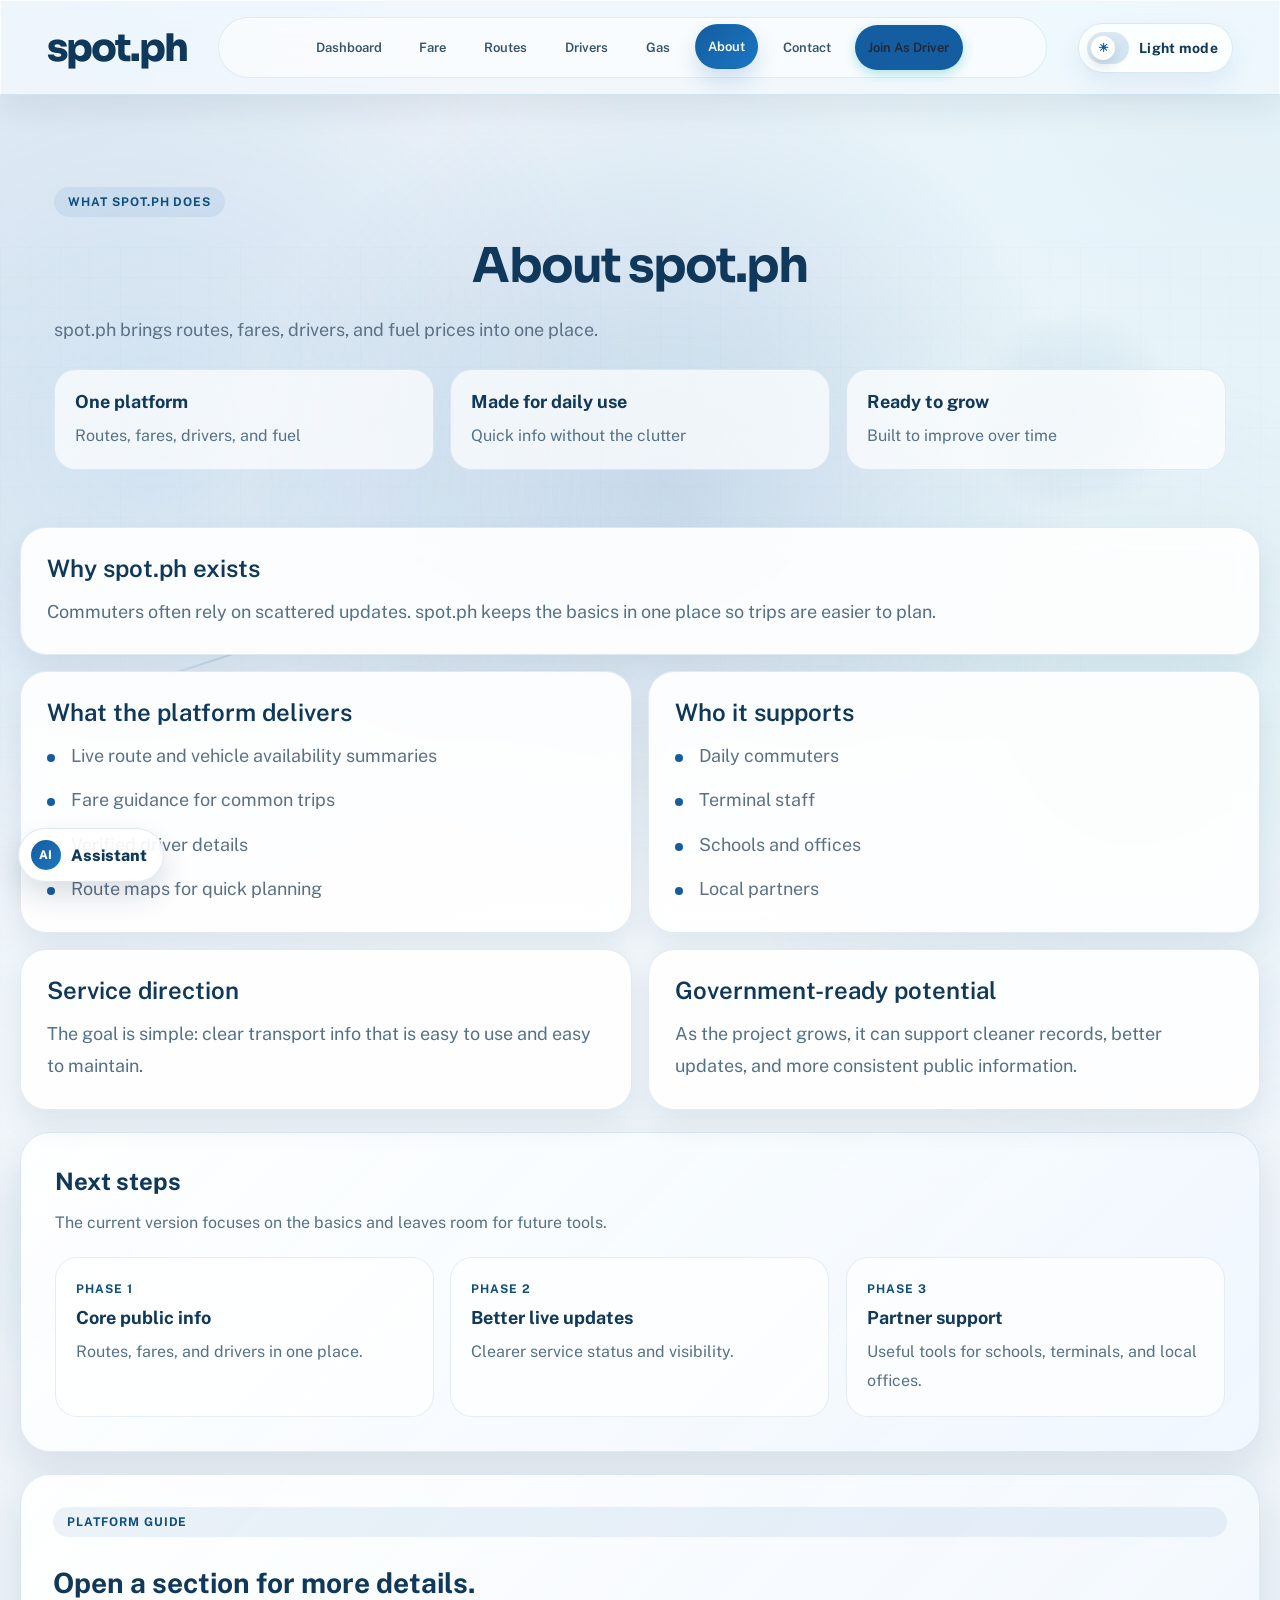
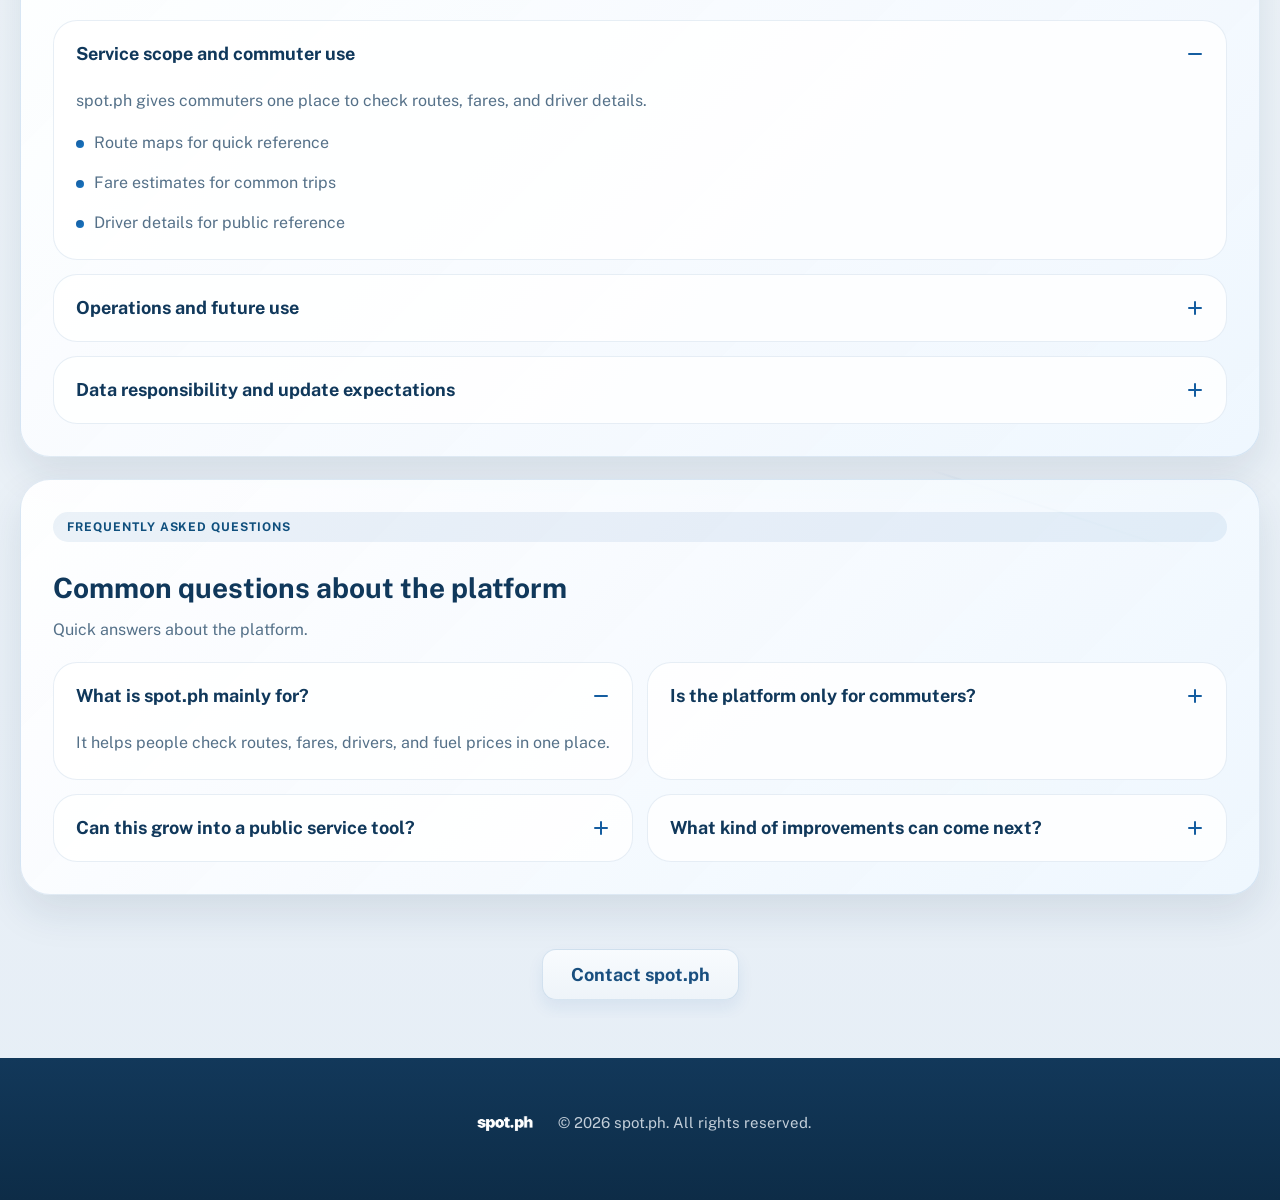
==== commit 472a3d43: "Optimize driver onboarding flow and style Join as Driver CTA in navigation" ====
--- a/pages/about.html
+++ b/pages/about.html
@@ -35,10 +35,10 @@
           <a href="fare.html" class="nav-item">Fare</a>
           <a href="routes.html" class="nav-item">Routes</a>
           <a href="directory.html" class="nav-item">Drivers</a>
-          <a href="driver.html" class="nav-item">Portal</a>
           <a href="gas.html" class="nav-item">Gas</a>
           <a href="about.html" class="nav-item">About</a>
           <a href="contact.html" class="nav-item">Contact</a>
+          <a href="driver.html" class="nav-item nav-item--cta">Join as Driver</a>
         </nav>
       </header>
 
@@ -256,8 +256,8 @@
     </div>
     <script src="../scripts/main.js?v=20260531v"></script>
     <script src="../scripts/spot-data.js?v=20260531j"></script>
-    <script src="../scripts/spot-knowledge.js?v=20260531m"></script>
-    <script src="../scripts/assistant-widget.js?v=20260531ab"></script>
+    <script src="../scripts/spot-knowledge.js?v=20260531o"></script>
+    <script src="../scripts/assistant-widget.js?v=20260531ad"></script>
 
     <button class="scroll-top-btn" aria-label="Scroll to top" role="button" tabindex="0">
       <img src="../img/icons/arrowup.png" alt="Scroll to top" class="scroll-top-icon" loading="lazy" decoding="async" />
--- a/styles/main.css
+++ b/styles/main.css
@@ -176,6 +176,27 @@
 .nav-item:hover {
   color: #00ADB5;
 }
+
+.nav-item--cta {
+  padding: 8px 16px;
+  background: var(--primary);
+  color: #222831 !important;
+  border-radius: 999px;
+  font-weight: 700;
+  box-shadow: 0 4px 12px rgba(0, 173, 181, 0.3);
+  transition: background-color 0.2s, transform 0.2s, color 0.2s, box-shadow 0.2s;
+  display: inline-flex;
+  align-items: center;
+  justify-content: center;
+}
+
+.nav-item--cta:hover {
+  background: #00c9d4;
+  color: #222831 !important;
+  transform: translateY(-2px);
+  box-shadow: 0 6px 16px rgba(0, 173, 181, 0.45);
+}
+
 
 .main-content {
   flex: 1;
@@ -7820,3 +7841,63 @@
     width: 100%;
   }
 }
+
+/* Driver Onboarding Flow Redesign */
+.driver-onboarding-panel {
+  display: flex;
+  justify-content: space-between;
+  align-items: stretch;
+  gap: 24px;
+  padding: 32px;
+  margin-bottom: 32px;
+  background: rgba(255, 255, 255, 0.05);
+  border: 1px solid var(--glass-border);
+  border-radius: var(--glass-border-radius);
+  backdrop-filter: blur(var(--glass-blur));
+  -webkit-backdrop-filter: blur(var(--glass-blur));
+}
+
+.onboarding-pathway {
+  flex: 1;
+  display: flex;
+  flex-direction: column;
+  gap: 16px;
+  align-items: flex-start;
+}
+
+.onboarding-pathway__icon {
+  font-size: 32px;
+}
+
+.onboarding-pathway__content h4 {
+  color: var(--primary);
+  font-size: 20px;
+  font-weight: 700;
+  margin-bottom: 8px;
+}
+
+.onboarding-pathway__content p {
+  color: var(--muted);
+  font-size: 15px;
+  line-height: 1.5;
+  margin-bottom: 16px;
+}
+
+.onboarding-pathway__divider {
+  width: 1px;
+  background: rgba(255, 255, 255, 0.1);
+  align-self: stretch;
+}
+
+@media (max-width: 768px) {
+  .driver-onboarding-panel {
+    flex-direction: column;
+    padding: 24px;
+    gap: 32px;
+  }
+  .onboarding-pathway__divider {
+    width: 100%;
+    height: 1px;
+  }
+}
+
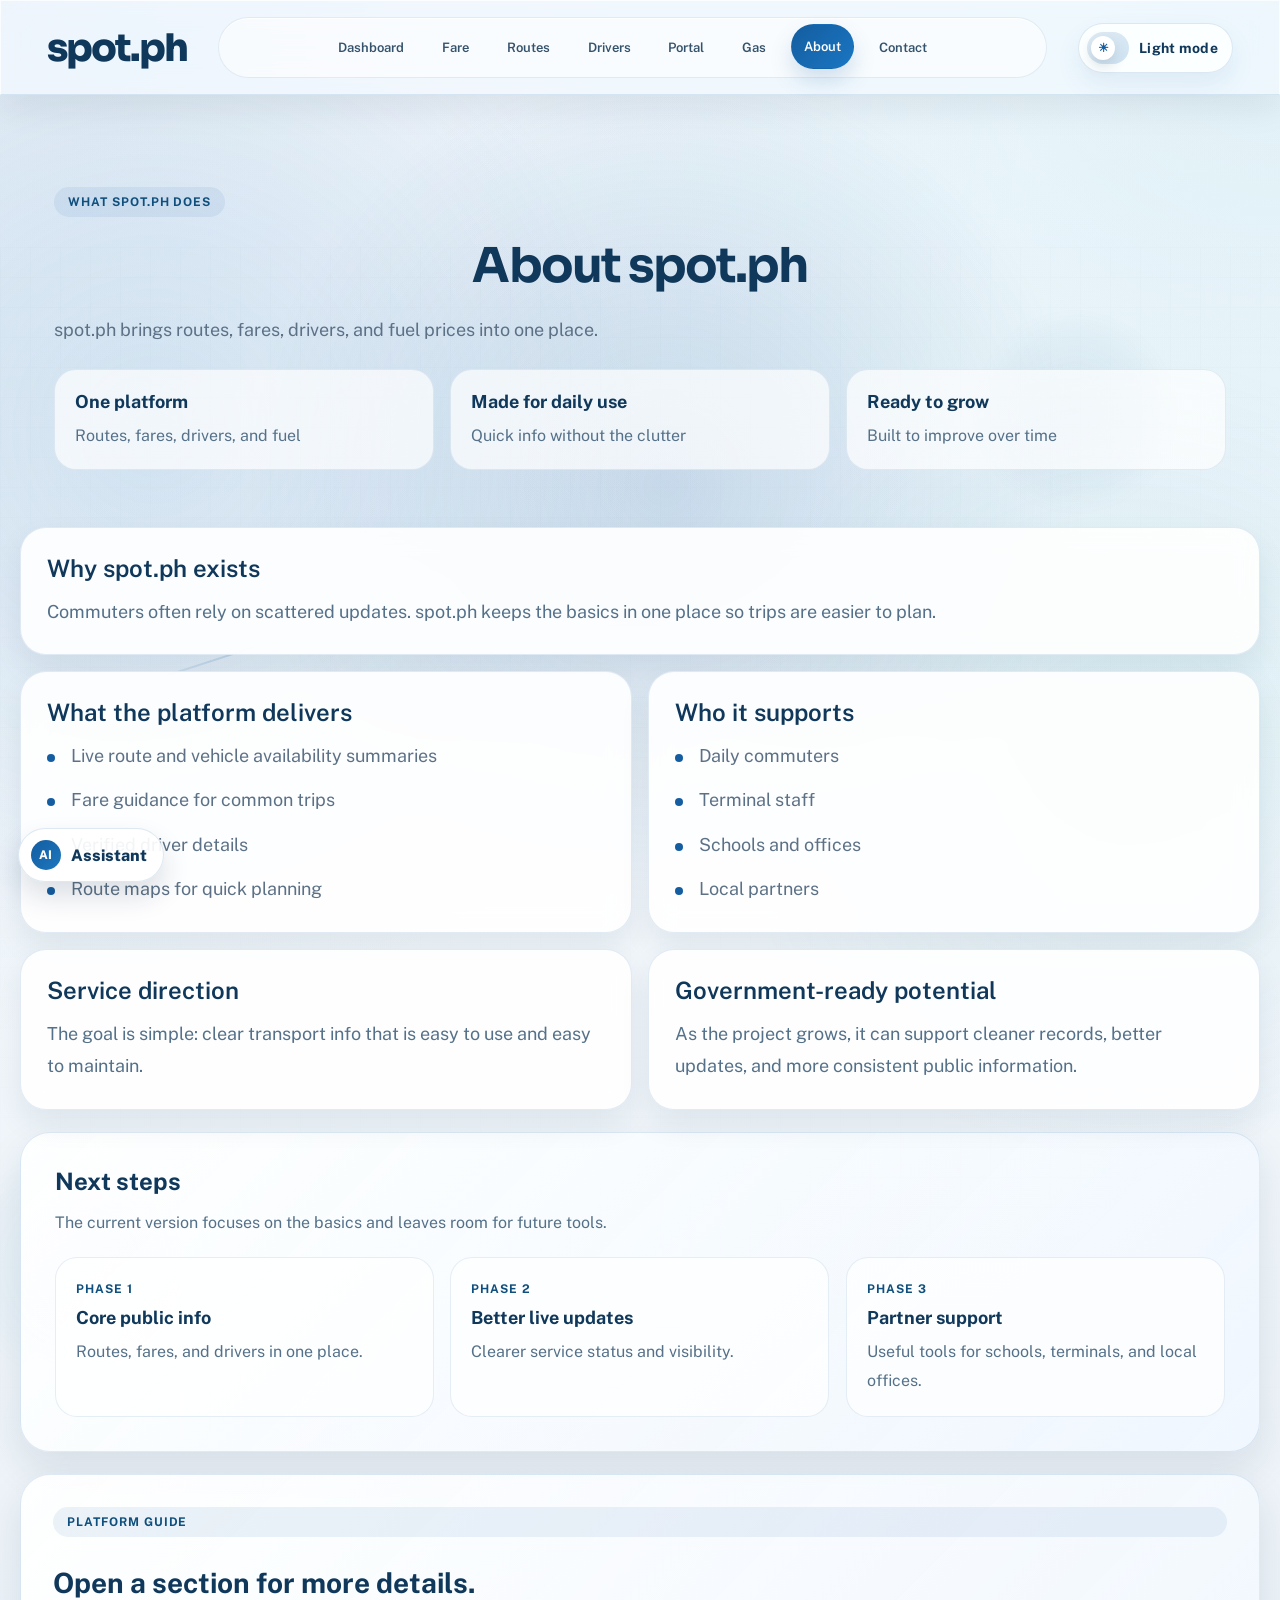
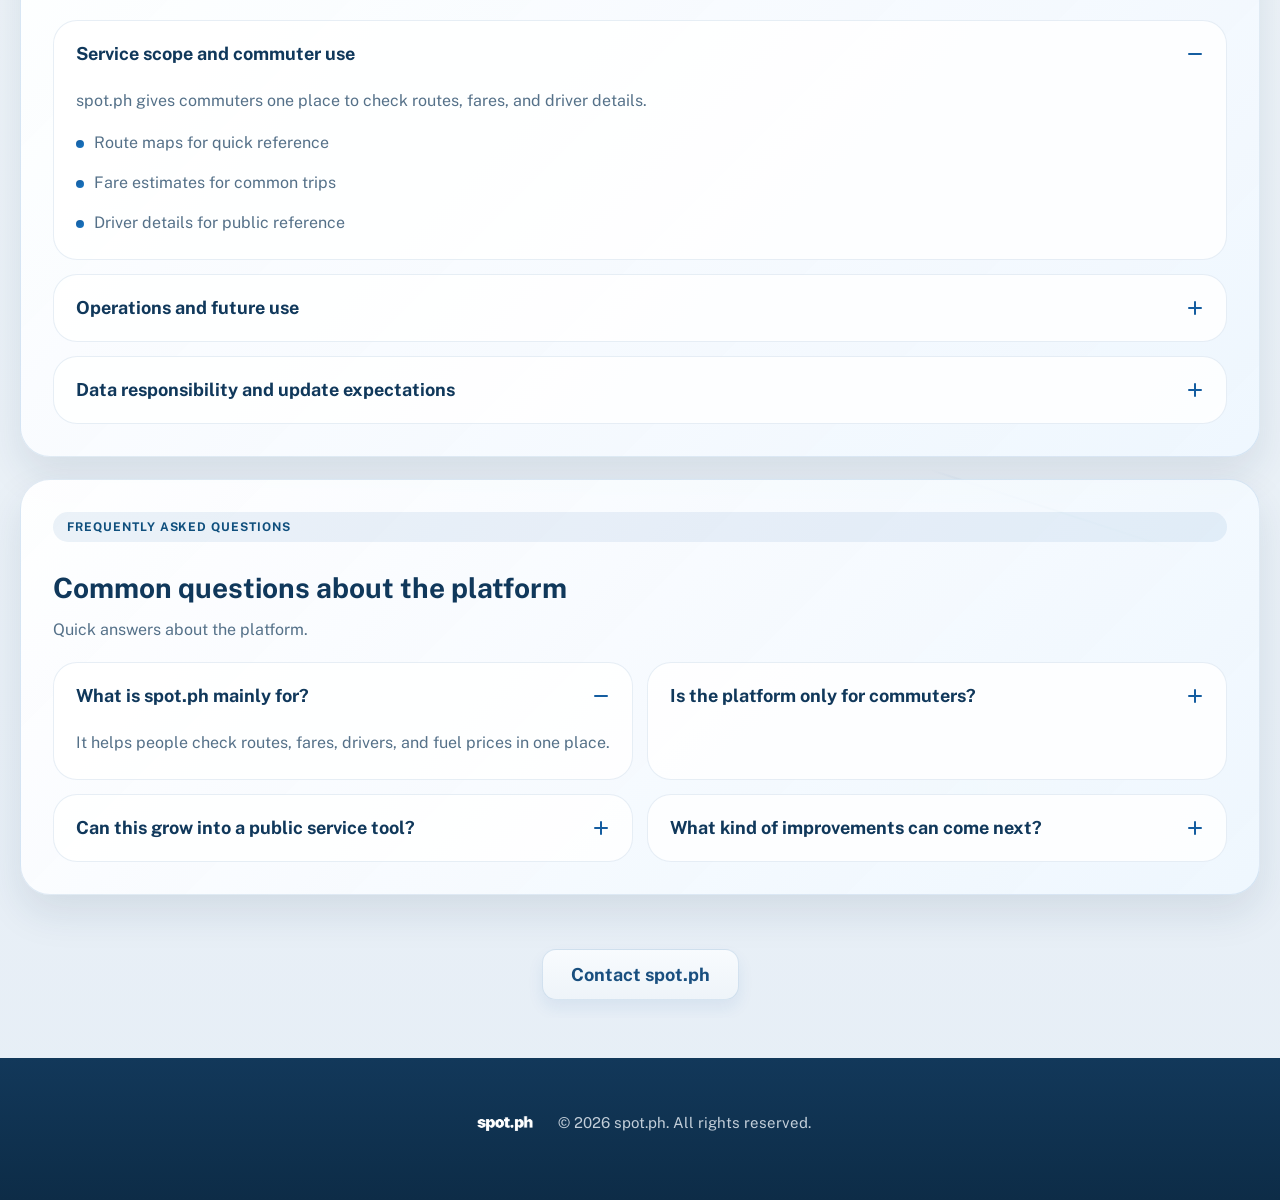
==== commit 8c304d33: "Improve assistant fare and fuel conversations" ====
--- a/pages/about.html
+++ b/pages/about.html
@@ -35,10 +35,10 @@
           <a href="fare.html" class="nav-item">Fare</a>
           <a href="routes.html" class="nav-item">Routes</a>
           <a href="directory.html" class="nav-item">Drivers</a>
+          <a href="driver.html" class="nav-item">Portal</a>
           <a href="gas.html" class="nav-item">Gas</a>
           <a href="about.html" class="nav-item">About</a>
           <a href="contact.html" class="nav-item">Contact</a>
-          <a href="driver.html" class="nav-item nav-item--cta">Join as Driver</a>
         </nav>
       </header>
 
